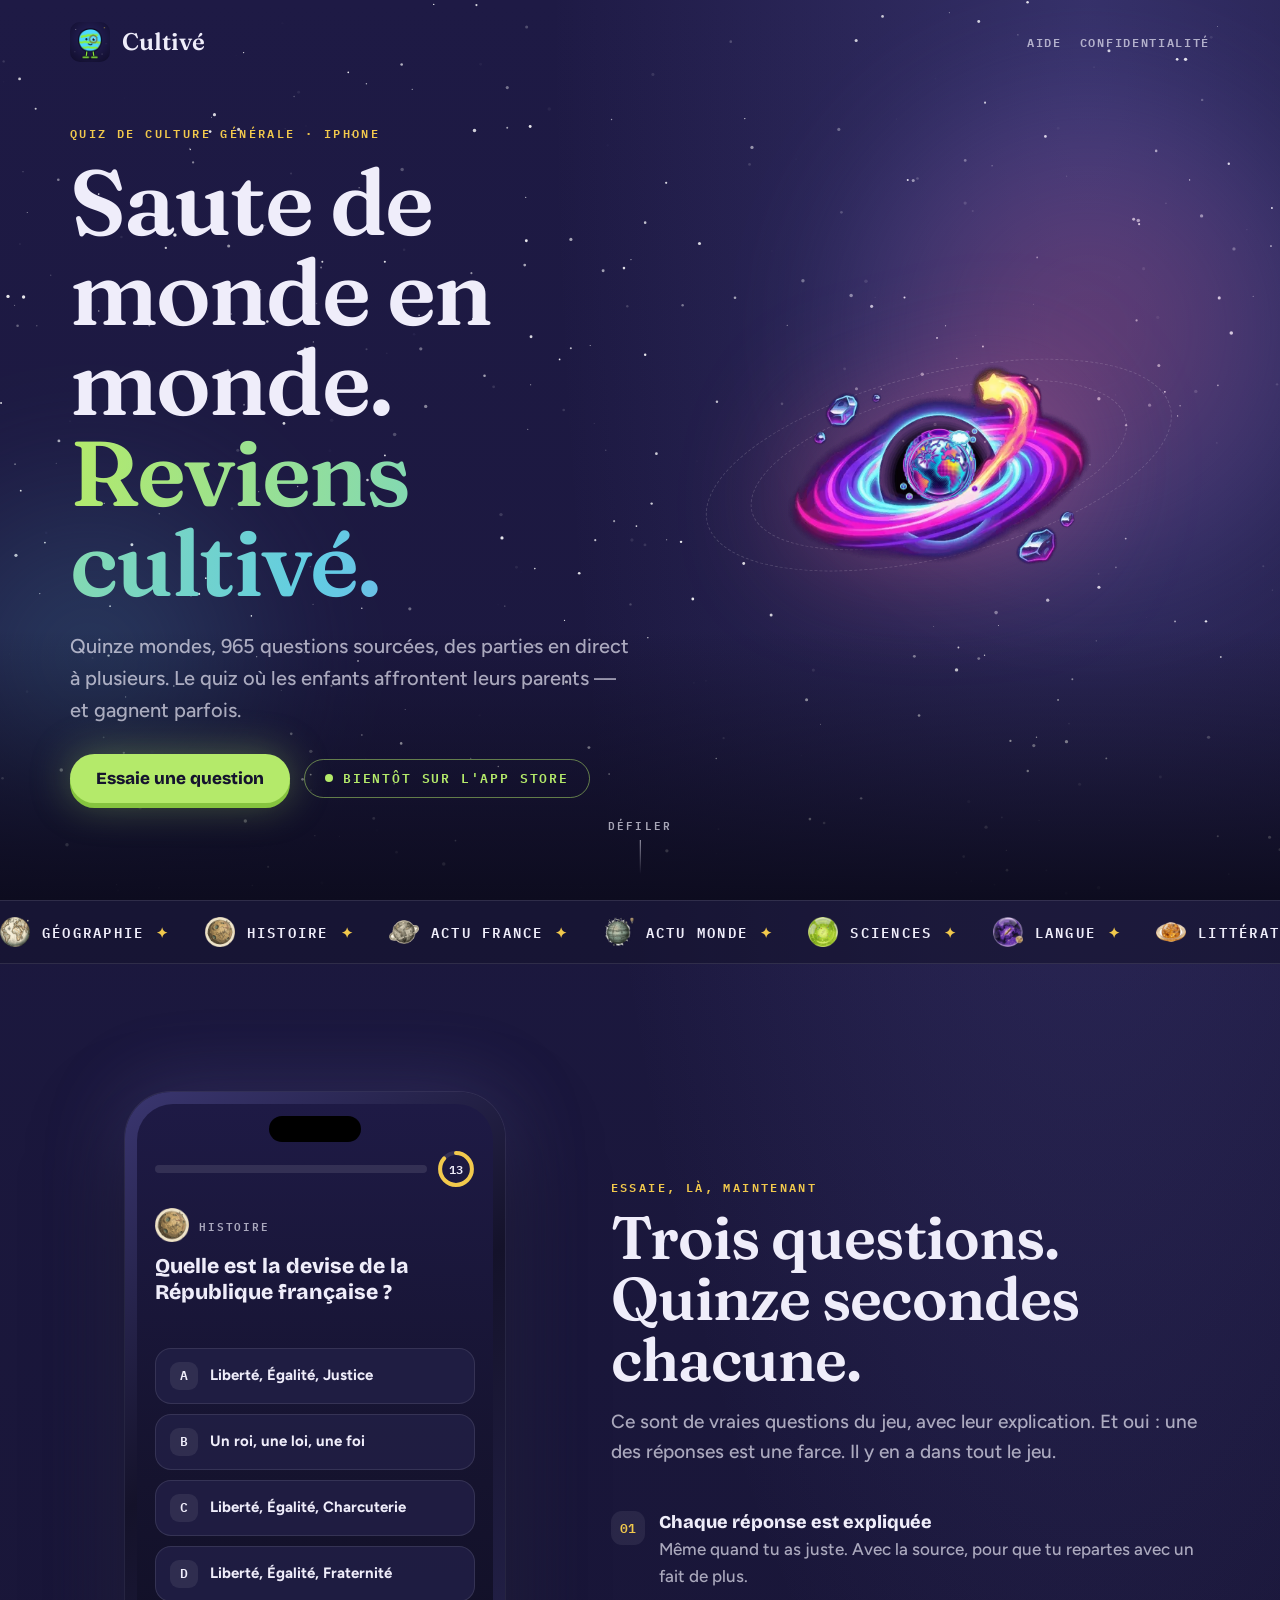
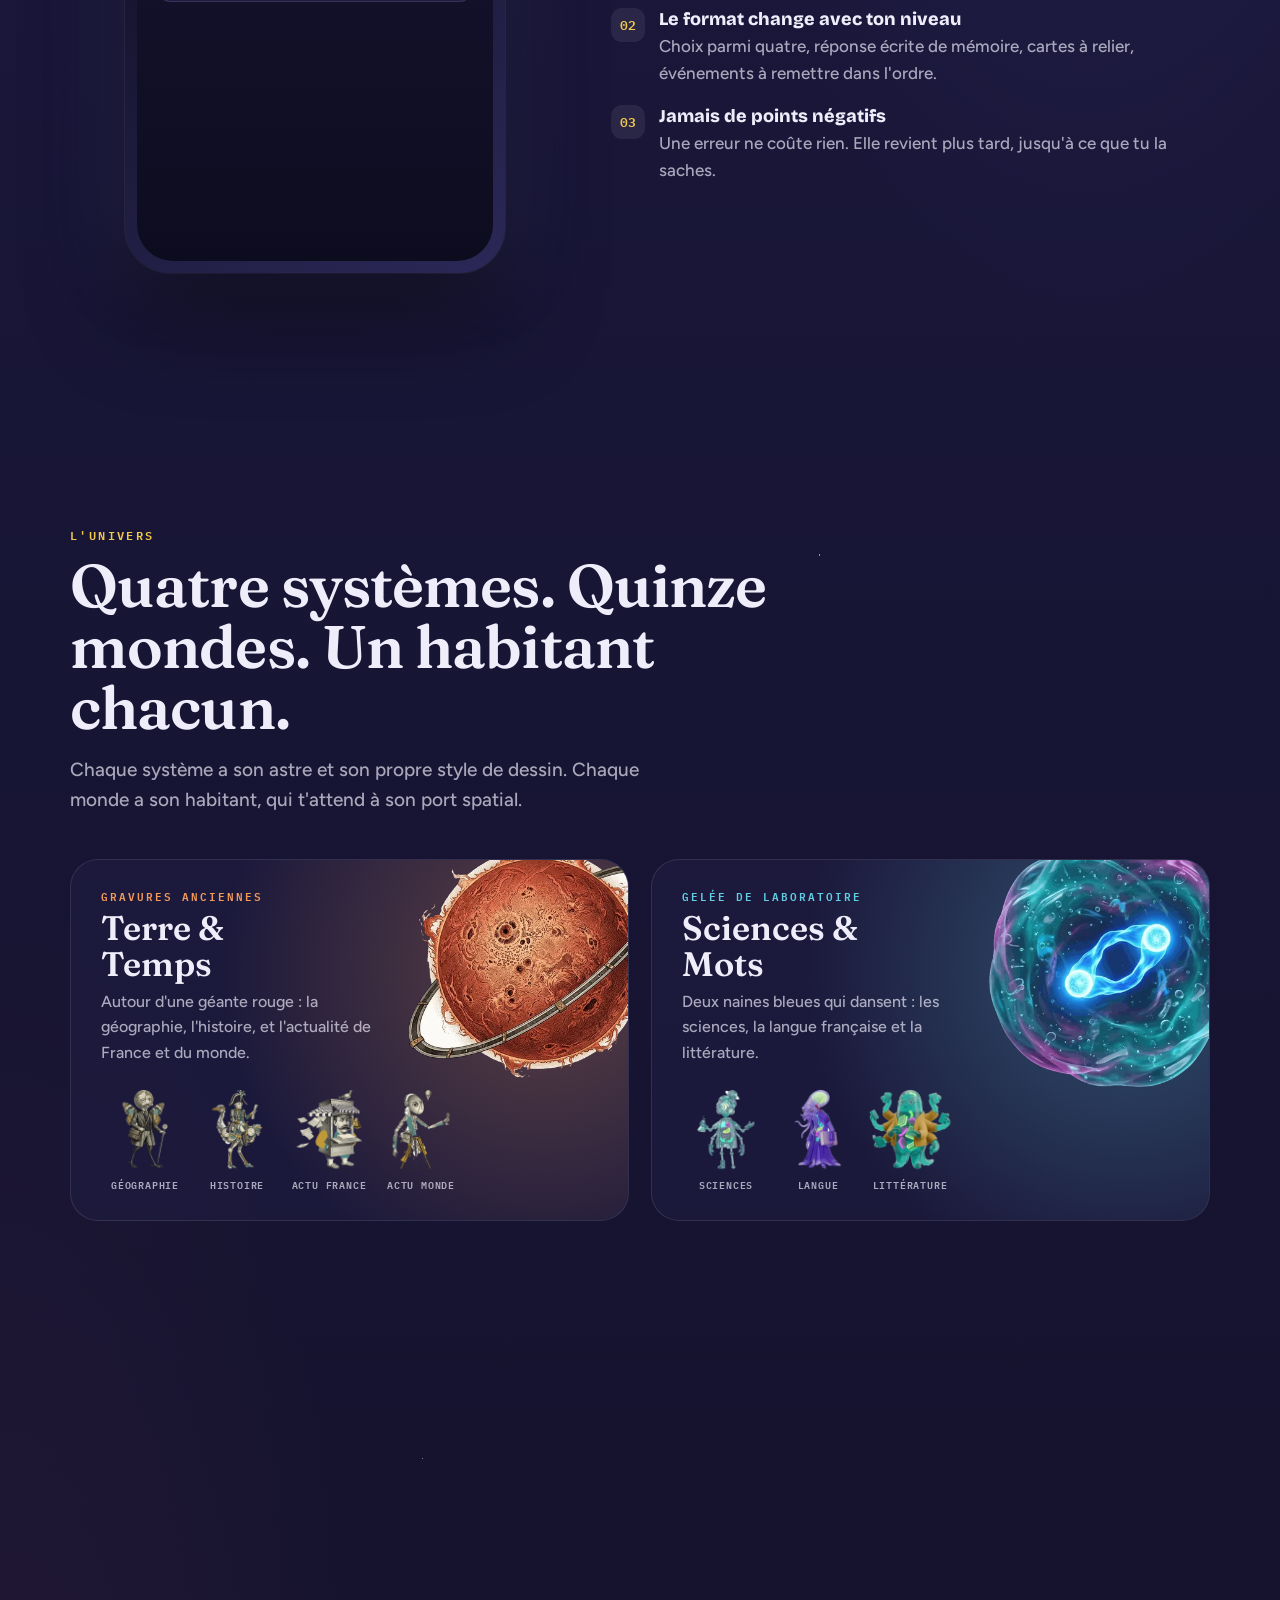
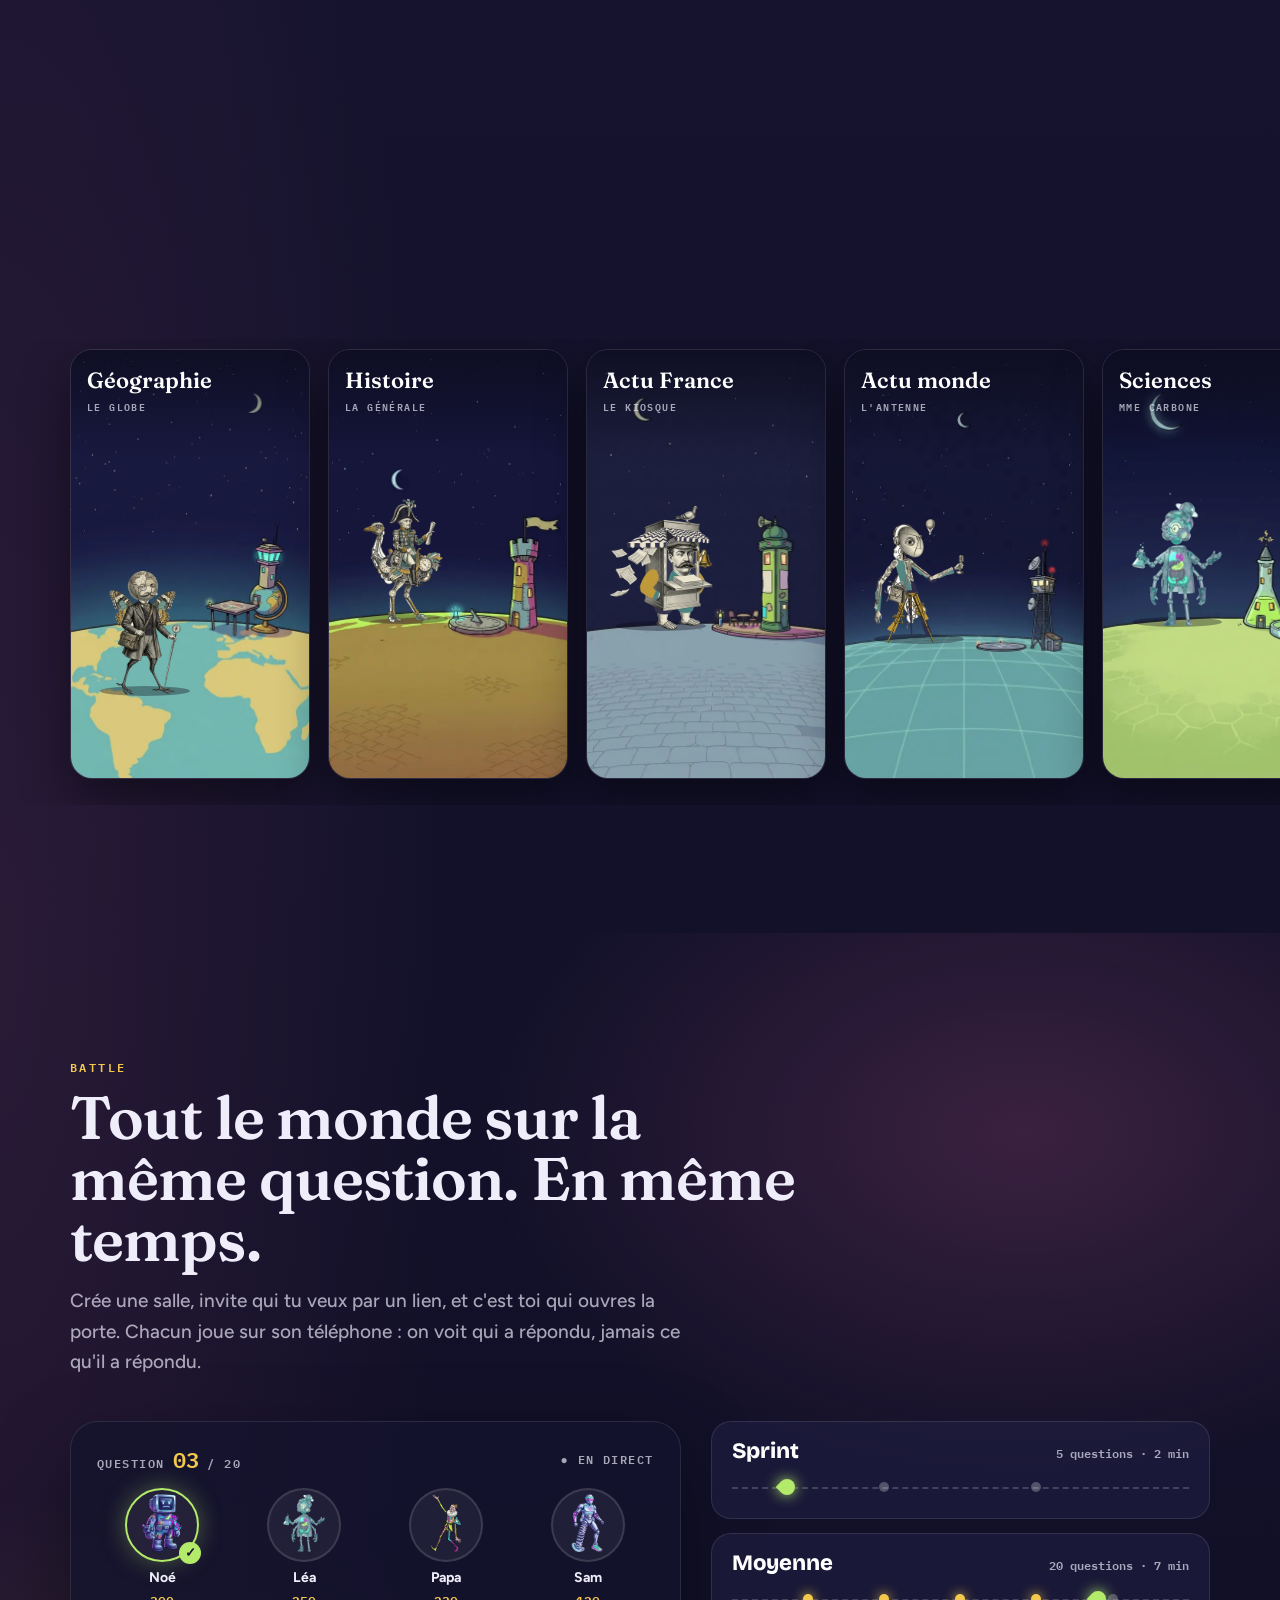
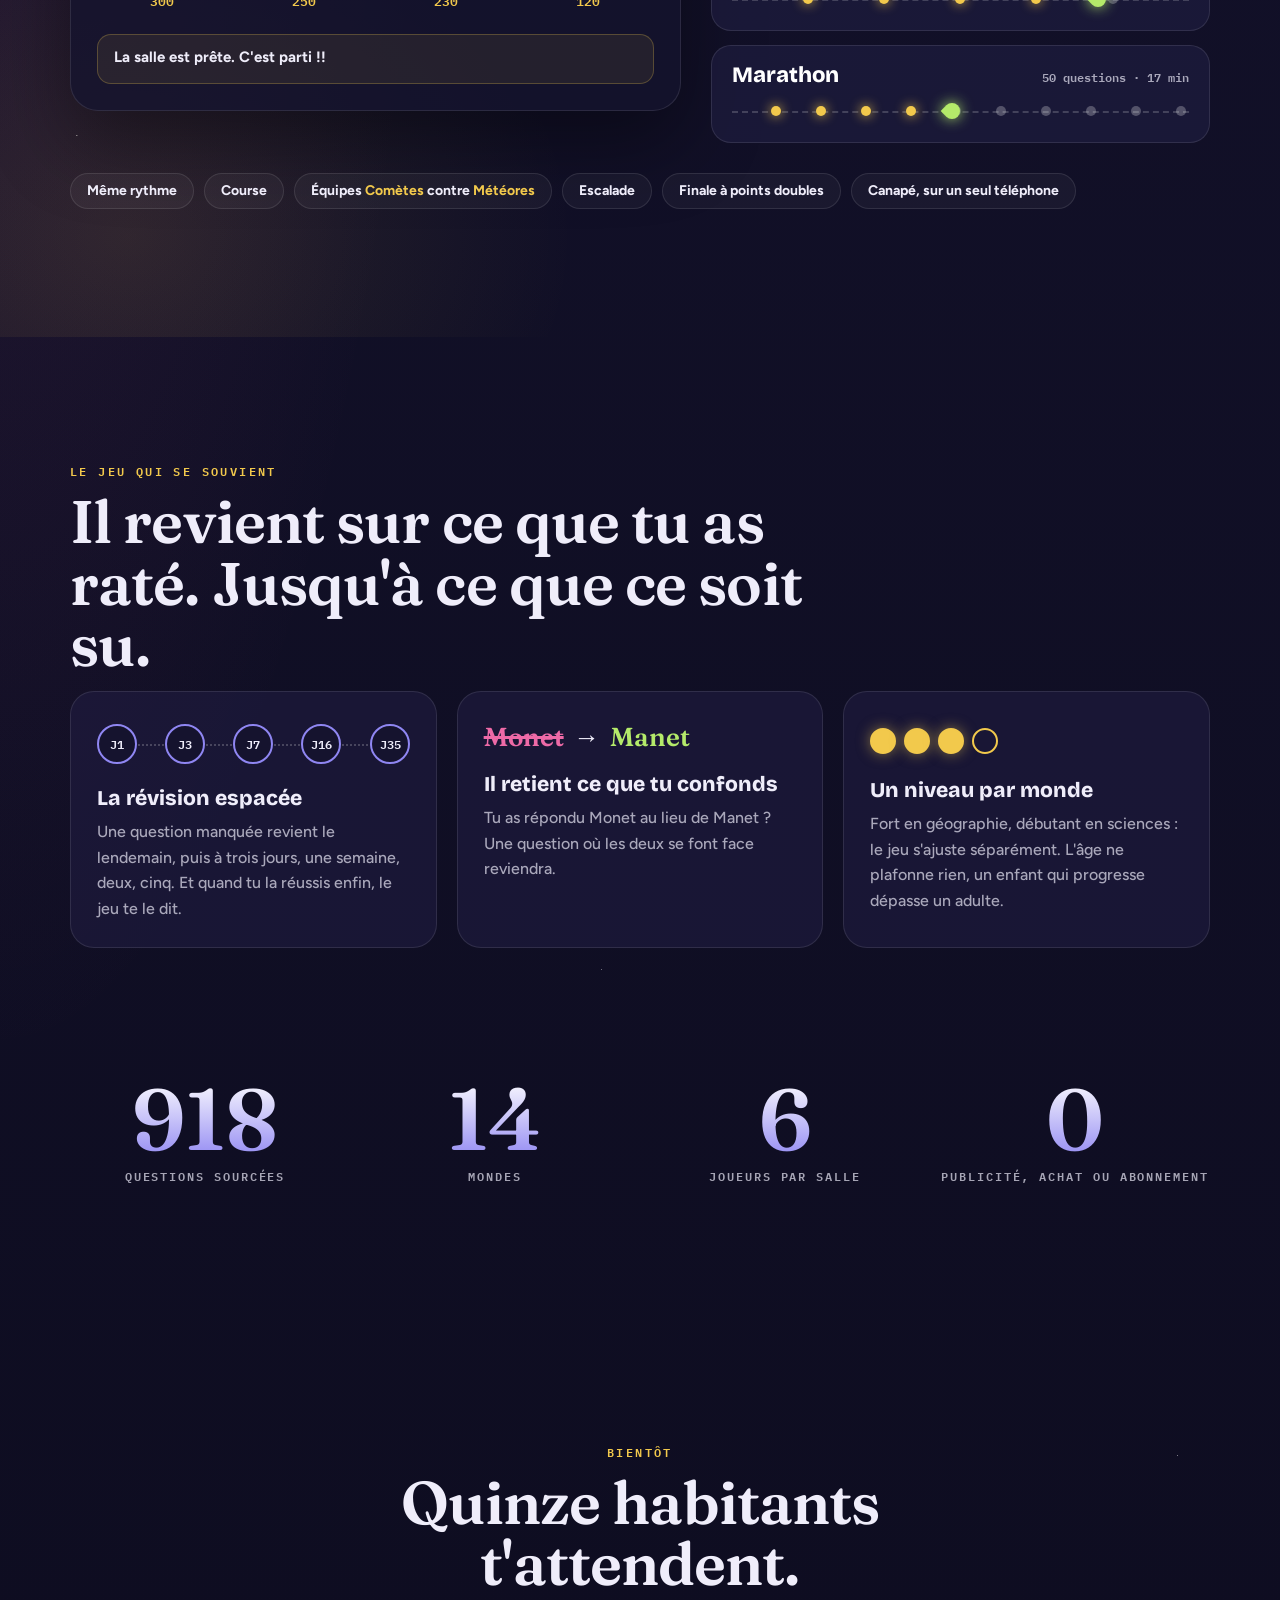
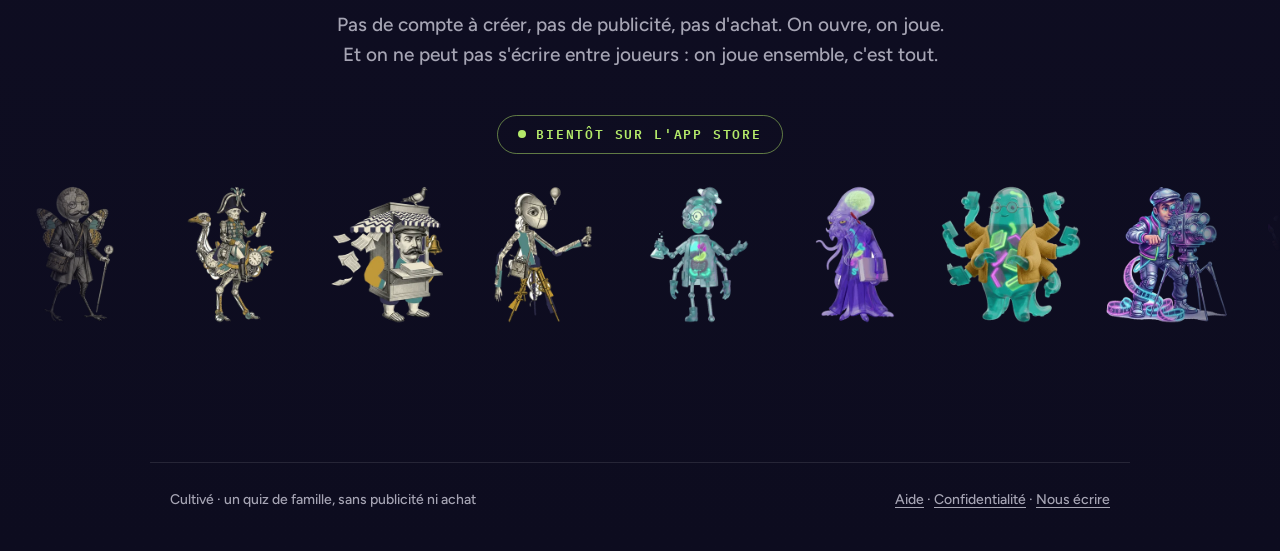
==== index.html @ e309ba04 "La vitrine : un ciel qui bouge, une question jouable, quinze ports" ====
<!doctype html>
<html lang="fr">
<head>
<meta charset="utf-8">
<meta name="viewport" content="width=device-width, initial-scale=1">
<title>Cultivé — le quiz de culture générale en famille</title>
<meta name="description" content="Un quiz de culture générale qui se joue à plusieurs générations. Sans publicité, sans achat.">
<meta name="theme-color" content="#15132E">
<link rel="icon" type="image/png" href="images/icone-64.png">
<link rel="apple-touch-icon" href="images/icone-180.png">
<link rel="stylesheet" href="style.css">
<link rel="stylesheet" href="accueil.css">
<script src="accueil.js" defer></script>
</head>
<body class="accueil">
<header class="cadre entete">
  <a class="marque" href="./"><img src="images/icone-180.png" alt=""><span>Cultivé</span></a>
  <nav class="nav"><a href="aide">Aide</a><a href="confidentialite">Confidentialité</a></nav>
</header>
<main class="cadre">

<section class="ouverture">
  <canvas id="ciel" aria-hidden="true"></canvas>
  <div class="nebuleuse a"></div><div class="nebuleuse b"></div>
  <div class="large">
    <div>
      <div class="surtitre">Quiz de culture générale · iPhone</div>
      <h1 class="titre-une">Saute de monde en monde. <em>Reviens cultivé.</em></h1>
      <p class="chapo">Quinze mondes, 965 questions sourcées, des parties en direct à plusieurs. Le quiz où les enfants affrontent leurs parents — et gagnent parfois.</p>
      <div class="actions">
        <a class="essayer" href="#jouer">Essaie une question</a>
        <span class="bientot">Bientôt sur l'App Store</span>
      </div>
    </div>
    <div class="orrery" aria-hidden="true">
      <div class="anneau" style="width:386.40000000000003px;height:147.20000000000002px"></div>
      <div class="anneau" style="width:478.40000000000003px;height:184px"></div>
      <div class="astre"><img src="images/astre-H.webp" alt=""></div>
      <div class="orbe" style="--rx:193.20000000000002px;--ry:73.60000000000001px;--t:13s;--d:0s;--s:78px"><div><img src="images/planete-culture-populaire.webp" alt=""></div></div><div class="orbe" style="--rx:239.20000000000002px;--ry:92px;--t:10.5s;--d:-6s;--s:64px"><div><img src="images/planete-cinema.webp" alt=""></div></div><div class="orbe" style="--rx:154.56px;--ry:58.88px;--t:8s;--d:-11s;--s:52px"><div><img src="images/planete-sport.webp" alt=""></div></div><div class="orbe" style="--rx:220.8px;--ry:84.64px;--t:17s;--d:-17s;--s:70px"><div><img src="images/planete-bande-dessinee.webp" alt=""></div></div>
    </div>
  </div>
  <div class="defiler">Défiler</div>
</section>

<div class="bandeau" aria-hidden="true"><div class="piste"><span><img src="images/planete-geographie-monde.webp" alt="">Géographie <b style="color:var(--jaune)">✦</b></span><span><img src="images/planete-histoire-france.webp" alt="">Histoire <b style="color:var(--jaune)">✦</b></span><span><img src="images/planete-histoire-immediate-france.webp" alt="">Actu France <b style="color:var(--jaune)">✦</b></span><span><img src="images/planete-histoire-immediate-monde.webp" alt="">Actu monde <b style="color:var(--jaune)">✦</b></span><span><img src="images/planete-sciences-vie-terre.webp" alt="">Sciences <b style="color:var(--jaune)">✦</b></span><span><img src="images/planete-langue-francaise.webp" alt="">Langue <b style="color:var(--jaune)">✦</b></span><span><img src="images/planete-litterature.webp" alt="">Littérature <b style="color:var(--jaune)">✦</b></span><span><img src="images/planete-cinema.webp" alt="">Cinéma <b style="color:var(--jaune)">✦</b></span><span><img src="images/planete-bande-dessinee.webp" alt="">BD <b style="color:var(--jaune)">✦</b></span><span><img src="images/planete-culture-populaire.webp" alt="">Jeux vidéo <b style="color:var(--jaune)">✦</b></span><span><img src="images/planete-sport.webp" alt="">Sport <b style="color:var(--jaune)">✦</b></span><span><img src="images/planete-arts-visuels.webp" alt="">Peinture <b style="color:var(--jaune)">✦</b></span><span><img src="images/planete-sculpture.webp" alt="">Sculpture <b style="color:var(--jaune)">✦</b></span><span><img src="images/planete-theatre.webp" alt="">Théâtre <b style="color:var(--jaune)">✦</b></span><span><img src="images/planete-musique.webp" alt="">Musique <b style="color:var(--jaune)">✦</b></span><span><img src="images/planete-geographie-monde.webp" alt="">Géographie <b style="color:var(--jaune)">✦</b></span><span><img src="images/planete-histoire-france.webp" alt="">Histoire <b style="color:var(--jaune)">✦</b></span><span><img src="images/planete-histoire-immediate-france.webp" alt="">Actu France <b style="color:var(--jaune)">✦</b></span><span><img src="images/planete-histoire-immediate-monde.webp" alt="">Actu monde <b style="color:var(--jaune)">✦</b></span><span><img src="images/planete-sciences-vie-terre.webp" alt="">Sciences <b style="color:var(--jaune)">✦</b></span><span><img src="images/planete-langue-francaise.webp" alt="">Langue <b style="color:var(--jaune)">✦</b></span><span><img src="images/planete-litterature.webp" alt="">Littérature <b style="color:var(--jaune)">✦</b></span><span><img src="images/planete-cinema.webp" alt="">Cinéma <b style="color:var(--jaune)">✦</b></span><span><img src="images/planete-bande-dessinee.webp" alt="">BD <b style="color:var(--jaune)">✦</b></span><span><img src="images/planete-culture-populaire.webp" alt="">Jeux vidéo <b style="color:var(--jaune)">✦</b></span><span><img src="images/planete-sport.webp" alt="">Sport <b style="color:var(--jaune)">✦</b></span><span><img src="images/planete-arts-visuels.webp" alt="">Peinture <b style="color:var(--jaune)">✦</b></span><span><img src="images/planete-sculpture.webp" alt="">Sculpture <b style="color:var(--jaune)">✦</b></span><span><img src="images/planete-theatre.webp" alt="">Théâtre <b style="color:var(--jaune)">✦</b></span><span><img src="images/planete-musique.webp" alt="">Musique <b style="color:var(--jaune)">✦</b></span></div></div>

<section class="bloc" id="jouer">
  <div class="large jouer">
    <div class="telephone apparait" id="demo">
      <div class="ecran">
        <div class="haut-jeu">
          <div class="progres"><i></i></div>
          <div class="chrono"><svg viewBox="0 0 38 38"><circle class="fond" cx="19" cy="19" r="15.9"/><circle class="reste" cx="19" cy="19" r="15.9" pathLength="100"/></svg><b>15</b></div>
        </div>
        <div class="serie" aria-live="polite"></div>
        <div class="monde-q"></div>
        <div class="enonce" aria-live="polite"></div>
        <div class="choix"></div>
        <div class="panneau" aria-live="polite">
          <div class="verdict"></div>
          <p class="reponse-dite"></p>
          <p class="explication"></p>
          <button class="suivante">Suivante</button>
        </div>
        <div class="fin-demo">
          <div class="surtitre">Ton score</div>
          <strong>0</strong>
          <p></p>
          <button class="suivante rejouer" style="padding:13px 26px">Rejouer</button>
        </div>
      </div>
    </div>
    <div class="apparait" style="--retard:.1s">
      <div class="surtitre">Essaie, là, maintenant</div>
      <h2>Trois questions. Quinze secondes chacune.</h2>
      <p class="intro">Ce sont de vraies questions du jeu, avec leur explication. Et oui : une des réponses est une farce. Il y en a dans tout le jeu.</p>
      <div class="argument">
        <div><b>01</b><p><strong>Chaque réponse est expliquée</strong>Même quand tu as juste. Avec la source, pour que tu repartes avec un fait de plus.</p></div>
        <div><b>02</b><p><strong>Le format change avec ton niveau</strong>Choix parmi quatre, réponse écrite de mémoire, cartes à relier, événements à remettre dans l'ordre.</p></div>
        <div><b>03</b><p><strong>Jamais de points négatifs</strong>Une erreur ne coûte rien. Elle revient plus tard, jusqu'à ce que tu la saches.</p></div>
      </div>
    </div>
  </div>
</section>

<section class="bloc">
  <div class="large">
    <div class="apparait">
      <div class="surtitre">L'univers</div>
      <h2>Quatre systèmes. Quinze mondes. Un habitant chacun.</h2>
      <p class="intro">Chaque système a son astre et son propre style de dessin. Chaque monde a son habitant, qui t'attend à son port spatial.</p>
    </div>
    <div class="systemes">
    <article class="sys apparait" style="--lueur:rgba(242,154,90,.55);--lueur-texte:#F29A5A;--tour:120s;--retard:0s">
      <img class="astre-sys" src="images/astre-G.webp" alt="">
      <div class="style-sys">Gravures anciennes</div>
      <h3>Terre & Temps</h3>
      <p>Autour d'une géante rouge : la géographie, l'histoire, et l'actualité de France et du monde.</p>
      <div class="mondes-sys"><div class="m"><img class="h" src="images/habitant-geographie-monde.webp" alt="le Globe" loading="lazy"><span>Géographie</span></div><div class="m"><img class="h" src="images/habitant-histoire-france.webp" alt="la Générale" loading="lazy"><span>Histoire</span></div><div class="m"><img class="h" src="images/habitant-histoire-immediate-france.webp" alt="le Kiosque" loading="lazy"><span>Actu France</span></div><div class="m"><img class="h" src="images/habitant-histoire-immediate-monde.webp" alt="l'Antenne" loading="lazy"><span>Actu monde</span></div></div>
    </article>
    <article class="sys apparait" style="--lueur:rgba(98,205,227,.55);--lueur-texte:#62CDE3;--tour:40s;--retard:0.08s">
      <img class="astre-sys" src="images/astre-I.webp" alt="">
      <div class="style-sys">Gelée de laboratoire</div>
      <h3>Sciences & Mots</h3>
      <p>Deux naines bleues qui dansent : les sciences, la langue française et la littérature.</p>
      <div class="mondes-sys"><div class="m"><img class="h" src="images/habitant-sciences-vie-terre.webp" alt="Mme Carbone" loading="lazy"><span>Sciences</span></div><div class="m"><img class="h" src="images/habitant-langue-francaise.webp" alt="le Grammairien" loading="lazy"><span>Langue</span></div><div class="m"><img class="h" src="images/habitant-litterature.webp" alt="Six-Mains" loading="lazy"><span>Littérature</span></div></div>
    </article>
    <article class="sys apparait" style="--lueur:rgba(238,106,167,.55);--lueur-texte:#EE6AA7;--tour:50s;--retard:0.16s">
      <img class="astre-sys" src="images/astre-H.webp" alt="">
      <div class="style-sys">Néon années 80</div>
      <h3>Pop</h3>
      <p>Un trou noir qui avale une étoile : le cinéma, la BD, les jeux vidéo et le sport.</p>
      <div class="mondes-sys"><div class="m"><img class="h" src="images/habitant-cinema.webp" alt="l'Opérateur" loading="lazy"><span>Cinéma</span></div><div class="m"><img class="h" src="images/habitant-bande-dessinee.webp" alt="Phylactère" loading="lazy"><span>BD</span></div><div class="m"><img class="h" src="images/habitant-culture-populaire.webp" alt="Pixel" loading="lazy"><span>Jeux vidéo</span></div><div class="m"><img class="h" src="images/habitant-sport.webp" alt="Ressort" loading="lazy"><span>Sport</span></div></div>
    </article>
    <article class="sys apparait" style="--lueur:rgba(242,201,76,.5);--lueur-texte:#F2C94C;--tour:90s;--retard:0.24s">
      <img class="astre-sys" src="images/astre-D.webp" alt="">
      <div class="style-sys">Dessin animé acide</div>
      <h3>Beaux-Arts</h3>
      <p>Un soleil qui coule comme de la peinture : la peinture, la sculpture, le théâtre et la musique.</p>
      <div class="mondes-sys"><div class="m"><img class="h" src="images/habitant-arts-visuels.webp" alt="Gribouille" loading="lazy"><span>Peinture</span></div><div class="m"><img class="h" src="images/habitant-sculpture.webp" alt="l'Inachevée" loading="lazy"><span>Sculpture</span></div><div class="m"><img class="h" src="images/habitant-theatre.webp" alt="le Tragédien" loading="lazy"><span>Théâtre</span></div><div class="m"><img class="h" src="images/habitant-musique.webp" alt="le Métronome" loading="lazy"><span>Musique</span></div></div>
    </article>
    </div>
  </div>
</section>

<section class="bloc" style="padding-top:0">
  <div class="large apparait">
    <div class="surtitre">Les ports spatiaux</div>
    <h2>Chaque monde a son port.</h2>
    <p class="intro">On y atterrit en vitesse lumière, on y lit son niveau, et on embarque pour l'expédition.</p>
  </div>
  <div class="ports">
    <figure class="port">
      <img class="fond-port" src="images/port-geographie-monde.webp" alt="" loading="lazy" draggable="false">
      <span class="ombre-h" style="top:79.7%"></span>
      <img class="h" src="images/habitant-geographie-monde.webp" alt="le Globe" loading="lazy" draggable="false" style="top:80.7%;animation-delay:-0.00s">
      <figcaption><strong>Géographie</strong><span>le Globe</span></figcaption>
    </figure>
    <figure class="port">
      <img class="fond-port" src="images/port-histoire-france.webp" alt="" loading="lazy" draggable="false">
      <span class="ombre-h" style="top:62.9%"></span>
      <img class="h" src="images/habitant-histoire-france.webp" alt="la Générale" loading="lazy" draggable="false" style="top:63.9%;animation-delay:-0.37s">
      <figcaption><strong>Histoire</strong><span>la Générale</span></figcaption>
    </figure>
    <figure class="port">
      <img class="fond-port" src="images/port-histoire-immediate-france.webp" alt="" loading="lazy" draggable="false">
      <span class="ombre-h" style="top:64.6%"></span>
      <img class="h" src="images/habitant-histoire-immediate-france.webp" alt="le Kiosque" loading="lazy" draggable="false" style="top:65.6%;animation-delay:-0.74s">
      <figcaption><strong>Actu France</strong><span>le Kiosque</span></figcaption>
    </figure>
    <figure class="port">
      <img class="fond-port" src="images/port-histoire-immediate-monde.webp" alt="" loading="lazy" draggable="false">
      <span class="ombre-h" style="top:67.6%"></span>
      <img class="h" src="images/habitant-histoire-immediate-monde.webp" alt="l'Antenne" loading="lazy" draggable="false" style="top:68.6%;animation-delay:-1.11s">
      <figcaption><strong>Actu monde</strong><span>l'Antenne</span></figcaption>
    </figure>
    <figure class="port">
      <img class="fond-port" src="images/port-sciences-vie-terre.webp" alt="" loading="lazy" draggable="false">
      <span class="ombre-h" style="top:63.6%"></span>
      <img class="h" src="images/habitant-sciences-vie-terre.webp" alt="Mme Carbone" loading="lazy" draggable="false" style="top:64.6%;animation-delay:-1.48s">
      <figcaption><strong>Sciences</strong><span>Mme Carbone</span></figcaption>
    </figure>
    <figure class="port">
      <img class="fond-port" src="images/port-langue-francaise.webp" alt="" loading="lazy" draggable="false">
      <span class="ombre-h" style="top:66.6%"></span>
      <img class="h" src="images/habitant-langue-francaise.webp" alt="le Grammairien" loading="lazy" draggable="false" style="top:67.6%;animation-delay:-1.85s">
      <figcaption><strong>Langue</strong><span>le Grammairien</span></figcaption>
    </figure>
    <figure class="port">
      <img class="fond-port" src="images/port-litterature.webp" alt="" loading="lazy" draggable="false">
      <span class="ombre-h" style="top:63.6%"></span>
      <img class="h" src="images/habitant-litterature.webp" alt="Six-Mains" loading="lazy" draggable="false" style="top:64.6%;animation-delay:-2.22s">
      <figcaption><strong>Littérature</strong><span>Six-Mains</span></figcaption>
    </figure>
    <figure class="port">
      <img class="fond-port" src="images/port-cinema.webp" alt="" loading="lazy" draggable="false">
      <span class="ombre-h" style="top:50.0%"></span>
      <img class="h" src="images/habitant-cinema.webp" alt="l'Opérateur" loading="lazy" draggable="false" style="top:51.0%;animation-delay:-2.59s">
      <figcaption><strong>Cinéma</strong><span>l'Opérateur</span></figcaption>
    </figure>
    <figure class="port">
      <img class="fond-port" src="images/port-bande-dessinee.webp" alt="" loading="lazy" draggable="false">
      <span class="ombre-h" style="top:67.8%"></span>
      <img class="h" src="images/habitant-bande-dessinee.webp" alt="Phylactère" loading="lazy" draggable="false" style="top:68.8%;animation-delay:-2.96s">
      <figcaption><strong>BD</strong><span>Phylactère</span></figcaption>
    </figure>
    <figure class="port">
      <img class="fond-port" src="images/port-culture-populaire.webp" alt="" loading="lazy" draggable="false">
      <span class="ombre-h" style="top:68.7%"></span>
      <img class="h" src="images/habitant-culture-populaire.webp" alt="Pixel" loading="lazy" draggable="false" style="top:69.7%;animation-delay:-3.33s">
      <figcaption><strong>Jeux vidéo</strong><span>Pixel</span></figcaption>
    </figure>
    <figure class="port">
      <img class="fond-port" src="images/port-sport.webp" alt="" loading="lazy" draggable="false">
      <span class="ombre-h" style="top:74.3%"></span>
      <img class="h" src="images/habitant-sport.webp" alt="Ressort" loading="lazy" draggable="false" style="top:75.3%;animation-delay:-0.10s">
      <figcaption><strong>Sport</strong><span>Ressort</span></figcaption>
    </figure>
    <figure class="port">
      <img class="fond-port" src="images/port-arts-visuels.webp" alt="" loading="lazy" draggable="false">
      <span class="ombre-h" style="top:81.0%"></span>
      <img class="h" src="images/habitant-arts-visuels.webp" alt="Gribouille" loading="lazy" draggable="false" style="top:82.0%;animation-delay:-0.47s">
      <figcaption><strong>Peinture</strong><span>Gribouille</span></figcaption>
    </figure>
    <figure class="port">
      <img class="fond-port" src="images/port-sculpture.webp" alt="" loading="lazy" draggable="false">
      <span class="ombre-h" style="top:67.4%"></span>
      <img class="h" src="images/habitant-sculpture.webp" alt="l'Inachevée" loading="lazy" draggable="false" style="top:68.4%;animation-delay:-0.84s">
      <figcaption><strong>Sculpture</strong><span>l'Inachevée</span></figcaption>
    </figure>
    <figure class="port">
      <img class="fond-port" src="images/port-theatre.webp" alt="" loading="lazy" draggable="false">
      <span class="ombre-h" style="top:83.3%"></span>
      <img class="h" src="images/habitant-theatre.webp" alt="le Tragédien" loading="lazy" draggable="false" style="top:84.3%;animation-delay:-1.21s">
      <figcaption><strong>Théâtre</strong><span>le Tragédien</span></figcaption>
    </figure>
    <figure class="port">
      <img class="fond-port" src="images/port-musique.webp" alt="" loading="lazy" draggable="false">
      <span class="ombre-h" style="top:70.0%"></span>
      <img class="h" src="images/habitant-musique.webp" alt="le Métronome" loading="lazy" draggable="false" style="top:71.0%;animation-delay:-1.58s">
      <figcaption><strong>Musique</strong><span>le Métronome</span></figcaption>
    </figure>
  </div>
</section>

<section class="bloc battle">
  <div class="large">
    <div class="apparait">
      <div class="surtitre">Battle</div>
      <h2>Tout le monde sur la même question. En même temps.</h2>
      <p class="intro">Crée une salle, invite qui tu veux par un lien, et c'est toi qui ouvres la porte. Chacun joue sur son téléphone : on voit qui a répondu, jamais ce qu'il a répondu.</p>
    </div>
    <div class="salle-demo">
      <div class="table-joueurs apparait" id="salle">
        <div class="q-en-cours"><span>Question <b>03</b> / 20</span><span>● En direct</span></div>
        <div class="joueurs">
          <div class="joueur"><div class="av"><img src="images/habitant-culture-populaire.webp" alt=""></div><span>Noé</span><small>300</small></div>
          <div class="joueur"><div class="av"><img src="images/habitant-sciences-vie-terre.webp" alt=""></div><span>Léa</span><small>250</small></div>
          <div class="joueur"><div class="av"><img src="images/habitant-theatre.webp" alt=""></div><span>Papa</span><small>230</small></div>
          <div class="joueur"><div class="av"><img src="images/habitant-sport.webp" alt=""></div><span>Sam</span><small>120</small></div>
        </div>
        <div class="annonce">La salle est prête. C'est parti !!</div>
      </div>
      <div class="formats apparait" style="--retard:.1s">
        <div class="format"><div class="tete"><strong>Sprint</strong><small>5 questions · 2 min</small></div><div class="route" data-escales="2" data-duree="2200"></div></div>
        <div class="format"><div class="tete"><strong>Moyenne</strong><small>20 questions · 7 min</small></div><div class="route" data-escales="5" data-duree="4200"></div></div>
        <div class="format"><div class="tete"><strong>Marathon</strong><small>50 questions · 17 min</small></div><div class="route" data-escales="11" data-duree="7000" data-fin="non"></div></div>
      </div>
    </div>
    <div class="modes apparait">
      <span>Même rythme</span><span>Course</span><span>Équipes <b>Comètes</b> contre <b>Météores</b></span><span>Escalade</span><span>Finale à points doubles</span><span>Canapé, sur un seul téléphone</span>
    </div>
  </div>
</section>

<section class="bloc">
  <div class="large">
    <div class="apparait">
      <div class="surtitre">Le jeu qui se souvient</div>
      <h2>Il revient sur ce que tu as raté. Jusqu'à ce que ce soit su.</h2>
    </div>
    <div class="memoire">
      <div class="carte-m">
        <div class="frise-rev"><span style="--i:0">J1</span><span style="--i:1">J3</span><span style="--i:2">J7</span><span style="--i:3">J16</span><span style="--i:4">J35</span></div>
        <h3>La révision espacée</h3><p>Une question manquée revient le lendemain, puis à trois jours, une semaine, deux, cinq. Et quand tu la réussis enfin, le jeu te le dit.</p>
      </div>
      <div class="carte-m">
        <div class="confusion"><s>Monet</s> → <em>Manet</em></div>
        <h3>Il retient ce que tu confonds</h3><p>Tu as répondu Monet au lieu de Manet ? Une question où les deux se font face reviendra.</p>
      </div>
      <div class="carte-m">
        <div class="pastilles"><i class="on"></i><i class="on"></i><i class="on"></i><i></i></div>
        <h3>Un niveau par monde</h3><p>Fort en géographie, débutant en sciences : le jeu s'ajuste séparément. L'âge ne plafonne rien, un enfant qui progresse dépasse un adulte.</p>
      </div>
    </div>
  </div>
</section>

<section class="bloc" style="padding-top:0">
  <div class="large chiffres apparait">
    <div><strong data-valeur="965">965</strong><span>questions sourcées</span></div>
    <div><strong data-valeur="15">15</strong><span>mondes</span></div>
    <div><strong data-valeur="6">6</strong><span>joueurs par salle</span></div>
    <div><strong data-valeur="0">0</strong><span>publicité, achat ou abonnement</span></div>
  </div>
</section>

<section class="bloc final">
  <div class="large apparait">
    <div class="surtitre">Bientôt</div>
    <h2>Quinze habitants t'attendent.</h2>
    <p class="intro">Pas de compte à créer, pas de publicité, pas d'achat. On ouvre, on joue. Et on ne peut pas s'écrire entre joueurs : on joue ensemble, c'est tout.</p>
    <span class="bientot">Bientôt sur l'App Store</span>
  </div>
  <div class="parade" aria-hidden="true"><div class="piste"><img src="images/habitant-geographie-monde.webp" alt="" loading="lazy" style="--i:0"><img src="images/habitant-histoire-france.webp" alt="" loading="lazy" style="--i:1"><img src="images/habitant-histoire-immediate-france.webp" alt="" loading="lazy" style="--i:2"><img src="images/habitant-histoire-immediate-monde.webp" alt="" loading="lazy" style="--i:3"><img src="images/habitant-sciences-vie-terre.webp" alt="" loading="lazy" style="--i:4"><img src="images/habitant-langue-francaise.webp" alt="" loading="lazy" style="--i:5"><img src="images/habitant-litterature.webp" alt="" loading="lazy" style="--i:6"><img src="images/habitant-cinema.webp" alt="" loading="lazy" style="--i:7"><img src="images/habitant-bande-dessinee.webp" alt="" loading="lazy" style="--i:8"><img src="images/habitant-culture-populaire.webp" alt="" loading="lazy" style="--i:9"><img src="images/habitant-sport.webp" alt="" loading="lazy" style="--i:10"><img src="images/habitant-arts-visuels.webp" alt="" loading="lazy" style="--i:11"><img src="images/habitant-sculpture.webp" alt="" loading="lazy" style="--i:12"><img src="images/habitant-theatre.webp" alt="" loading="lazy" style="--i:13"><img src="images/habitant-musique.webp" alt="" loading="lazy" style="--i:14"><img src="images/habitant-geographie-monde.webp" alt="" loading="lazy" style="--i:15"><img src="images/habitant-histoire-france.webp" alt="" loading="lazy" style="--i:16"><img src="images/habitant-histoire-immediate-france.webp" alt="" loading="lazy" style="--i:17"><img src="images/habitant-histoire-immediate-monde.webp" alt="" loading="lazy" style="--i:18"><img src="images/habitant-sciences-vie-terre.webp" alt="" loading="lazy" style="--i:19"><img src="images/habitant-langue-francaise.webp" alt="" loading="lazy" style="--i:20"><img src="images/habitant-litterature.webp" alt="" loading="lazy" style="--i:21"><img src="images/habitant-cinema.webp" alt="" loading="lazy" style="--i:22"><img src="images/habitant-bande-dessinee.webp" alt="" loading="lazy" style="--i:23"><img src="images/habitant-culture-populaire.webp" alt="" loading="lazy" style="--i:24"><img src="images/habitant-sport.webp" alt="" loading="lazy" style="--i:25"><img src="images/habitant-arts-visuels.webp" alt="" loading="lazy" style="--i:26"><img src="images/habitant-sculpture.webp" alt="" loading="lazy" style="--i:27"><img src="images/habitant-theatre.webp" alt="" loading="lazy" style="--i:28"><img src="images/habitant-musique.webp" alt="" loading="lazy" style="--i:29"></div></div>
</section>

</main>
<footer class="pied">
  <span>Cultivé · un quiz de famille, sans publicité ni achat</span>
  <span><a href="aide">Aide</a> · <a href="confidentialite">Confidentialité</a> · <a href="mailto:enjolras.amisabc@gmail.com">Nous écrire</a></span>
</footer>
</body>
</html>
---- style.css ----
/* Le site de Cultivé — dans le style « Planétarium » de l'application.
   Une seule ambiance, la nuit : comme les scènes du jeu, le site est un ciel. */

@font-face { font-family: "Bricolage"; src: url("polices/BricolageGrotesque_800ExtraBold.ttf") format("truetype"); font-weight: 800; font-display: swap; }
@font-face { font-family: "Figtree"; src: url("polices/Figtree_500Medium.ttf") format("truetype"); font-weight: 500; font-display: swap; }
@font-face { font-family: "Figtree"; src: url("polices/Figtree_700Bold.ttf") format("truetype"); font-weight: 700; font-display: swap; }
@font-face { font-family: "Fraunces"; src: url("polices/Fraunces_600SemiBold.ttf") format("truetype"); font-weight: 600; font-display: swap; }
@font-face { font-family: "Plex Mono"; src: url("polices/IBMPlexMono_600SemiBold.ttf") format("truetype"); font-weight: 600; font-display: swap; }

:root {
  --fond-haut: #1E1A45;
  --fond: #15132E;
  --fond-bas: #0D0C1F;
  --carte: #211E44;
  --texte: #EFEDFA;
  --texte-doux: rgba(239, 237, 250, 0.68);
  --ligne: rgba(255, 255, 255, 0.10);
  --jaune: #F2C94C;
  --portail: #B4EA6A;
  --rose: #EE6AA7;
  --cyan: #62CDE3;
  --violet: #8F86F2;
  --encre: #15132E;
  color-scheme: dark;
}

* { box-sizing: border-box; }
html { -webkit-text-size-adjust: 100%; }

body {
  margin: 0;
  min-height: 100vh;
  color: var(--texte);
  font: 500 17px/1.6 "Figtree", system-ui, sans-serif;
  background-color: var(--fond-bas);
  background-image:
    radial-gradient(1px 1px at 12% 18%, rgba(255,255,255,.7) 50%, transparent 51%),
    radial-gradient(1px 1px at 78% 9%, rgba(255,255,255,.55) 50%, transparent 51%),
    radial-gradient(1.5px 1.5px at 64% 31%, rgba(255,255,255,.6) 50%, transparent 51%),
    radial-gradient(1px 1px at 33% 44%, rgba(255,255,255,.45) 50%, transparent 51%),
    radial-gradient(1px 1px at 88% 52%, rgba(255,255,255,.5) 50%, transparent 51%),
    radial-gradient(1.5px 1.5px at 6% 71%, rgba(255,255,255,.5) 50%, transparent 51%),
    radial-gradient(1px 1px at 47% 83%, rgba(255,255,255,.4) 50%, transparent 51%),
    radial-gradient(1px 1px at 92% 90%, rgba(255,255,255,.45) 50%, transparent 51%),
    radial-gradient(60% 40% at 85% 0%, rgba(143,134,242,.20), transparent 70%),
    radial-gradient(50% 35% at 0% 60%, rgba(238,106,167,.10), transparent 70%),
    linear-gradient(180deg, var(--fond-haut) 0%, var(--fond) 45%, var(--fond-bas) 100%);
  background-attachment: fixed;
}

a { color: var(--portail); text-underline-offset: 3px; }
a:hover { color: #E4F7C7; }
strong { color: #fff; font-weight: 700; }
em { font-style: italic; }

.cadre { width: 100%; max-width: 980px; margin: 0 auto; padding: 0 20px; }

/* L'en-tête : l'icône, le nom, deux liens. */
.entete { display: flex; align-items: center; justify-content: space-between; gap: 16px; padding-top: 22px; padding-bottom: 22px; }
.marque { display: flex; align-items: center; gap: 12px; text-decoration: none; color: var(--texte); }
.marque img { width: 40px; height: 40px; border-radius: 10px; }
.marque span { font: 600 24px/1 "Fraunces", Georgia, serif; }
.nav { display: flex; gap: 18px; flex-wrap: wrap; justify-content: flex-end; }
.nav a { font: 600 12px/1 "Plex Mono", ui-monospace, monospace; letter-spacing: .14em; text-transform: uppercase; color: var(--texte-doux); text-decoration: none; }
.nav a:hover, .nav a[aria-current="page"] { color: var(--texte); }

/* L'accueil. */
.une { display: grid; grid-template-columns: 1.1fr .9fr; gap: 40px; align-items: center; padding: 40px 0 56px; }
.etiquette { font: 600 12px/1 "Plex Mono", ui-monospace, monospace; letter-spacing: .16em; text-transform: uppercase; color: var(--jaune); }
h1 { font: 600 clamp(36px, 6vw, 58px)/1.06 "Fraunces", Georgia, serif; margin: 16px 0 18px; letter-spacing: -.01em; }
.chapo { font-size: 19px; color: var(--texte-doux); max-width: 34ch; margin: 0 0 28px; }
/* Une annonce, pas un bouton : rien à toucher tant que la fiche n'existe pas. */
.bientot { display: inline-flex; align-items: center; gap: 10px; padding: 12px 20px; border-radius: 999px; border: 1px solid rgba(180,234,106,.5); color: var(--portail); font: 600 13px/1 "Plex Mono", ui-monospace, monospace; letter-spacing: .14em; text-transform: uppercase; }
.bientot::before { content: ""; width: 8px; height: 8px; border-radius: 50%; background: var(--portail); animation: clignote 1.6s ease-in-out infinite; }
@keyframes clignote { 50% { opacity: .25; } }

/* Le petit système : une planète, son habitant devant. */
.systeme { position: relative; aspect-ratio: 1; max-width: 420px; justify-self: center; width: 100%; }
.systeme .orbite { position: absolute; inset: 6%; border: 1px dashed rgba(255,255,255,.14); border-radius: 50%; transform: rotate(-18deg) scaleY(.56); }
.systeme .planete { position: absolute; width: 58%; left: 21%; top: 12%; animation: flotte 9s ease-in-out infinite; filter: drop-shadow(0 0 40px rgba(98,205,227,.25)); }
.systeme .habitant { position: absolute; width: 50%; right: -4%; bottom: -2%; animation: respire 3.4s ease-in-out infinite; transform-origin: 50% 92%; }
@keyframes flotte { 50% { transform: translateY(-10px) rotate(3deg); } }
@keyframes respire { 50% { transform: scaleY(1.02) rotate(-1deg); } }

.section { padding: 28px 0 48px; border-top: 1px solid var(--ligne); }
h2 { font: 800 clamp(24px, 3.4vw, 30px)/1.15 "Bricolage", system-ui, sans-serif; margin: 0 0 22px; }
.trois { display: grid; grid-template-columns: repeat(3, 1fr); gap: 18px; }
.carte { background: rgba(33,30,68,.72); border: 1px solid var(--ligne); border-radius: 18px; padding: 22px; }
.carte h3 { font: 800 19px/1.2 "Bricolage", system-ui, sans-serif; margin: 10px 0 8px; }
.carte p { margin: 0; color: var(--texte-doux); font-size: 16px; }
.pastille { display: inline-block; width: 12px; height: 12px; border-radius: 50%; }

.mondes { display: grid; grid-template-columns: repeat(4, 1fr); gap: 14px; }
.monde { text-align: center; }
.monde img { width: 100%; max-width: 150px; aspect-ratio: 1; object-fit: contain; }
.monde span { display: block; font: 600 11px/1.3 "Plex Mono", ui-monospace, monospace; letter-spacing: .12em; text-transform: uppercase; color: var(--texte-doux); margin-top: 6px; }

.promesses { list-style: none; padding: 0; margin: 0; display: grid; grid-template-columns: repeat(2, 1fr); gap: 12px 28px; }
.promesses li { display: flex; gap: 12px; align-items: baseline; }
.promesses li::before { content: ""; flex: none; width: 10px; height: 10px; border-radius: 50%; background: var(--portail); transform: translateY(1px); }

/* Les pages de texte : confidentialité, aide. */
.texte { max-width: 720px; padding: 24px 0 56px; }
.texte h1 { font-size: clamp(32px, 5vw, 44px); margin-top: 8px; }
.texte h2 { margin-top: 44px; font-size: 24px; }
.texte h3 { font: 800 19px/1.3 "Bricolage", system-ui, sans-serif; margin: 30px 0 8px; }
.texte p, .texte li { color: rgba(239,237,250,.86); }
.texte ul { padding-left: 22px; }
.texte li { margin: 6px 0; }
.texte hr { display: none; }
.texte blockquote { margin: 22px 0; padding: 14px 18px; border-left: 3px solid var(--jaune); background: rgba(242,201,76,.07); border-radius: 0 12px 12px 0; }
.texte code { font: 600 .9em "Plex Mono", ui-monospace, monospace; }

.pied { border-top: 1px solid var(--ligne); padding: 26px 20px 40px; color: var(--texte-doux); font-size: 14px; display: flex; flex-wrap: wrap; gap: 10px 22px; justify-content: space-between; max-width: 980px; margin: 0 auto; }
.pied a { color: var(--texte-doux); }

@media (max-width: 760px) {
  body { font-size: 16px; }
  .une { grid-template-columns: 1fr; gap: 18px; padding-top: 12px; }
  .systeme { max-width: 300px; order: -1; }
  .trois { grid-template-columns: 1fr; }
  .mondes { grid-template-columns: repeat(2, 1fr); }
  .promesses { grid-template-columns: 1fr; }
  .nav { gap: 14px; }
  .marque span { font-size: 21px; }
}

@media (prefers-reduced-motion: reduce) {
  *, *::before { animation: none !important; }
}
---- accueil.css ----
/* L'ACCUEIL DU SITE — la vitrine du jeu.
   Julien, le 13/10/2026 : « il est tout vide et tout plat, fais quelque chose
   qui pète à mort et qui fait de mon jeu un truc qui pèse dans le game ».
   Tout ce qui bouge passe par transform et opacity : fluide sur un téléphone.
   Tout s'arrête pour qui a demandé moins d'animations à son appareil. */

body.accueil { background-attachment: scroll; overflow-x: hidden; }
.accueil main.cadre { max-width: none; padding: 0; }
.accueil .entete { position: absolute; top: 0; left: 0; right: 0; z-index: 20; max-width: 1180px; }
.large { max-width: 1180px; margin: 0 auto; padding: 0 20px; }

/* ——— 1. L'ouverture ——— */
.ouverture { position: relative; min-height: 100vh; min-height: 100svh; display: flex; align-items: center; overflow: hidden; isolation: isolate; }
#ciel { position: absolute; inset: 0; width: 100%; height: 100%; z-index: -2; }
.ouverture::after { content: ""; position: absolute; inset: auto 0 0 0; height: 30%; background: linear-gradient(transparent, var(--fond-bas)); z-index: -1; pointer-events: none; }
.nebuleuse { position: absolute; border-radius: 50%; filter: blur(60px); opacity: .55; z-index: -1; pointer-events: none; }
.nebuleuse.a { width: 46vw; height: 46vw; right: -8vw; top: 4vh; background: radial-gradient(circle, rgba(238,106,167,.55), rgba(143,134,242,.25) 55%, transparent 70%); animation: derive 22s ease-in-out infinite alternate; }
.nebuleuse.b { width: 38vw; height: 38vw; left: -12vw; bottom: 0; background: radial-gradient(circle, rgba(98,205,227,.40), transparent 70%); animation: derive 28s ease-in-out infinite alternate-reverse; }
@keyframes derive { to { transform: translate(4vw, -3vh) scale(1.08); } }

.ouverture .large { width: 100%; display: grid; grid-template-columns: 1.05fr 1fr; gap: 30px; align-items: center; padding-top: 110px; padding-bottom: 80px; }
.titre-une { font: 600 clamp(44px, 7.4vw, 92px)/.98 "Fraunces", Georgia, serif; letter-spacing: -.02em; margin: 18px 0 22px; }
.titre-une em { font-style: normal; background: linear-gradient(100deg, var(--portail), var(--cyan) 45%, var(--violet) 75%, var(--rose)); -webkit-background-clip: text; background-clip: text; color: transparent; background-size: 200% 100%; animation: irise 8s ease-in-out infinite alternate; }
@keyframes irise { to { background-position: 100% 0; } }
.ouverture .chapo { font-size: clamp(17px, 1.6vw, 20px); max-width: 44ch; }
.actions { display: flex; flex-wrap: wrap; gap: 14px; align-items: center; }
.essayer { display: inline-flex; align-items: center; gap: 10px; padding: 16px 26px; border-radius: 999px; background: var(--portail); color: var(--encre); font: 800 17px/1 "Bricolage", system-ui, sans-serif; text-decoration: none; box-shadow: 0 5px 0 #86C43F, 0 0 40px rgba(180,234,106,.35); transition: transform .15s; }
.essayer:hover { color: var(--encre); transform: translateY(-2px); }
.essayer:active { transform: translateY(3px); box-shadow: 0 2px 0 #86C43F; }
.defiler { position: absolute; bottom: 26px; left: 50%; transform: translateX(-50%); font: 600 11px/1 "Plex Mono", monospace; letter-spacing: .2em; color: var(--texte-doux); text-transform: uppercase; display: flex; flex-direction: column; align-items: center; gap: 10px; }
.defiler::after { content: ""; width: 1px; height: 34px; background: linear-gradient(var(--texte-doux), transparent); animation: goutte 1.8s ease-in-out infinite; transform-origin: top; }
@keyframes goutte { 0% { transform: scaleY(0); } 60% { transform: scaleY(1); } 100% { transform: scaleY(1); opacity: 0; } }

/* Le système de l'ouverture : un astre, des planètes en orbite elliptique.
   L'ellipse vient de deux balancements décalés d'un quart de tour. */
.orrery { position: relative; aspect-ratio: 1; width: min(560px, 100%); justify-self: center; transition: transform .4s cubic-bezier(.2,.7,.2,1); }
.orrery .astre { position: absolute; inset: 22%; animation: tourne 60s linear infinite; filter: drop-shadow(0 0 60px rgba(238,106,167,.45)); }
.orrery .astre img { width: 100%; height: 100%; }
@keyframes tourne { to { transform: rotate(360deg); } }
.orrery .anneau { position: absolute; left: 50%; top: 50%; border: 1px dashed rgba(255,255,255,.16); border-radius: 50%; transform: translate(-50%, -50%) rotate(-14deg); }
.orbe { position: absolute; left: 50%; top: 50%; width: 0; height: 0; animation: va-x var(--t) ease-in-out infinite alternate; animation-delay: var(--d); }
.orbe > div { animation: va-y var(--t) ease-in-out infinite alternate, profondeur calc(var(--t) * 2) linear infinite; animation-delay: calc(var(--d) - var(--t) / 2), calc(var(--d) * 2 - var(--t) / 2); }
.orbe img { display: block; width: var(--s); height: var(--s); margin: calc(var(--s) / -2) 0 0 calc(var(--s) / -2); animation: tourne 30s linear infinite; }
@keyframes va-x { from { transform: translateX(calc(var(--rx) * -1)); } to { transform: translateX(var(--rx)); } }
@keyframes va-y { from { transform: translateY(calc(var(--ry) * -1)) rotate(-14deg); } to { transform: translateY(var(--ry)) rotate(-14deg); } }
@keyframes profondeur { 0%, 100% { scale: .78; z-index: 0; filter: brightness(.7); } 50% { scale: 1.1; z-index: 3; filter: brightness(1.05); } }
.orrery .astre { z-index: 1; }
.orbe { z-index: 2; }

/* ——— 2. Le bandeau ——— */
.bandeau { border-block: 1px solid var(--ligne); background: rgba(21,19,46,.6); overflow: hidden; padding: 16px 0; }
.bandeau .piste { display: flex; gap: 34px; width: max-content; animation: defile 48s linear infinite; }
.bandeau:hover .piste { animation-play-state: paused; }
.bandeau span { display: inline-flex; align-items: center; gap: 12px; font: 600 14px/1 "Plex Mono", monospace; letter-spacing: .16em; text-transform: uppercase; color: var(--texte); white-space: nowrap; }
.bandeau img { width: 30px; height: 30px; }
@keyframes defile { to { transform: translateX(-50%); } }

/* ——— Les sections ——— */
.bloc { padding: clamp(70px, 10vw, 130px) 0; position: relative; }
.surtitre { font: 600 12px/1 "Plex Mono", monospace; letter-spacing: .2em; text-transform: uppercase; color: var(--jaune); }
.bloc h2 { font: 600 clamp(34px, 5vw, 60px)/1.02 "Fraunces", Georgia, serif; letter-spacing: -.015em; margin: 14px 0 16px; max-width: 18ch; }
.bloc .intro { color: var(--texte-doux); font-size: 19px; max-width: 52ch; margin: 0 0 44px; }
.apparait { opacity: 0; transform: translateY(34px); transition: opacity .8s ease, transform .8s cubic-bezier(.2,.7,.2,1); transition-delay: var(--retard, 0s); }
.apparait.vu { opacity: 1; transform: none; }

/* ——— 3. La question jouable ——— */
.jouer { display: grid; grid-template-columns: .9fr 1.1fr; gap: 50px; align-items: center; }
.telephone { position: relative; width: min(380px, 100%); aspect-ratio: 9 / 18.5; justify-self: center; border-radius: 46px; padding: 12px; background: linear-gradient(145deg, #3a3670, #14122a 40%, #2b2858); box-shadow: 0 40px 90px rgba(0,0,0,.6), 0 0 0 1px rgba(255,255,255,.08), 0 0 80px rgba(143,134,242,.25); }
.ecran { position: relative; height: 100%; border-radius: 36px; overflow: hidden; background: linear-gradient(180deg, var(--fond-haut), var(--fond) 50%, var(--fond-bas)); display: flex; flex-direction: column; padding: 46px 18px 18px; }
.ecran::before { content: ""; position: absolute; top: 12px; left: 50%; width: 92px; height: 26px; transform: translateX(-50%); background: #000; border-radius: 20px; }
.haut-jeu { display: flex; align-items: center; gap: 10px; }
.progres { flex: 1; height: 8px; border-radius: 8px; background: rgba(255,255,255,.1); overflow: hidden; }
.progres i { display: block; height: 100%; width: 0; background: var(--portail); border-radius: 8px; transition: width .5s cubic-bezier(.2,.7,.2,1); }
.chrono { position: relative; width: 38px; height: 38px; }
.chrono svg { width: 100%; height: 100%; transform: rotate(-90deg); }
.chrono circle { fill: none; stroke-width: 4; }
.chrono .fond { stroke: rgba(255,255,255,.1); }
.chrono .reste { stroke: var(--jaune); stroke-linecap: round; stroke-dasharray: 100; transition: stroke-dashoffset 1s linear, stroke .3s; }
.chrono b { position: absolute; inset: 0; display: grid; place-items: center; font: 600 12px/1 "Plex Mono", monospace; }
.serie { font: 600 11px/1 "Plex Mono", monospace; color: var(--jaune); min-width: 52px; text-align: right; }
.monde-q { display: flex; align-items: center; gap: 10px; margin: 20px 0 6px; font: 600 11px/1 "Plex Mono", monospace; letter-spacing: .16em; text-transform: uppercase; color: var(--texte-doux); }
.monde-q img { width: 34px; height: 34px; }
.enonce { font: 800 21px/1.22 "Bricolage", system-ui, sans-serif; margin: 6px 0 18px; min-height: 3.6em; }
.choix { display: grid; gap: 10px; }
.choix button { all: unset; box-sizing: border-box; cursor: pointer; display: flex; align-items: center; gap: 12px; padding: 13px 14px; border-radius: 16px; background: rgba(33,30,68,.9); border: 1px solid var(--ligne); font: 600 15px/1.25 "Figtree", sans-serif; color: var(--texte); transition: transform .12s, background .2s, border-color .2s; }
.choix button:hover { border-color: rgba(255,255,255,.3); }
.choix button:active { transform: scale(.98); }
.choix button:focus-visible { outline: 2px solid var(--portail); outline-offset: 2px; }
.choix button b { flex: none; width: 28px; height: 28px; border-radius: 9px; display: grid; place-items: center; background: rgba(255,255,255,.08); font: 600 13px/1 "Plex Mono", monospace; }
.choix button.juste { background: rgba(23,48,42,.95); border-color: var(--portail); }
.choix button.juste b { background: var(--portail); color: var(--encre); }
.choix button.choisi { background: rgba(51,24,47,.95); border-color: var(--rose); }
.choix button.choisi b { background: var(--rose); color: var(--encre); }
.choix.fige button { cursor: default; }
.panneau { position: absolute; left: 0; right: 0; bottom: 0; padding: 18px 18px 18px; border-radius: 26px 26px 0 0; background: #17302A; border-top: 1px solid rgba(180,234,106,.4); transform: translateY(105%); transition: transform .55s cubic-bezier(.2,.9,.25,1.12); }
.panneau.rate { background: #33182F; border-top-color: rgba(238,106,167,.45); }
.panneau.ouvert { transform: none; }
.verdict { display: flex; align-items: center; gap: 10px; font: 600 26px/1.05 "Fraunces", Georgia, serif; }
.verdict .pts { margin-left: auto; font: 600 13px/1 "Plex Mono", monospace; color: var(--jaune); }
.reponse-dite { font-size: 14px; color: var(--texte-doux); margin: 6px 0 0; }
.explication { font-size: 14px; line-height: 1.5; color: rgba(239,237,250,.86); margin: 10px 0 14px; }
.suivante { all: unset; box-sizing: border-box; width: 100%; cursor: pointer; display: block; text-align: center; padding: 13px; border-radius: 14px; background: var(--portail); color: var(--encre); font: 800 15px/1 "Bricolage", sans-serif; box-shadow: 0 4px 0 #86C43F; }
.panneau.rate .suivante { background: var(--rose); box-shadow: 0 4px 0 #D2508E; }
.frimousse { width: 34px; height: 34px; flex: none; }
.fin-demo { position: absolute; inset: 0; display: none; flex-direction: column; align-items: center; justify-content: center; text-align: center; padding: 26px; background: radial-gradient(circle at 50% 35%, rgba(180,234,106,.18), transparent 60%), var(--fond); }
.fin-demo.vue { display: flex; animation: entre .6s cubic-bezier(.2,.9,.25,1.1); }
@keyframes entre { from { opacity: 0; transform: scale(.94); } }
.fin-demo strong { font: 600 46px/1 "Fraunces", serif; color: var(--jaune); }
.fin-demo p { color: var(--texte-doux); margin: 10px 0 22px; }
.points-volants { position: absolute; font: 800 22px/1 "Bricolage", sans-serif; color: var(--jaune); pointer-events: none; animation: envole 1.1s ease-out forwards; }
@keyframes envole { to { transform: translateY(-70px) scale(1.3); opacity: 0; } }
.argument { display: grid; gap: 18px; }
.argument div { display: flex; gap: 14px; align-items: flex-start; }
.argument b { flex: none; width: 34px; height: 34px; border-radius: 11px; display: grid; place-items: center; font: 600 13px/1 "Plex Mono", monospace; background: rgba(255,255,255,.07); color: var(--jaune); }
.argument p { margin: 0; color: var(--texte-doux); }
.argument strong { display: block; color: var(--texte); font: 800 18px/1.25 "Bricolage", sans-serif; margin-bottom: 2px; }

/* ——— 4. Les systèmes ——— */
.systemes { display: grid; grid-template-columns: repeat(2, 1fr); gap: 22px; }
.sys { position: relative; overflow: hidden; border-radius: 28px; padding: 30px; min-height: 360px; background: rgba(33,30,68,.55); border: 1px solid var(--ligne); isolation: isolate; transition: transform .4s cubic-bezier(.2,.7,.2,1), border-color .3s; }
.sys:hover { transform: translateY(-6px); border-color: rgba(255,255,255,.22); }
.sys::before { content: ""; position: absolute; inset: 0; z-index: -1; background: radial-gradient(circle at 85% 30%, var(--lueur), transparent 60%); opacity: .55; }
.sys .astre-sys { position: absolute; right: -40px; top: -30px; width: 260px; height: 260px; z-index: -1; animation: tourne var(--tour, 80s) linear infinite; }
.sys .style-sys { font: 600 11px/1 "Plex Mono", monospace; letter-spacing: .18em; text-transform: uppercase; color: var(--lueur-texte); }
.sys h3 { font: 600 34px/1.05 "Fraunces", serif; margin: 10px 0 6px; max-width: 10ch; }
.sys p { color: var(--texte-doux); margin: 0 0 22px; max-width: 30ch; font-size: 16px; }
.sys .mondes-sys { display: flex; flex-wrap: wrap; gap: 6px 4px; align-items: flex-end; }
.sys .m { position: relative; width: 88px; text-align: center; }
.sys .m img.h { width: 88px; height: 88px; display: block; transition: transform .3s cubic-bezier(.2,.9,.25,1.3); transform-origin: 50% 92%; }
.sys .m:hover img.h { transform: scale(1.18) rotate(-3deg); }
.sys .m span { display: block; font: 600 10px/1.2 "Plex Mono", monospace; letter-spacing: .08em; text-transform: uppercase; color: var(--texte-doux); margin-top: 2px; }

/* ——— 5. Les ports ——— */
.ports { display: flex; gap: 18px; overflow-x: auto; scroll-snap-type: x mandatory; padding: 10px max(20px, calc((100vw - 1140px) / 2)) 26px; scroll-padding-inline: max(20px, calc((100vw - 1140px) / 2)); margin: 0; scrollbar-width: thin; scrollbar-color: rgba(255,255,255,.2) transparent; cursor: grab; }
.ports.saisi { cursor: grabbing; scroll-snap-type: none; }
.port { margin: 0; position: relative; flex: none; width: 240px; aspect-ratio: 480 / 860; border-radius: 22px; overflow: hidden; scroll-snap-align: start; box-shadow: 0 20px 50px rgba(0,0,0,.45); border: 1px solid var(--ligne); transition: transform .35s cubic-bezier(.2,.7,.2,1); }
.port:hover { transform: translateY(-8px) rotate(-.6deg); }
.port > img.fond-port { width: 100%; height: 100%; object-fit: cover; display: block; user-select: none; -webkit-user-drag: none; }
.port .h { position: absolute; left: 2%; width: 58%; transform: translateY(-92%); transform-origin: 50% 92%; animation: souffle 3.6s ease-in-out infinite; user-select: none; -webkit-user-drag: none; }
.port .ombre-h { position: absolute; left: 12%; width: 38%; height: 10px; border-radius: 50%; background: rgba(10,8,24,.35); transform: translateY(-50%); }
@keyframes souffle { 50% { scale: 1 1.02; rotate: -1deg; } }
.port figcaption { position: absolute; left: 0; right: 0; top: 0; padding: 18px 16px 40px; background: linear-gradient(rgba(13,12,31,.85), transparent); }
.port figcaption strong { display: block; font: 600 22px/1.1 "Fraunces", serif; }
.port figcaption span { font: 600 10px/1 "Plex Mono", monospace; letter-spacing: .14em; text-transform: uppercase; color: var(--texte-doux); }

/* ——— 6. La Battle ——— */
.battle { background: radial-gradient(60% 50% at 80% 20%, rgba(238,106,167,.18), transparent 70%), radial-gradient(50% 50% at 10% 90%, rgba(242,201,76,.10), transparent 70%); }
.salle-demo { display: grid; grid-template-columns: 1.1fr .9fr; gap: 30px; align-items: start; }
.table-joueurs { border-radius: 28px; padding: 26px; background: rgba(21,19,46,.8); border: 1px solid var(--ligne); box-shadow: 0 30px 80px rgba(0,0,0,.4); }
.table-joueurs .q-en-cours { display: flex; justify-content: space-between; align-items: center; font: 600 12px/1 "Plex Mono", monospace; letter-spacing: .12em; color: var(--texte-doux); text-transform: uppercase; margin-bottom: 18px; }
.table-joueurs .q-en-cours b { color: var(--jaune); font-size: 22px; letter-spacing: 0; }
.joueurs { display: grid; grid-template-columns: repeat(4, 1fr); gap: 12px; }
.joueur { text-align: center; }
.joueur .av { position: relative; width: 74px; height: 74px; margin: 0 auto; border-radius: 50%; background: rgba(255,255,255,.06); border: 2px solid rgba(255,255,255,.12); display: grid; place-items: center; transition: border-color .3s, box-shadow .3s; }
.joueur .av img { width: 64px; height: 64px; }
.joueur.a-repondu .av { border-color: var(--portail); box-shadow: 0 0 24px rgba(180,234,106,.35); }
.joueur.a-repondu .av::after { content: "✓"; position: absolute; right: -4px; bottom: -4px; width: 22px; height: 22px; border-radius: 50%; background: var(--portail); color: var(--encre); font: 800 13px/22px "Bricolage", sans-serif; animation: entre .4s cubic-bezier(.2,.9,.25,1.4); }
.joueur span { display: block; font: 700 14px/1.2 "Figtree", sans-serif; margin-top: 8px; }
.joueur small { font: 600 13px/1 "Plex Mono", monospace; color: var(--jaune); }
.annonce { margin-top: 20px; padding: 12px 16px; border-radius: 14px; background: rgba(242,201,76,.08); border: 1px solid rgba(242,201,76,.25); font: 700 15px/1.35 "Figtree", sans-serif; min-height: 50px; transition: opacity .3s; }
.formats { display: grid; gap: 14px; }
.format { overflow: hidden; border-radius: 20px; padding: 18px 20px; background: rgba(33,30,68,.6); border: 1px solid var(--ligne); }
.format .tete { display: flex; justify-content: space-between; align-items: baseline; }
.format strong { font: 800 22px/1 "Bricolage", sans-serif; }
.format small { font: 600 12px/1 "Plex Mono", monospace; color: var(--texte-doux); }
.route { position: relative; height: 26px; margin-top: 12px; }
.route::before { content: ""; position: absolute; left: 0; right: 0; top: 50%; border-top: 2px dashed rgba(255,255,255,.18); }
.route i { position: absolute; top: 50%; width: 10px; height: 10px; margin: -5px 0 0 -5px; border-radius: 50%; background: rgba(255,255,255,.25); transition: background .2s, box-shadow .2s; }
.route i.allumee { background: var(--jaune); box-shadow: 0 0 12px var(--jaune); }
.route .vaisseau { position: absolute; top: 50%; left: 0; width: 16px; height: 16px; margin: -8px 0 0 -8px; border-radius: 50% 50% 50% 0; rotate: 45deg; background: var(--portail); box-shadow: 0 0 14px var(--portail); }
.modes { display: flex; flex-wrap: wrap; gap: 10px; margin-top: 30px; }
.modes span { padding: 10px 16px; border-radius: 999px; border: 1px solid var(--ligne); background: rgba(255,255,255,.04); font: 700 14px/1 "Figtree", sans-serif; }
.modes span b { color: var(--jaune); font-weight: 700; }

/* ——— 7. Le jeu qui se souvient ——— */
.memoire { display: grid; grid-template-columns: repeat(3, 1fr); gap: 20px; }
.carte-m { border-radius: 24px; padding: 26px; background: rgba(33,30,68,.55); border: 1px solid var(--ligne); }
.carte-m h3 { font: 800 21px/1.2 "Bricolage", sans-serif; margin: 0 0 8px; }
.carte-m p { margin: 0; color: var(--texte-doux); font-size: 16px; }
.frise-rev { display: flex; align-items: center; justify-content: space-between; margin: 6px 0 22px; position: relative; }
.frise-rev::before { content: ""; position: absolute; left: 6px; right: 6px; top: 50%; border-top: 2px dotted rgba(255,255,255,.2); }
.frise-rev span { position: relative; width: 40px; height: 40px; border-radius: 50%; display: grid; place-items: center; background: var(--fond); border: 2px solid var(--violet); font: 600 12px/1 "Plex Mono", monospace; }
.carte-m.vu .frise-rev span { animation: pop .5s cubic-bezier(.2,.9,.25,1.5) both; animation-delay: calc(var(--i) * .18s); }
@keyframes pop { from { transform: scale(0); } }
.confusion { display: flex; align-items: center; gap: 10px; margin: 6px 0 22px; font: 600 26px/1 "Fraunces", serif; }
.confusion s { color: var(--rose); text-decoration-thickness: 3px; }
.confusion em { font-style: normal; color: var(--portail); }
.pastilles { display: flex; gap: 8px; margin: 10px 0 24px; }
.pastilles i { width: 26px; height: 26px; border-radius: 50%; border: 2px solid var(--jaune); }
.pastilles i.on { background: var(--jaune); box-shadow: 0 0 14px rgba(242,201,76,.5); }

/* ——— 8. Les chiffres ——— */
.chiffres { display: grid; grid-template-columns: repeat(4, 1fr); gap: 20px; text-align: center; }
.chiffres strong { display: block; font: 600 clamp(48px, 7vw, 86px)/1 "Fraunces", serif; background: linear-gradient(180deg, #fff, var(--violet)); -webkit-background-clip: text; background-clip: text; color: transparent; }
.chiffres span { font: 600 12px/1.4 "Plex Mono", monospace; letter-spacing: .16em; text-transform: uppercase; color: var(--texte-doux); }

/* ——— 9. La parade ——— */
.parade { overflow: hidden; padding: 30px 0 0; mask-image: linear-gradient(90deg, transparent, #000 10%, #000 90%, transparent); -webkit-mask-image: linear-gradient(90deg, transparent, #000 10%, #000 90%, transparent); }
.parade .piste { display: flex; gap: 6px; width: max-content; animation: defile 60s linear infinite; }
.parade img { width: 150px; height: 150px; animation: sautille 2.4s ease-in-out infinite; animation-delay: calc(var(--i) * -.31s); transform-origin: 50% 92%; }
@keyframes sautille { 0%, 100% { transform: translateY(0) rotate(-1.5deg); } 50% { transform: translateY(-10px) rotate(1.5deg); } }
.final { text-align: center; }
.final h2 { margin-inline: auto; max-width: 16ch; }
.final .intro { margin-inline: auto; }

@media (max-width: 900px) {
  .ouverture .large { grid-template-columns: 1fr; padding-top: 90px; gap: 10px; }
  .orrery { width: min(380px, 92vw); order: -1; margin-bottom: -20px; }
  .jouer, .salle-demo { grid-template-columns: 1fr; }
  .systemes, .memoire { grid-template-columns: 1fr; }
  .chiffres { grid-template-columns: repeat(2, 1fr); gap: 34px 10px; }
  .sys .m { width: 72px; } .sys .m img.h { width: 72px; height: 72px; }
  .joueurs { grid-template-columns: repeat(4, 1fr); gap: 6px; }
  .joueur .av { width: 58px; height: 58px; } .joueur .av img { width: 50px; height: 50px; }
  .port { width: 200px; }
  .defiler { display: none; }
}

@media (prefers-reduced-motion: reduce) {
  .apparait { opacity: 1; transform: none; }
  .bandeau .piste, .parade .piste { animation: none; }
}
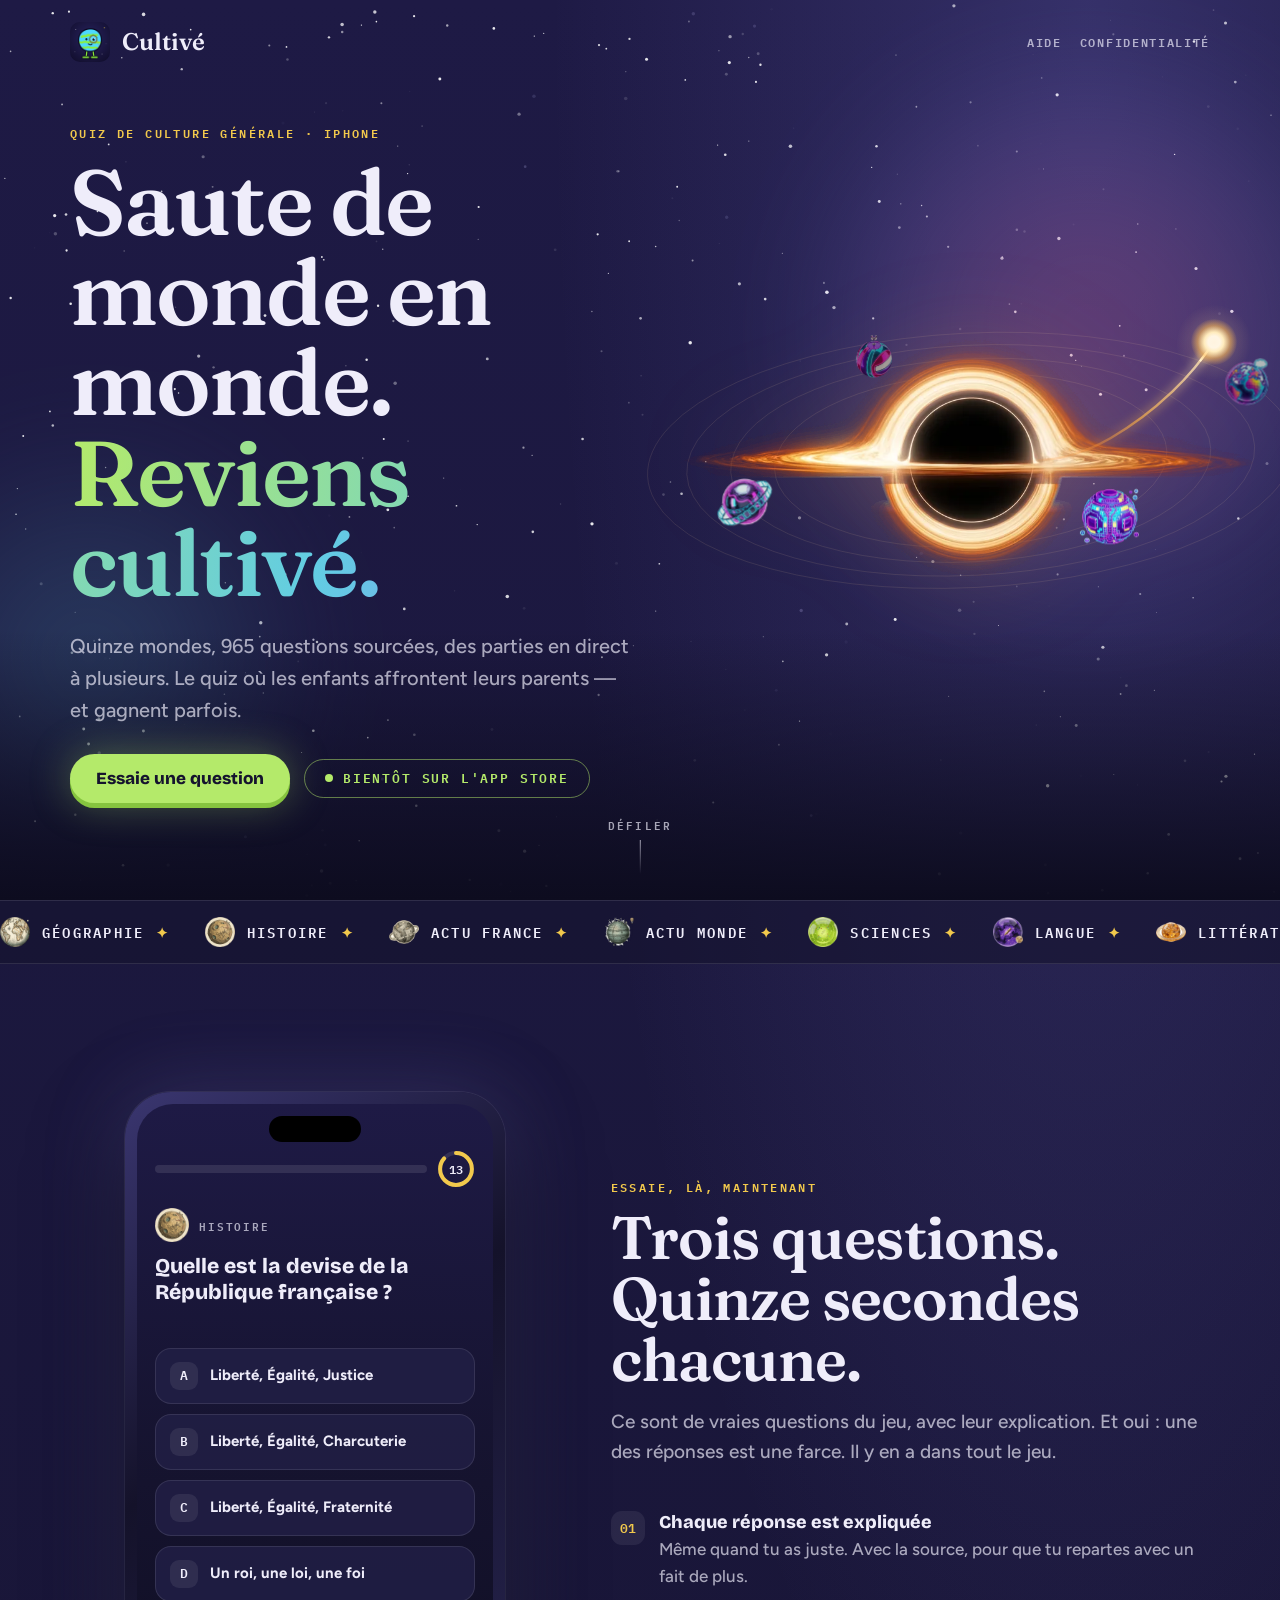
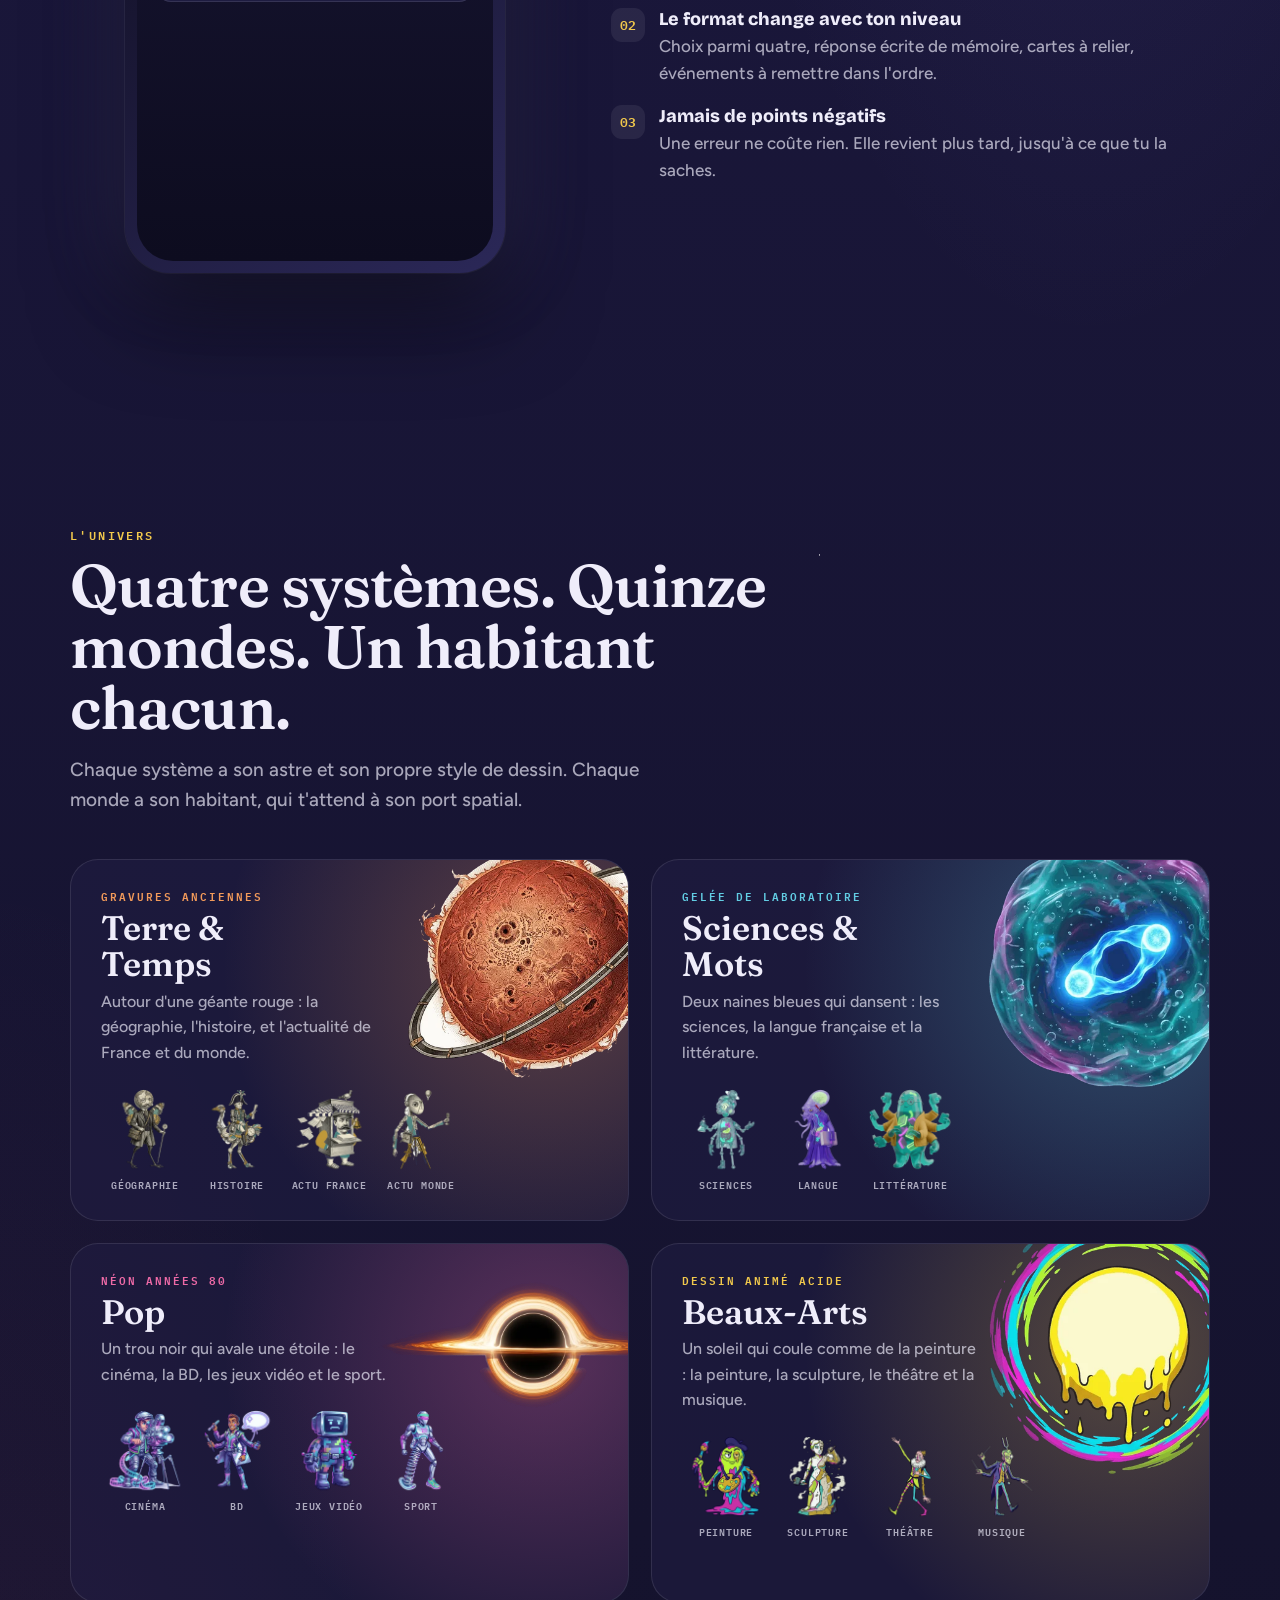
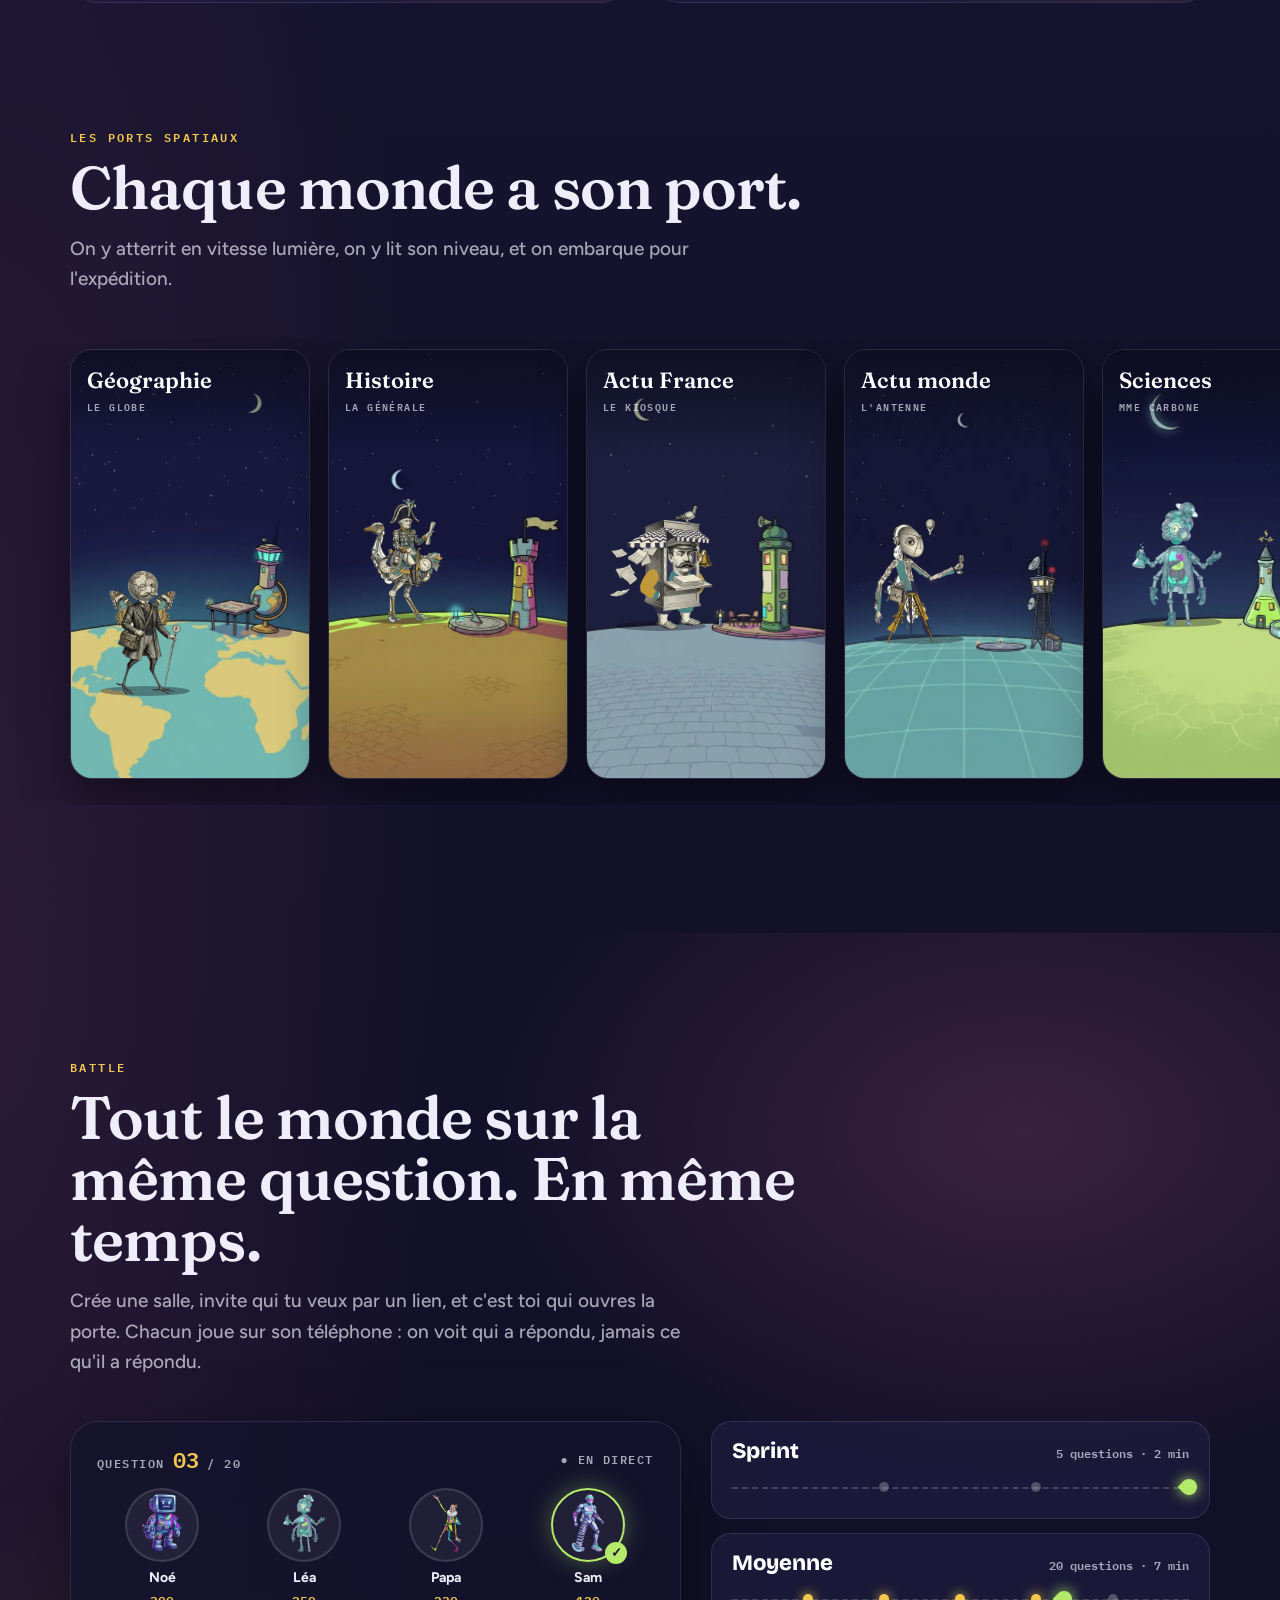
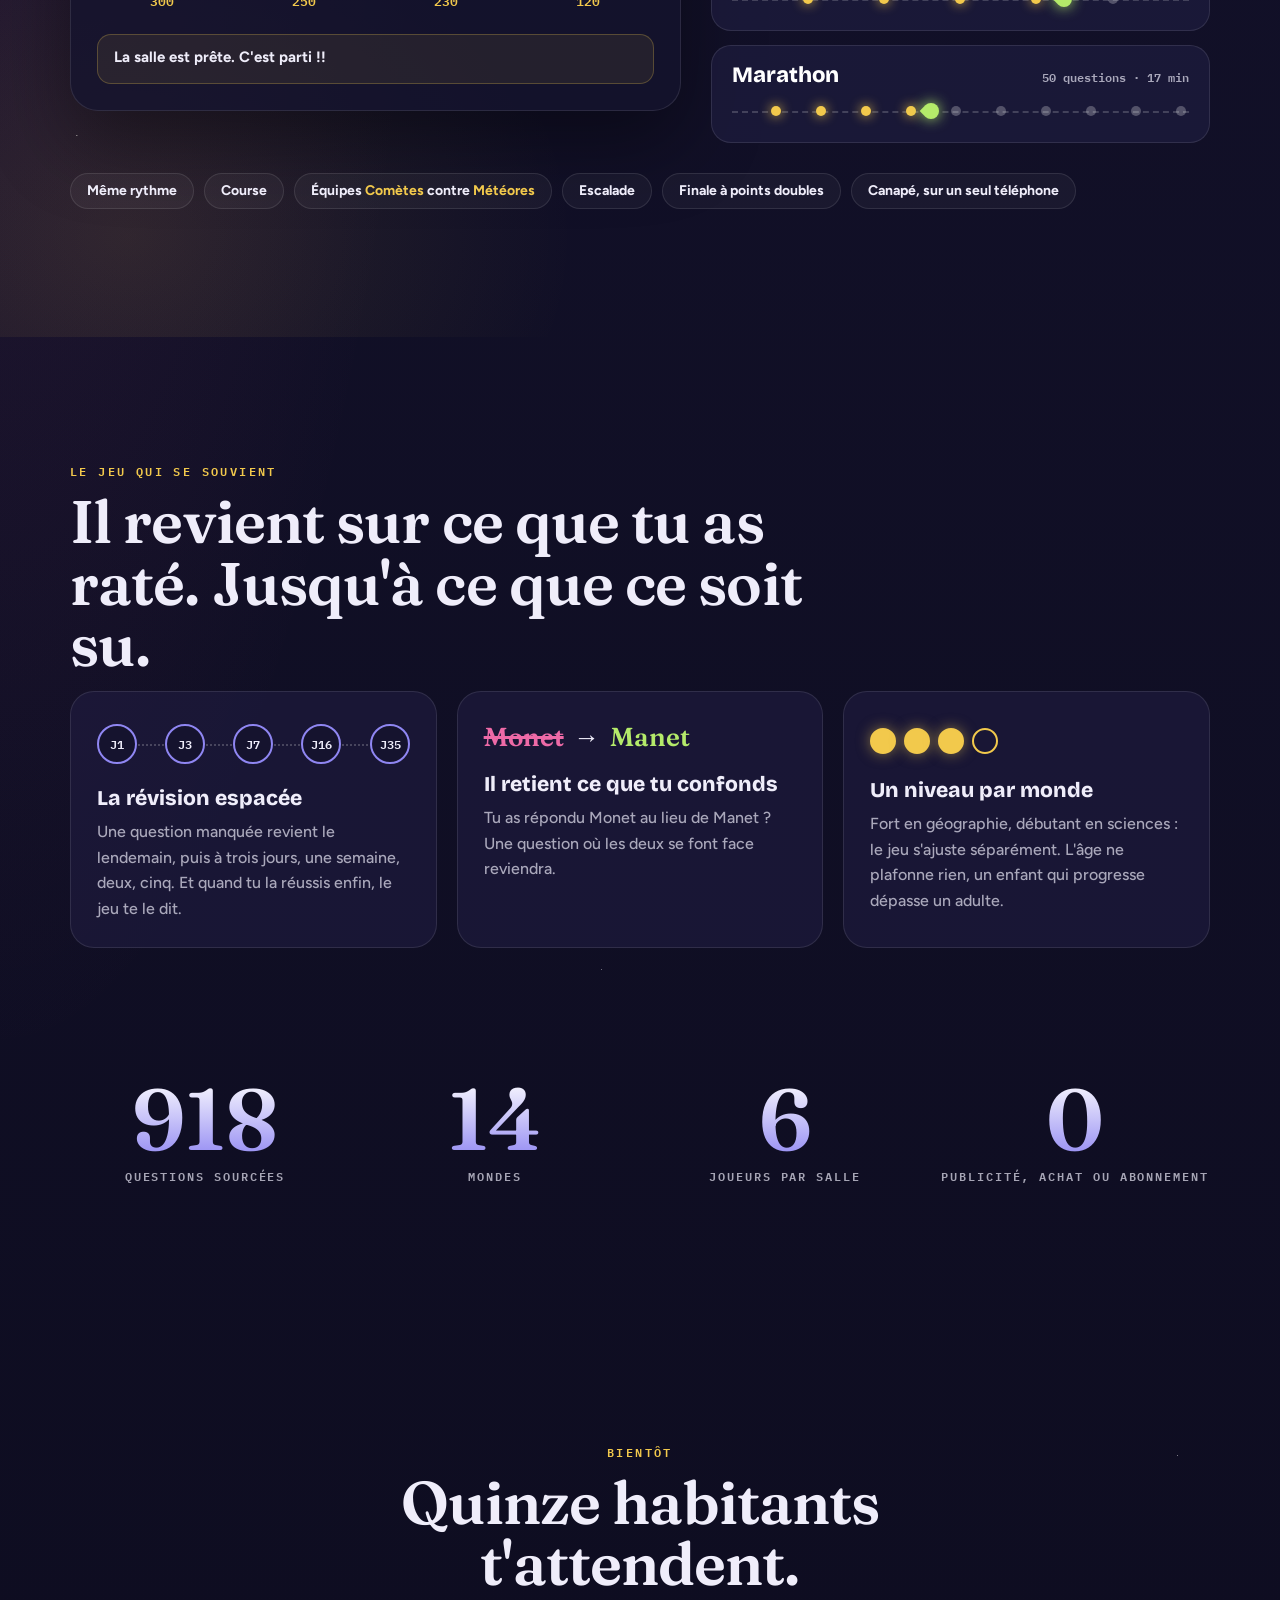
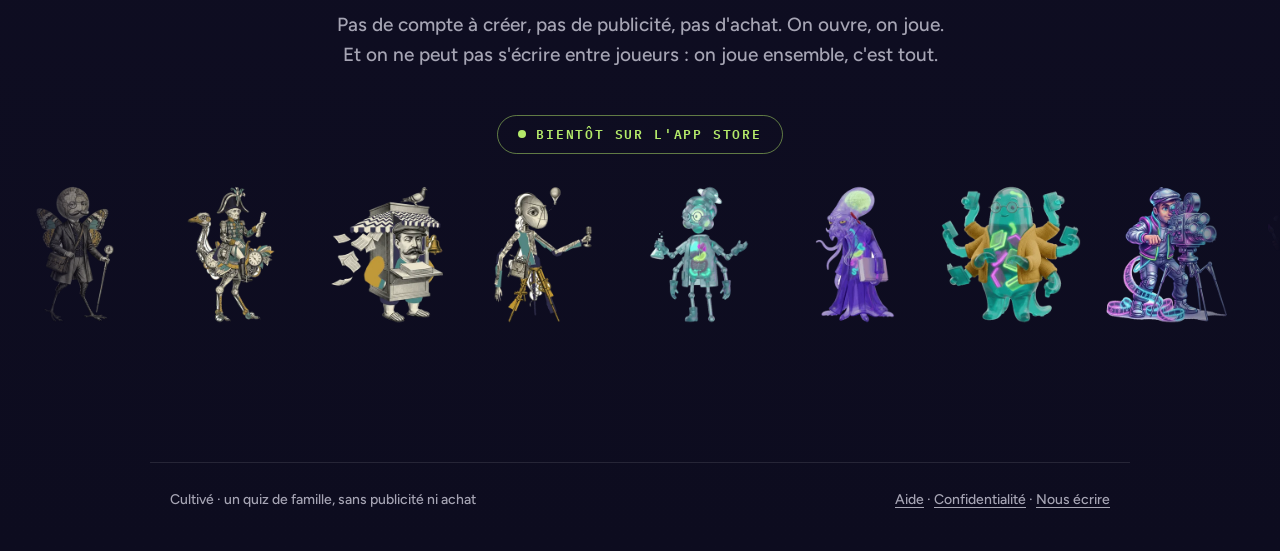
==== commit 9ea4f11b: "Un trou noir réaliste et fixe, des orbites vraies" ====
--- a/index.html
+++ b/index.html
@@ -33,10 +33,24 @@
       </div>
     </div>
     <div class="orrery" aria-hidden="true">
-      <div class="anneau" style="width:386.40000000000003px;height:147.20000000000002px"></div>
-      <div class="anneau" style="width:478.40000000000003px;height:184px"></div>
-      <div class="astre"><img src="images/astre-H.webp" alt=""></div>
-      <div class="orbe" style="--rx:193.20000000000002px;--ry:73.60000000000001px;--t:13s;--d:0s;--s:78px"><div><img src="images/planete-culture-populaire.webp" alt=""></div></div><div class="orbe" style="--rx:239.20000000000002px;--ry:92px;--t:10.5s;--d:-6s;--s:64px"><div><img src="images/planete-cinema.webp" alt=""></div></div><div class="orbe" style="--rx:154.56px;--ry:58.88px;--t:8s;--d:-11s;--s:52px"><div><img src="images/planete-sport.webp" alt=""></div></div><div class="orbe" style="--rx:220.8px;--ry:84.64px;--t:17s;--d:-17s;--s:70px"><div><img src="images/planete-bande-dessinee.webp" alt=""></div></div>
+      <svg class="flux" viewBox="0 0 1000 600" preserveAspectRatio="xMidYMid meet">
+        <defs>
+          <linearGradient id="flux-degrade" x1="1" y1="0" x2="0" y2="1">
+            <stop offset="0" stop-color="#FFF6DC" stop-opacity="0.95"/>
+            <stop offset="0.5" stop-color="#FFB547" stop-opacity="0.7"/>
+            <stop offset="1" stop-color="#F2762E" stop-opacity="0"/>
+          </linearGradient>
+          <radialGradient id="etoile-lueur"><stop offset="0" stop-color="#FFFFFF"/><stop offset="0.25" stop-color="#FFF1C9"/><stop offset="1" stop-color="#FFB547" stop-opacity="0"/></radialGradient>
+        </defs>
+        <path class="filet halo" d="M 858 118 C 826 168, 772 222, 706 260 S 600 292, 552 296" />
+        <path class="filet coeur" d="M 858 118 C 826 168, 772 222, 706 260 S 600 292, 552 296" />
+        <path class="filet eclat" d="M 858 118 C 826 168, 772 222, 706 260 S 600 292, 552 296" />
+        <path class="filet eclat b" d="M 858 118 C 826 168, 772 222, 706 260 S 600 292, 552 296" />
+      </svg>
+      <svg class="orbites" viewBox="0 0 1000 600" preserveAspectRatio="xMidYMid meet"><ellipse cx="499" cy="293" rx="290" ry="128" transform="rotate(-2.86 499 293)"/><ellipse cx="499" cy="293" rx="355" ry="150" transform="rotate(-2.86 499 293)"/><ellipse cx="499" cy="293" rx="420" ry="170" transform="rotate(-2.86 499 293)"/><ellipse cx="499" cy="293" rx="478" ry="188" transform="rotate(-2.86 499 293)"/></svg>
+      <img class="trou-noir" src="images/trou-noir.webp" alt="">
+      <div class="etoile-avalee"></div>
+      <img class="orbe" data-monde="culture-populaire" src="images/planete-culture-populaire.webp" alt=""><img class="orbe" data-monde="cinema" src="images/planete-cinema.webp" alt=""><img class="orbe" data-monde="sport" src="images/planete-sport.webp" alt=""><img class="orbe" data-monde="bande-dessinee" src="images/planete-bande-dessinee.webp" alt="">
     </div>
   </div>
   <div class="defiler">Défiler</div>
@@ -106,7 +120,7 @@
       <div class="mondes-sys"><div class="m"><img class="h" src="images/habitant-sciences-vie-terre.webp" alt="Mme Carbone" loading="lazy"><span>Sciences</span></div><div class="m"><img class="h" src="images/habitant-langue-francaise.webp" alt="le Grammairien" loading="lazy"><span>Langue</span></div><div class="m"><img class="h" src="images/habitant-litterature.webp" alt="Six-Mains" loading="lazy"><span>Littérature</span></div></div>
     </article>
     <article class="sys apparait" style="--lueur:rgba(238,106,167,.55);--lueur-texte:#EE6AA7;--tour:50s;--retard:0.16s">
-      <img class="astre-sys" src="images/astre-H.webp" alt="">
+      <img class="astre-sys fixe" src="images/trou-noir.webp" alt="">
       <div class="style-sys">Néon années 80</div>
       <h3>Pop</h3>
       <p>Un trou noir qui avale une étoile : le cinéma, la BD, les jeux vidéo et le sport.</p>
--- a/accueil.css
+++ b/accueil.css
@@ -31,21 +31,31 @@
 .defiler::after { content: ""; width: 1px; height: 34px; background: linear-gradient(var(--texte-doux), transparent); animation: goutte 1.8s ease-in-out infinite; transform-origin: top; }
 @keyframes goutte { 0% { transform: scaleY(0); } 60% { transform: scaleY(1); } 100% { transform: scaleY(1); opacity: 0; } }
 
-/* Le système de l'ouverture : un astre, des planètes en orbite elliptique.
-   L'ellipse vient de deux balancements décalés d'un quart de tour. */
-.orrery { position: relative; aspect-ratio: 1; width: min(560px, 100%); justify-self: center; transition: transform .4s cubic-bezier(.2,.7,.2,1); }
-.orrery .astre { position: absolute; inset: 22%; animation: tourne 60s linear infinite; filter: drop-shadow(0 0 60px rgba(238,106,167,.45)); }
-.orrery .astre img { width: 100%; height: 100%; }
+/* Le système de l'ouverture : un trou noir FIXE, et ce qui tourne autour.
+   Les planètes sont posées par accueil.js sur de vraies ellipses, dans le plan
+   du disque — aplaties comme lui. Derrière le trou noir, elles passent sous
+   l'image, plus petites et plus sombres ; devant, elles passent dessus. */
+.orrery { position: relative; width: min(860px, 125%); aspect-ratio: 1000 / 600; justify-self: center; margin-right: -12%; }
+.orrery .trou-noir { position: absolute; left: 4%; top: 6%; width: 92%; z-index: 2; pointer-events: none; filter: drop-shadow(0 0 50px rgba(255,170,70,.25)); }
+.orrery .orbe { position: absolute; left: 0; top: 0; width: 56px; height: 56px; margin: -28px 0 0 -28px; will-change: transform; }
+.orrery .orbites { position: absolute; inset: 0; width: 100%; height: 100%; z-index: 0; overflow: visible; }
+.orrery .orbites ellipse { fill: none; stroke: rgba(255,214,160,.13); stroke-width: 1.2; }
+.orrery .flux { position: absolute; inset: 0; width: 100%; height: 100%; z-index: 3; overflow: visible; }
+.orrery .filet { fill: none; stroke: url(#flux-degrade); stroke-linecap: round; }
+.orrery .filet.halo { stroke-width: 14; opacity: .35; filter: blur(6px); }
+.orrery .filet.coeur { stroke-width: 3.5; opacity: .9; }
+/* Des éclats glissent le long du flux vers le disque : une longue ombre, un trait bref. */
+.orrery .filet.eclat { stroke: #FFF6DC; stroke-width: 3; stroke-dasharray: 34 380; animation: s-ecoule 3.4s cubic-bezier(.5,0,.8,1) infinite; filter: blur(.4px) drop-shadow(0 0 6px #FFD27A); }
+.orrery .filet.eclat.b { animation-delay: -1.7s; stroke-width: 2; }
+@keyframes s-ecoule { from { stroke-dashoffset: 0; } to { stroke-dashoffset: -414; } }
+.orrery .etoile-avalee { position: absolute; left: 85.8%; top: 19.7%; width: 46px; height: 46px; margin: -23px 0 0 -23px; border-radius: 50%; z-index: 3;
+  background: radial-gradient(circle, #fff 0 18%, #FFF1C9 30%, rgba(255,181,71,.55) 50%, transparent 72%);
+  animation: palpite 3.2s ease-in-out infinite; }
+.orrery .etoile-avalee::after { content: ""; position: absolute; inset: -40%; border-radius: 50%; background: radial-gradient(circle, rgba(255,214,140,.28), transparent 65%); }
+@keyframes palpite { 50% { transform: scale(.9) translate(-2px, 3px); filter: brightness(1.15); } }
+
 @keyframes tourne { to { transform: rotate(360deg); } }
-.orrery .anneau { position: absolute; left: 50%; top: 50%; border: 1px dashed rgba(255,255,255,.16); border-radius: 50%; transform: translate(-50%, -50%) rotate(-14deg); }
-.orbe { position: absolute; left: 50%; top: 50%; width: 0; height: 0; animation: va-x var(--t) ease-in-out infinite alternate; animation-delay: var(--d); }
-.orbe > div { animation: va-y var(--t) ease-in-out infinite alternate, profondeur calc(var(--t) * 2) linear infinite; animation-delay: calc(var(--d) - var(--t) / 2), calc(var(--d) * 2 - var(--t) / 2); }
-.orbe img { display: block; width: var(--s); height: var(--s); margin: calc(var(--s) / -2) 0 0 calc(var(--s) / -2); animation: tourne 30s linear infinite; }
-@keyframes va-x { from { transform: translateX(calc(var(--rx) * -1)); } to { transform: translateX(var(--rx)); } }
-@keyframes va-y { from { transform: translateY(calc(var(--ry) * -1)) rotate(-14deg); } to { transform: translateY(var(--ry)) rotate(-14deg); } }
-@keyframes profondeur { 0%, 100% { scale: .78; z-index: 0; filter: brightness(.7); } 50% { scale: 1.1; z-index: 3; filter: brightness(1.05); } }
-.orrery .astre { z-index: 1; }
-.orbe { z-index: 2; }
+.sys .astre-sys.fixe { animation: none; width: 330px; height: auto; right: -70px; top: 10px; }
 
 /* ——— 2. Le bandeau ——— */
 .bandeau { border-block: 1px solid var(--ligne); background: rgba(21,19,46,.6); overflow: hidden; padding: 16px 0; }
@@ -205,7 +215,7 @@
 
 @media (max-width: 900px) {
   .ouverture .large { grid-template-columns: 1fr; padding-top: 90px; gap: 10px; }
-  .orrery { width: min(380px, 92vw); order: -1; margin-bottom: -20px; }
+  .orrery { width: 100%; margin: 0 0 -10px; order: -1; }
   .jouer, .salle-demo { grid-template-columns: 1fr; }
   .systemes, .memoire { grid-template-columns: 1fr; }
   .chiffres { grid-template-columns: repeat(2, 1fr); gap: 34px 10px; }
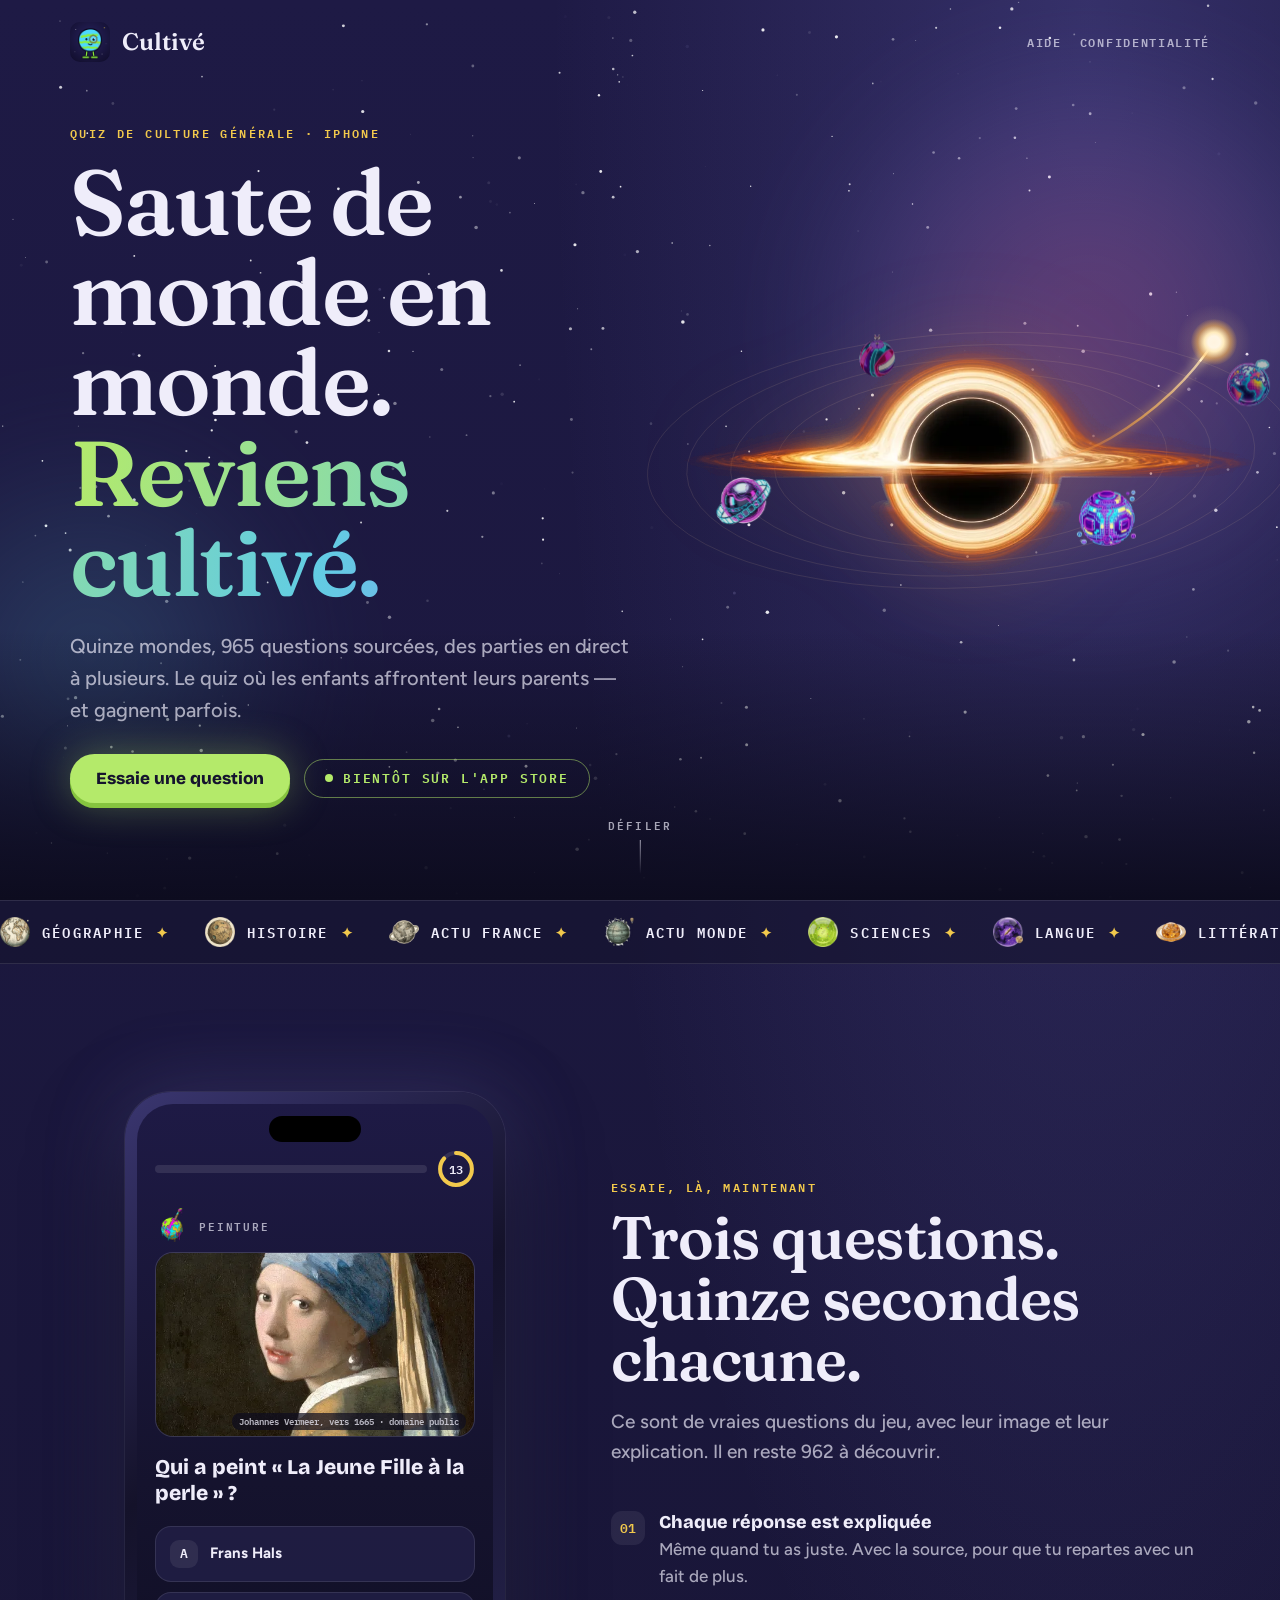
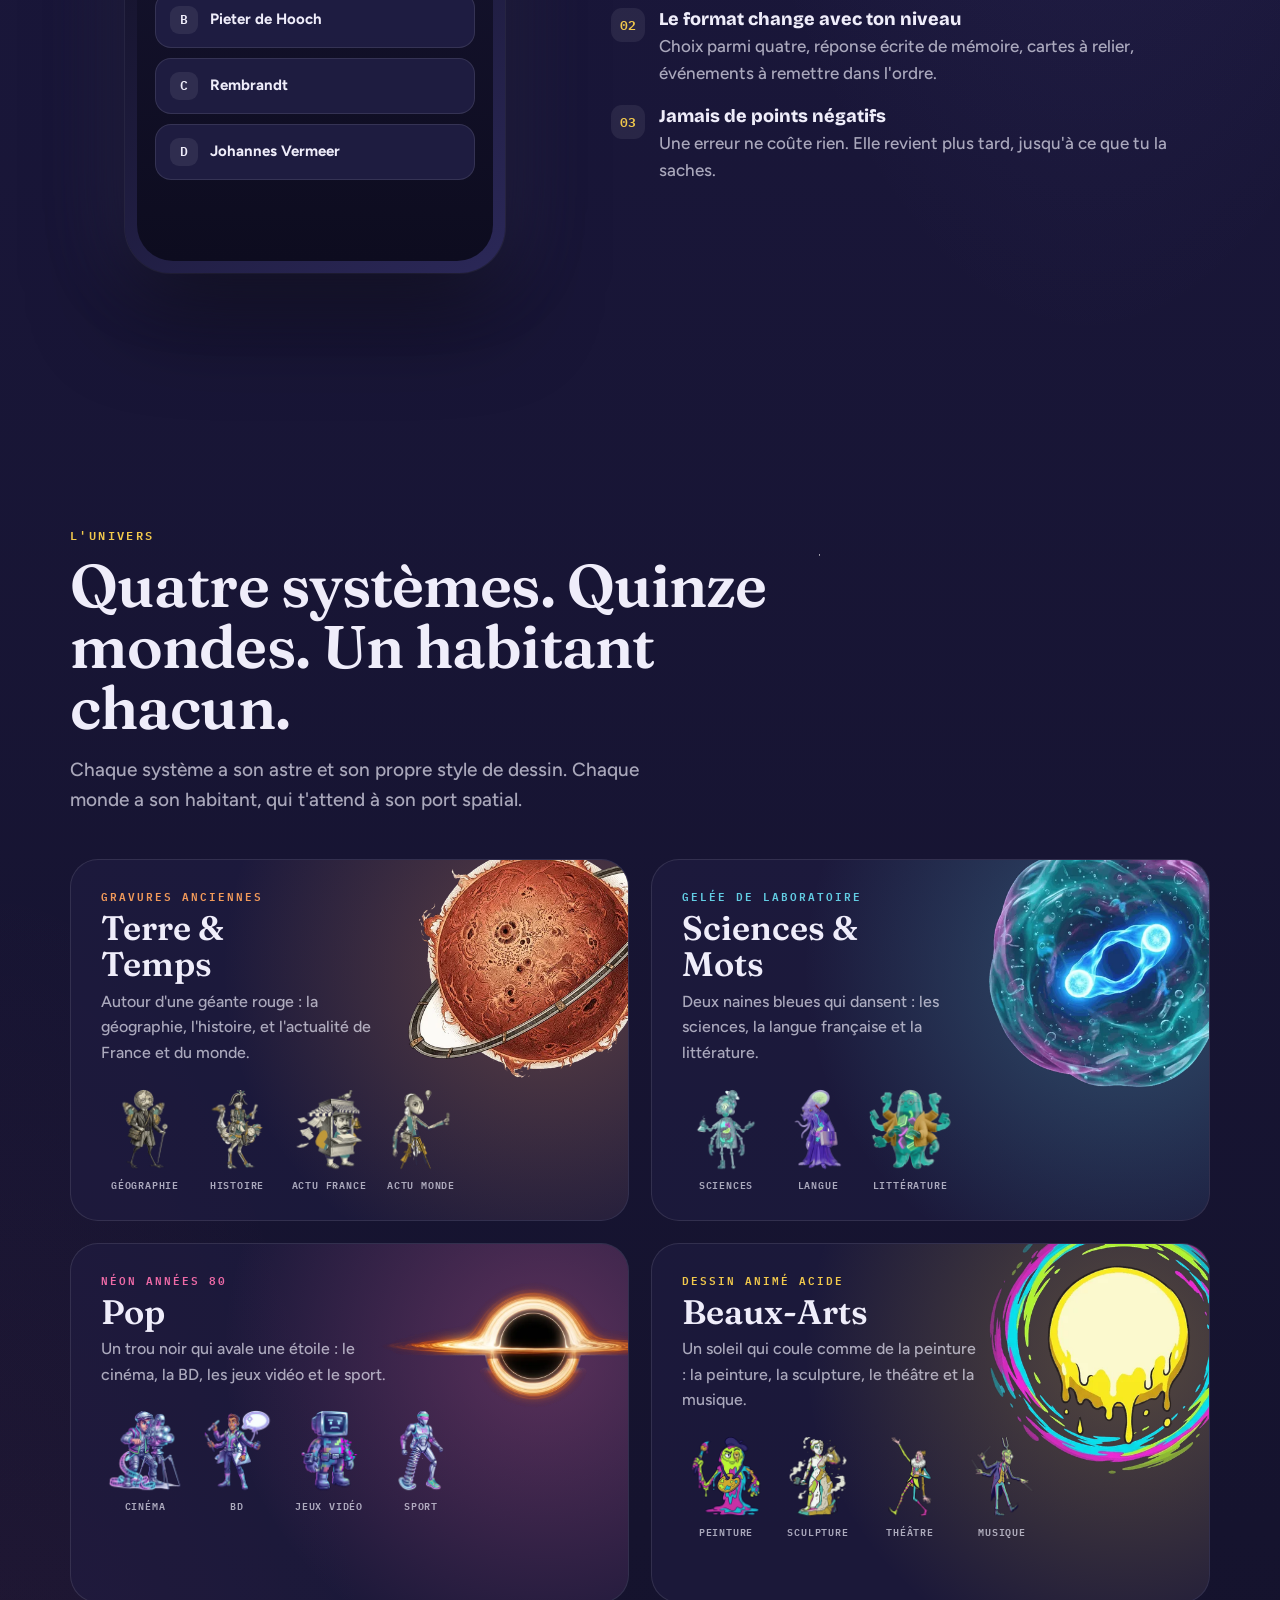
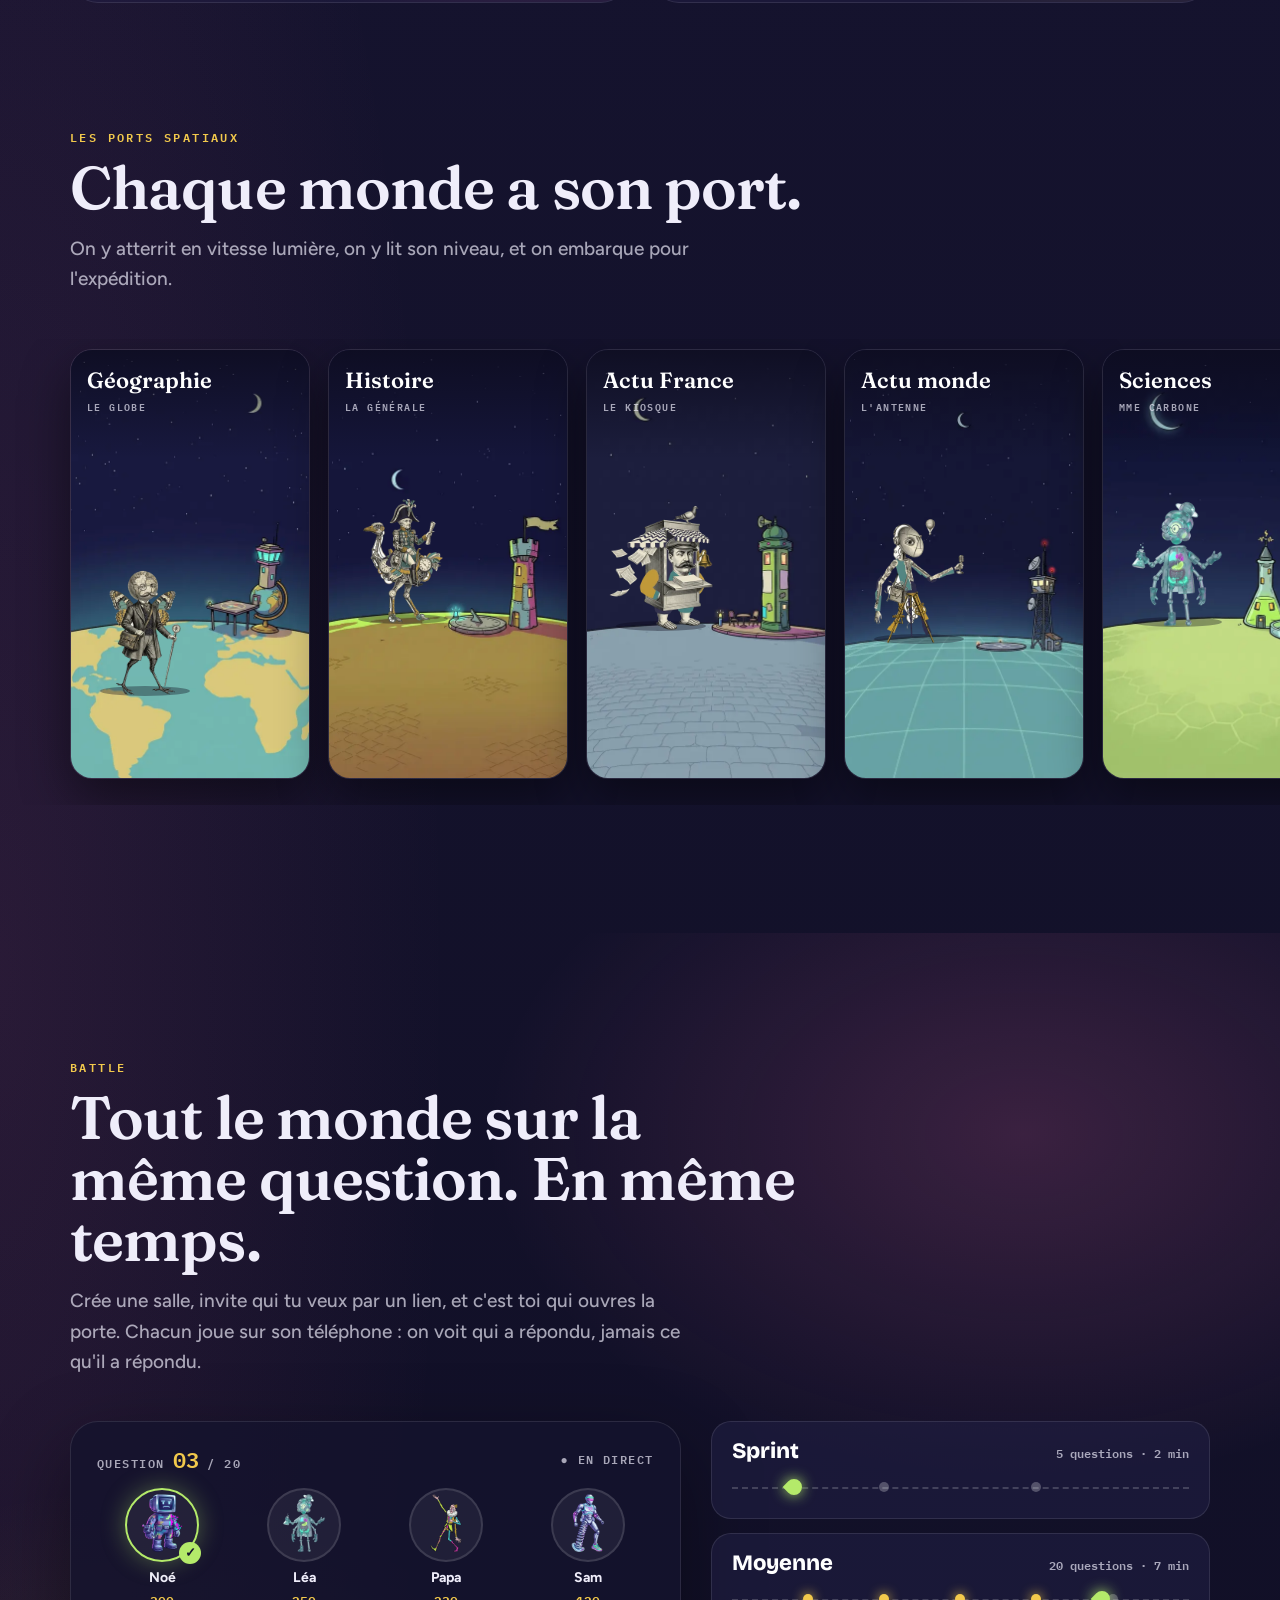
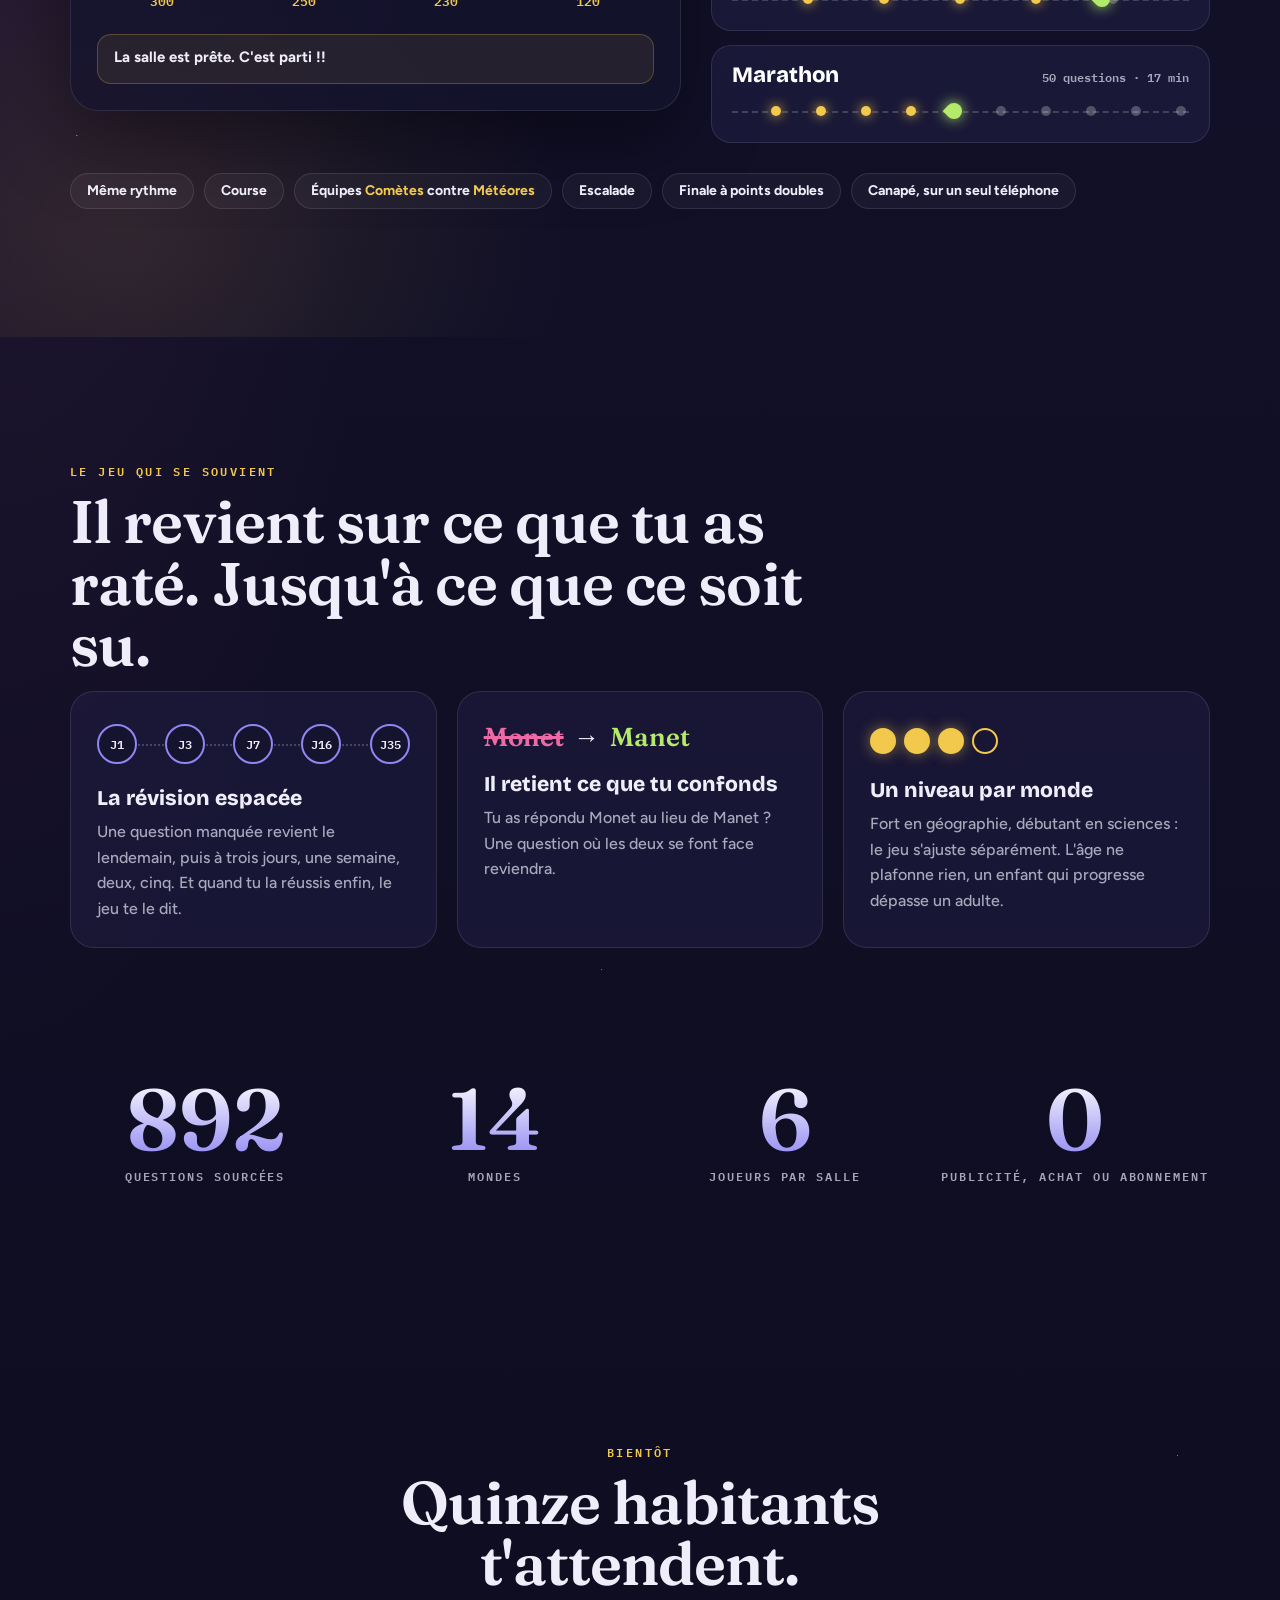
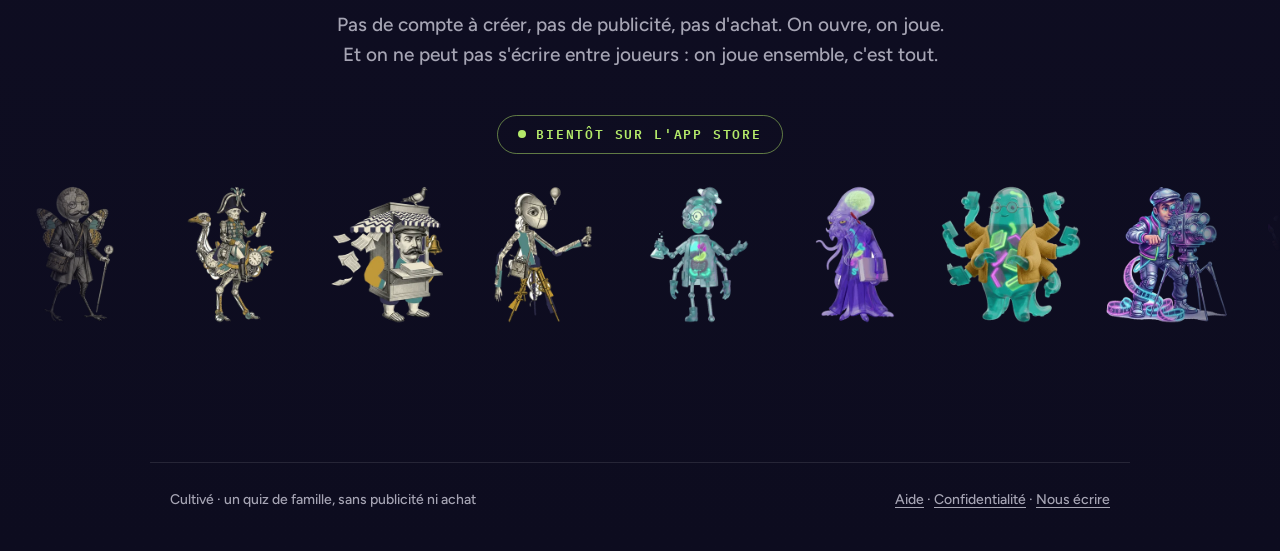
==== commit a54e9b2a: "La question jouable a son image" ====
--- a/index.html
+++ b/index.html
@@ -68,6 +68,7 @@
         </div>
         <div class="serie" aria-live="polite"></div>
         <div class="monde-q"></div>
+        <div class="tuile"><img alt=""><a class="credit" target="_blank" rel="noopener"></a></div>
         <div class="enonce" aria-live="polite"></div>
         <div class="choix"></div>
         <div class="panneau" aria-live="polite">
@@ -87,7 +88,7 @@
     <div class="apparait" style="--retard:.1s">
       <div class="surtitre">Essaie, là, maintenant</div>
       <h2>Trois questions. Quinze secondes chacune.</h2>
-      <p class="intro">Ce sont de vraies questions du jeu, avec leur explication. Et oui : une des réponses est une farce. Il y en a dans tout le jeu.</p>
+      <p class="intro">Ce sont de vraies questions du jeu, avec leur image et leur explication. Il en reste 962 à découvrir.</p>
       <div class="argument">
         <div><b>01</b><p><strong>Chaque réponse est expliquée</strong>Même quand tu as juste. Avec la source, pour que tu repartes avec un fait de plus.</p></div>
         <div><b>02</b><p><strong>Le format change avec ton niveau</strong>Choix parmi quatre, réponse écrite de mémoire, cartes à relier, événements à remettre dans l'ordre.</p></div>
--- a/accueil.css
+++ b/accueil.css
@@ -90,7 +90,10 @@
 .serie { font: 600 11px/1 "Plex Mono", monospace; color: var(--jaune); min-width: 52px; text-align: right; }
 .monde-q { display: flex; align-items: center; gap: 10px; margin: 20px 0 6px; font: 600 11px/1 "Plex Mono", monospace; letter-spacing: .16em; text-transform: uppercase; color: var(--texte-doux); }
 .monde-q img { width: 34px; height: 34px; }
-.enonce { font: 800 21px/1.22 "Bricolage", system-ui, sans-serif; margin: 6px 0 18px; min-height: 3.6em; }
+.tuile { position: relative; height: 185px; margin: 4px 0 12px; border-radius: 18px; overflow: hidden; background: rgba(255,255,255,.05); border: 1px solid var(--ligne); }
+.tuile img { width: 100%; height: 100%; object-fit: cover; display: block; }
+.tuile .credit { position: absolute; right: 8px; bottom: 6px; padding: 2px 7px; border-radius: 8px; background: rgba(13,12,31,.7); font: 600 9px/1.4 "Plex Mono", monospace; color: rgba(239,237,250,.75); text-decoration: none; }
+.enonce { font: 800 21px/1.22 "Bricolage", system-ui, sans-serif; margin: 6px 0 18px; min-height: 2.5em; }
 .choix { display: grid; gap: 10px; }
 .choix button { all: unset; box-sizing: border-box; cursor: pointer; display: flex; align-items: center; gap: 12px; padding: 13px 14px; border-radius: 16px; background: rgba(33,30,68,.9); border: 1px solid var(--ligne); font: 600 15px/1.25 "Figtree", sans-serif; color: var(--texte); transition: transform .12s, background .2s, border-color .2s; }
 .choix button:hover { border-color: rgba(255,255,255,.3); }
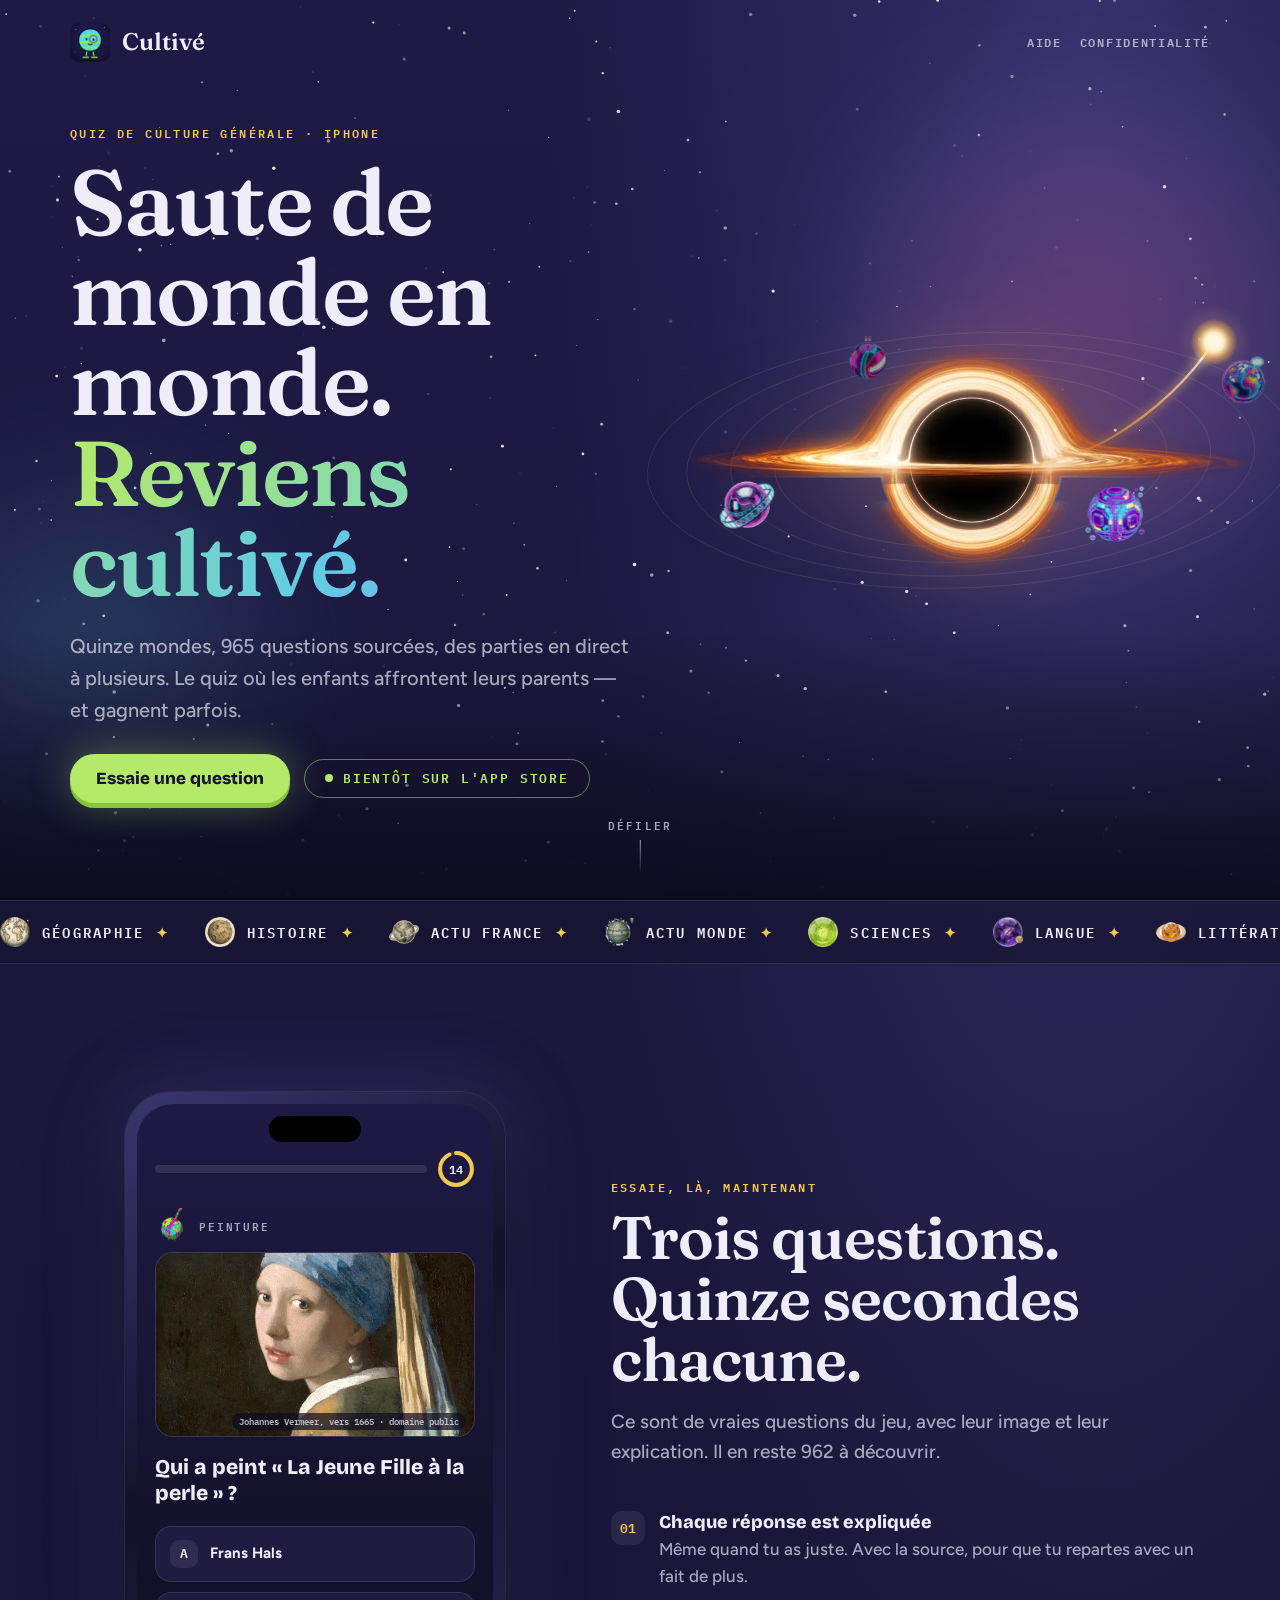
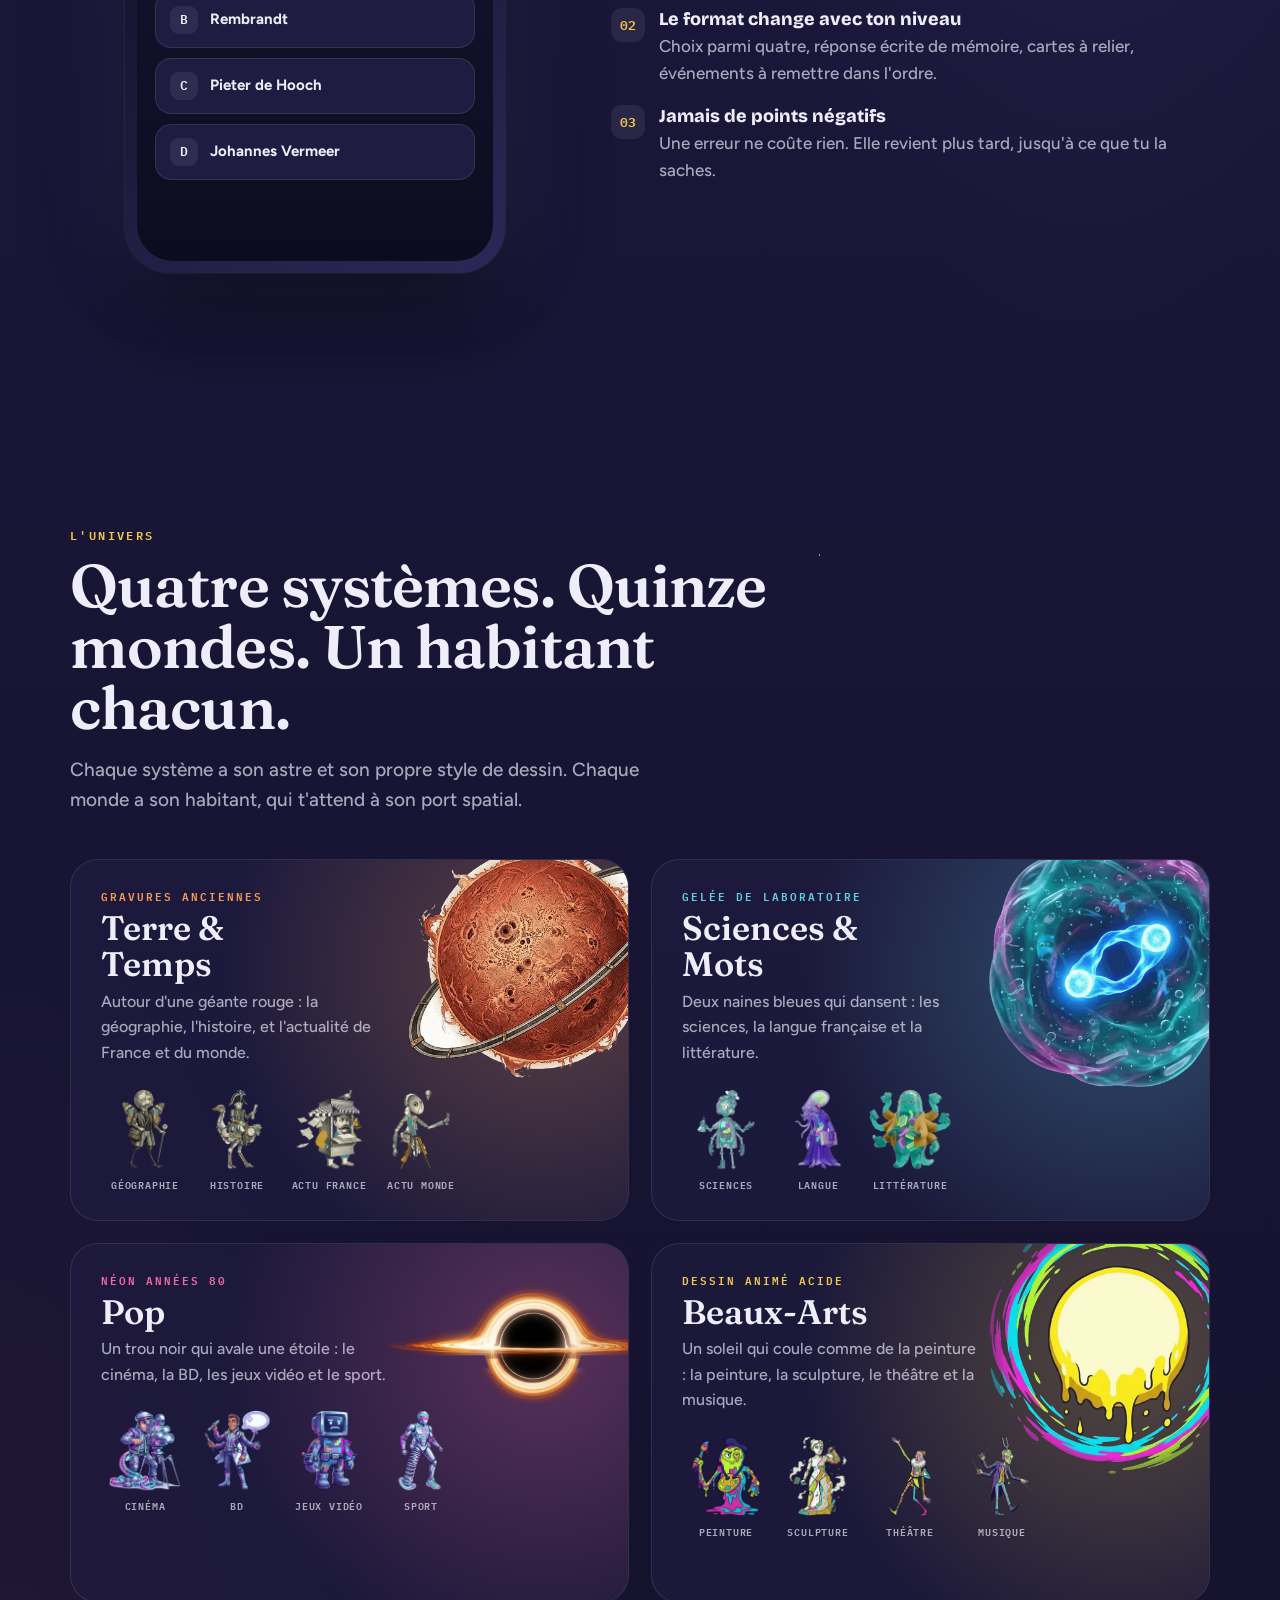
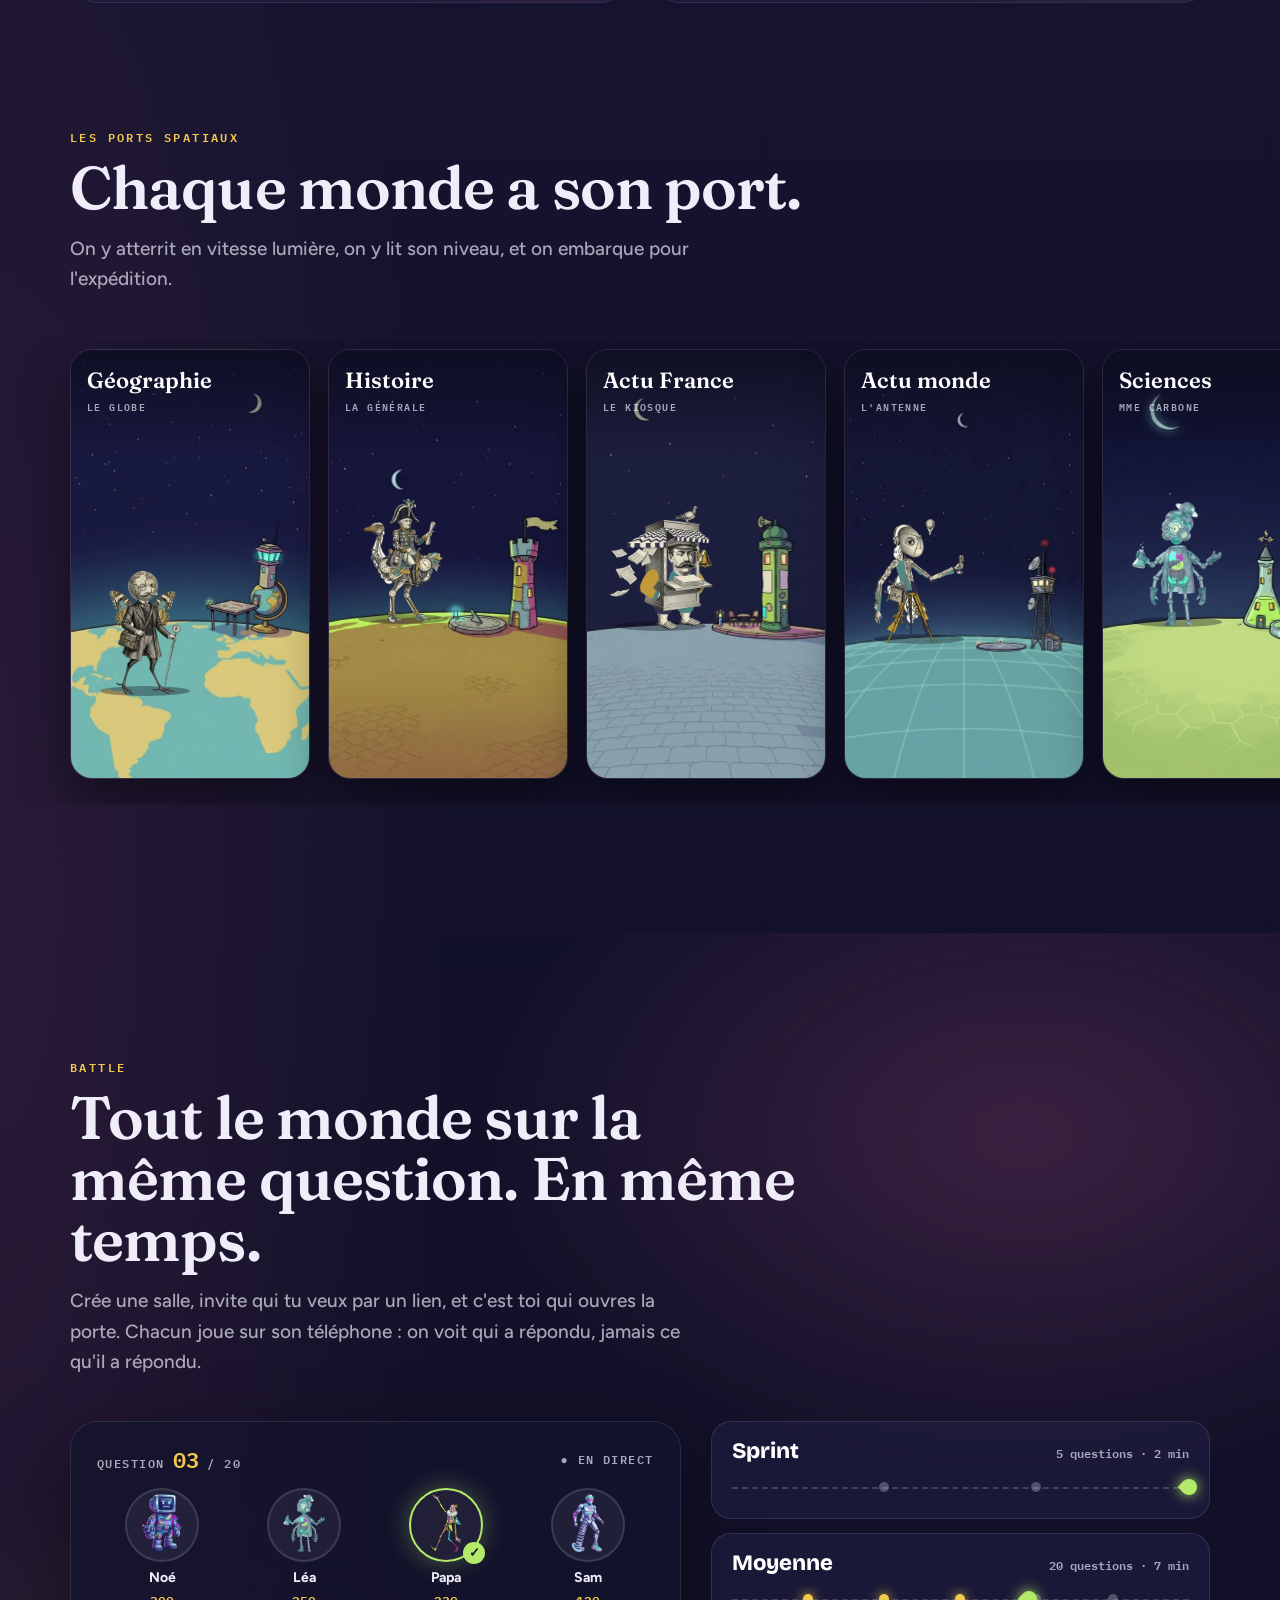
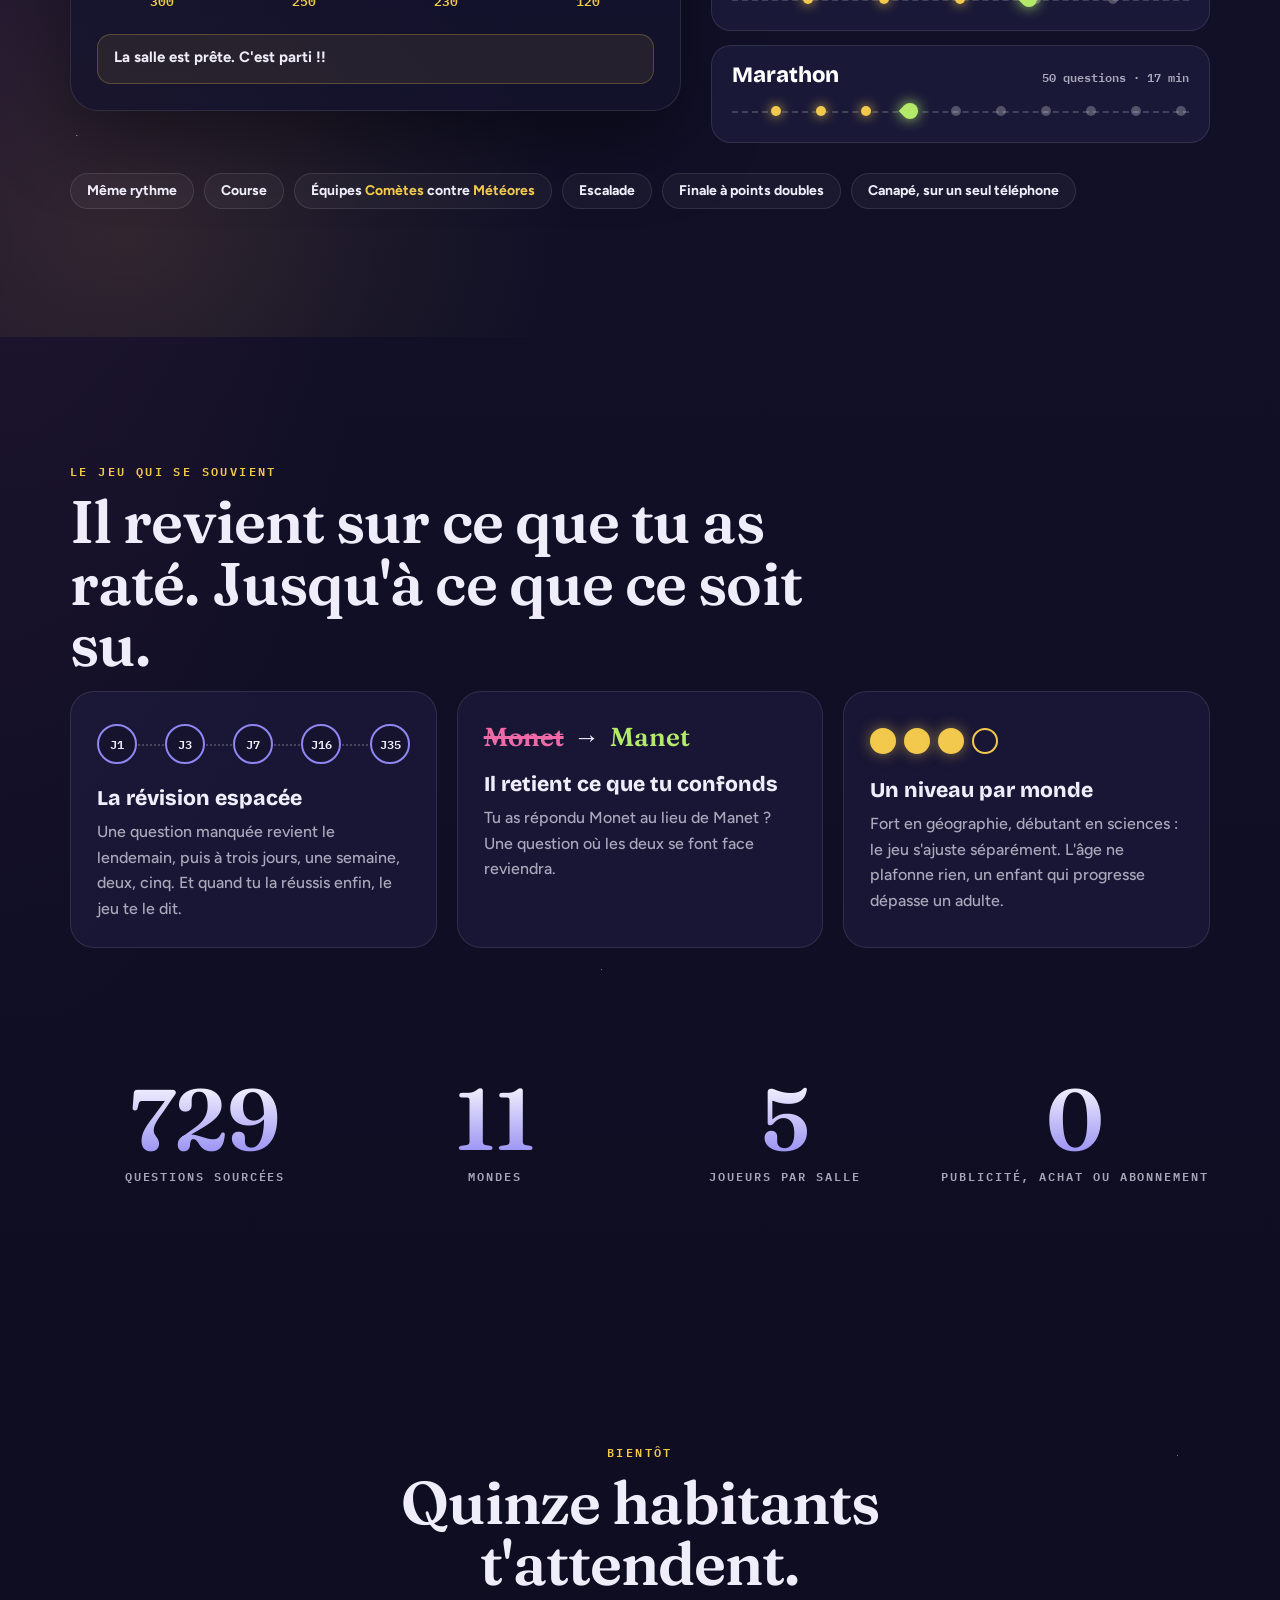
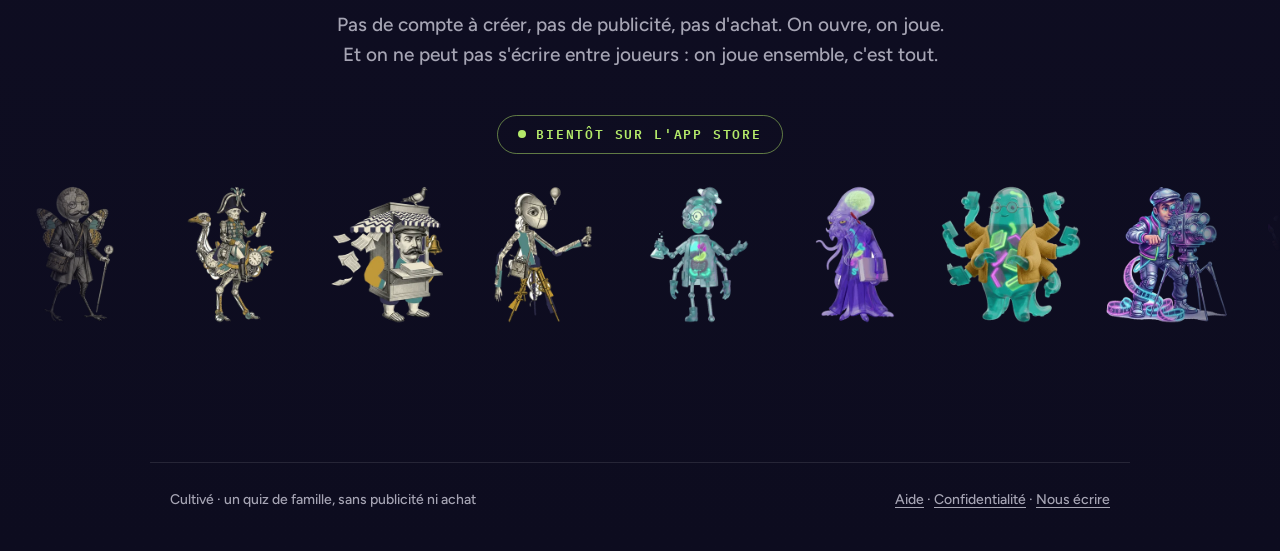
==== commit ab38ba90: "Les fichiers changent d'adresse quand ils changent" ====
--- a/index.html
+++ b/index.html
@@ -8,9 +8,9 @@
 <meta name="theme-color" content="#15132E">
 <link rel="icon" type="image/png" href="images/icone-64.png">
 <link rel="apple-touch-icon" href="images/icone-180.png">
-<link rel="stylesheet" href="style.css">
-<link rel="stylesheet" href="accueil.css">
-<script src="accueil.js" defer></script>
+<link rel="stylesheet" href="style.css?v=3fac3a9af5">
+<link rel="stylesheet" href="accueil.css?v=36207842a7">
+<script src="accueil.js?v=f53f080621" defer></script>
 </head>
 <body class="accueil">
 <header class="cadre entete">
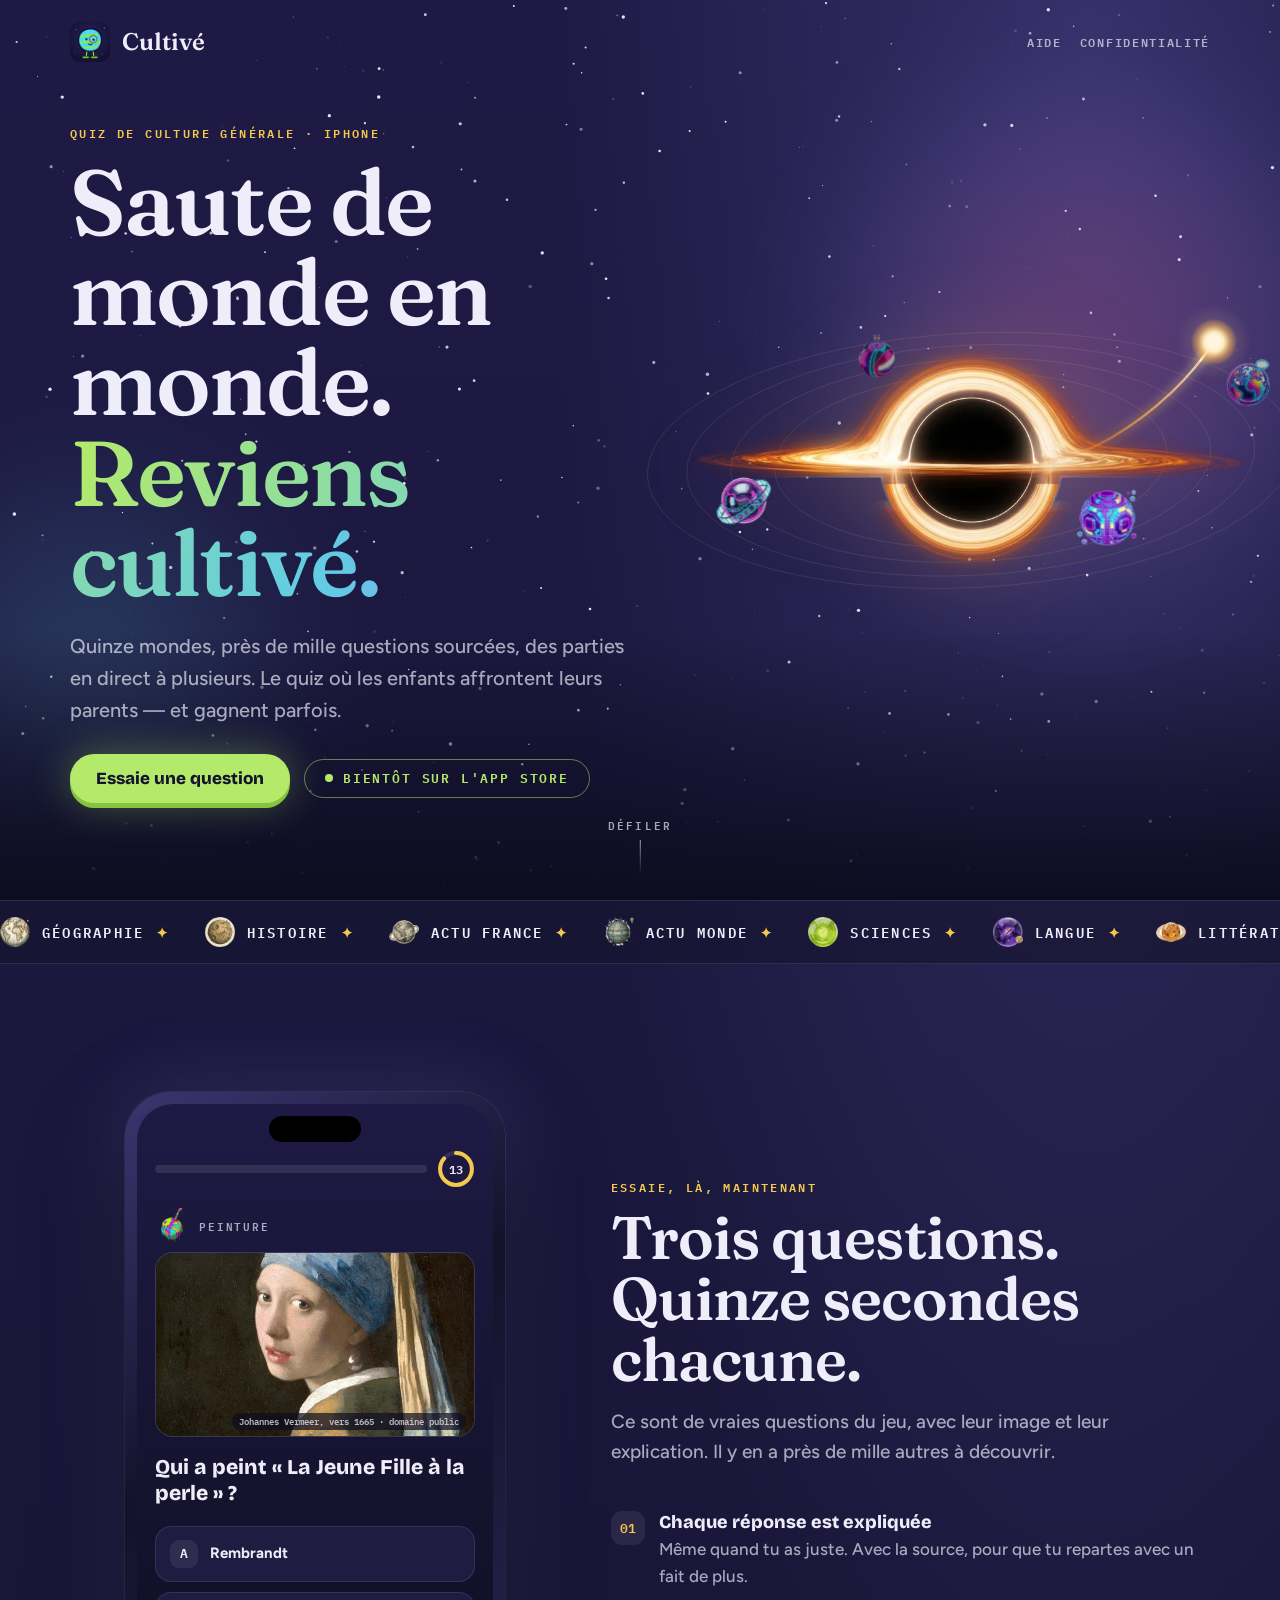
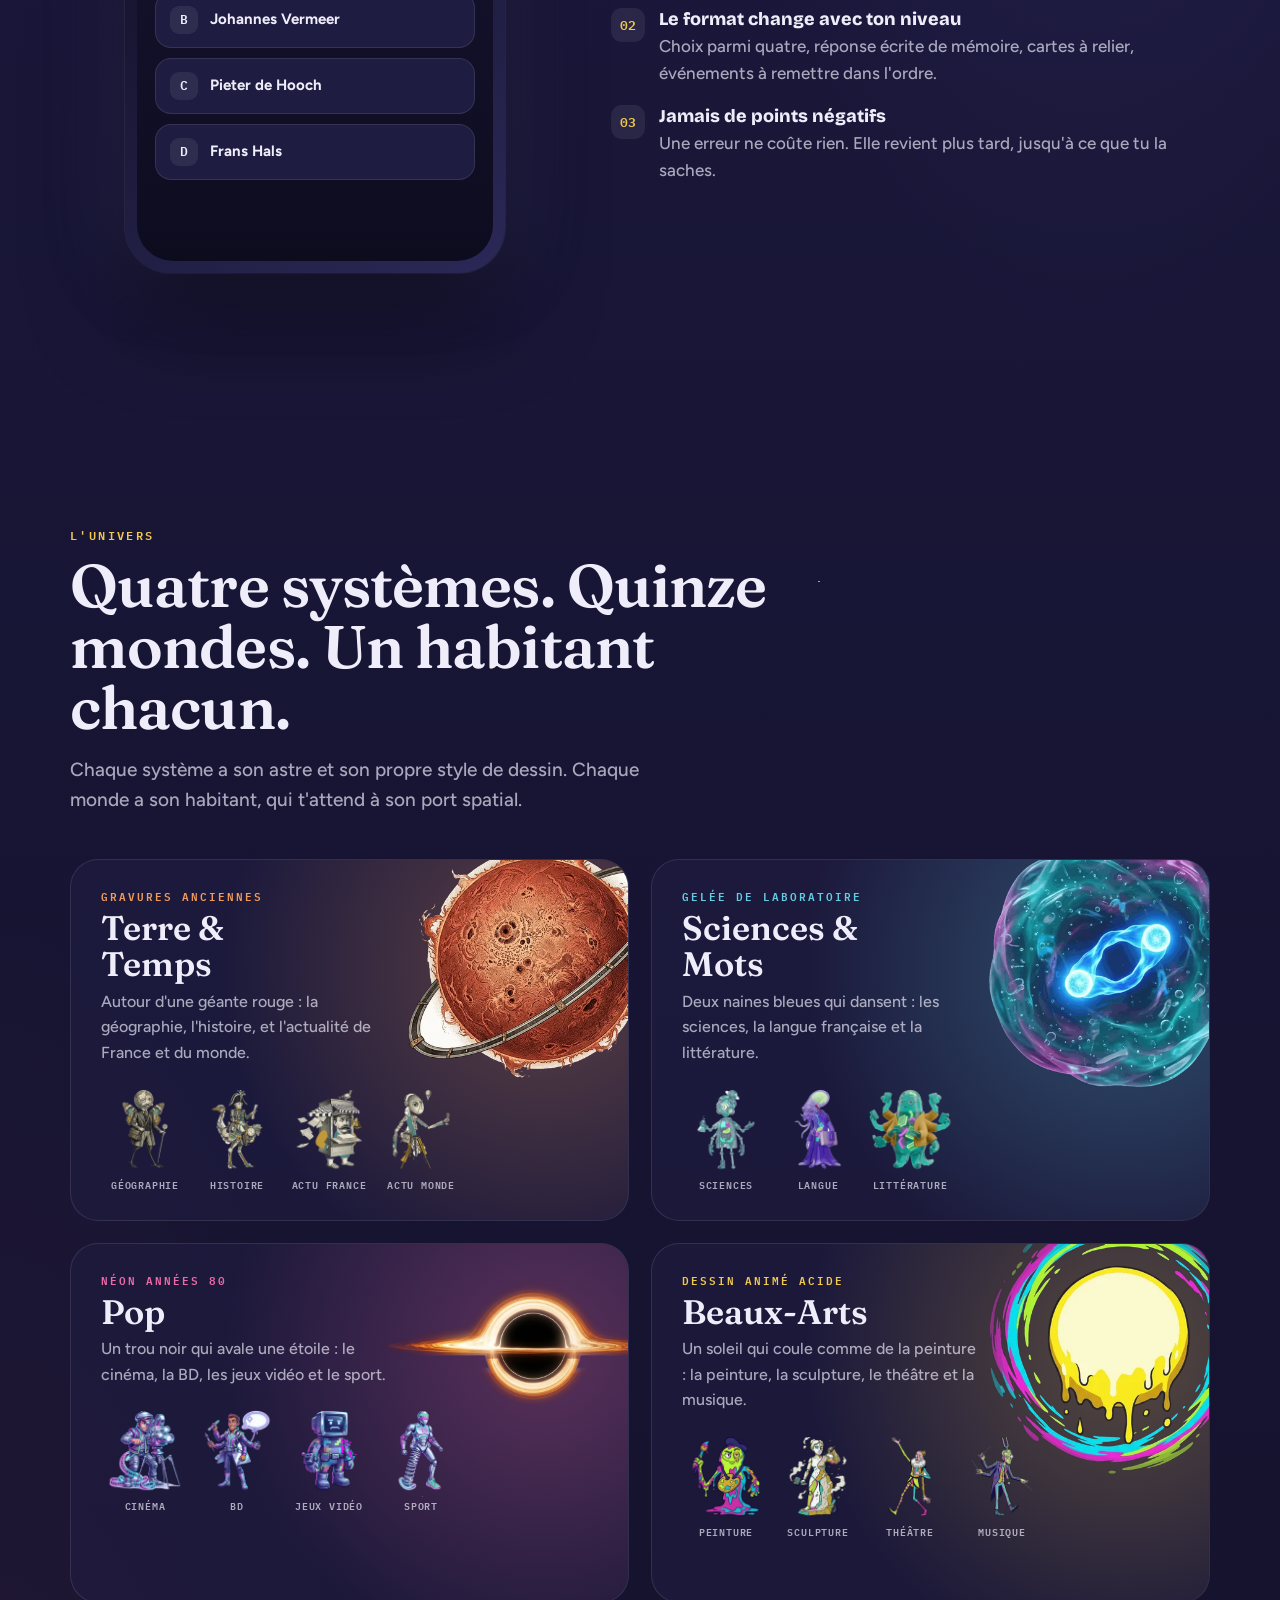
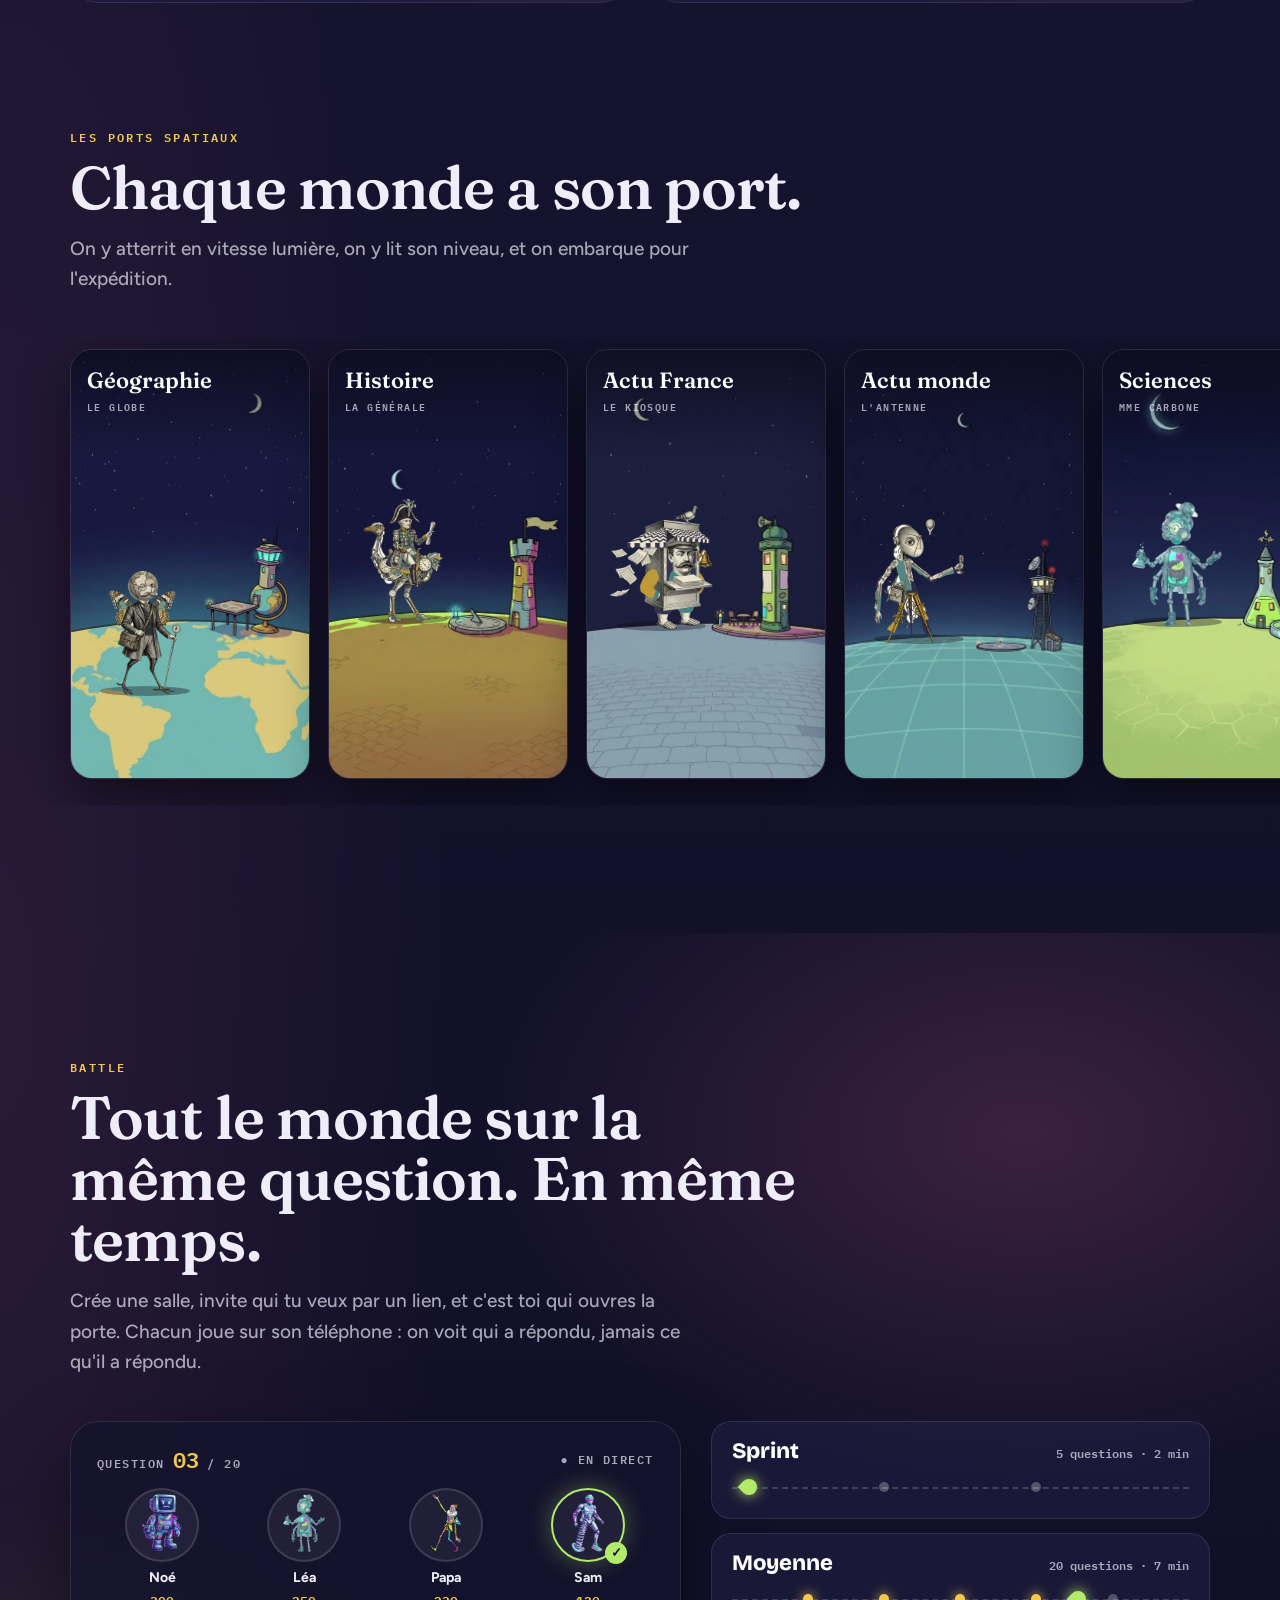
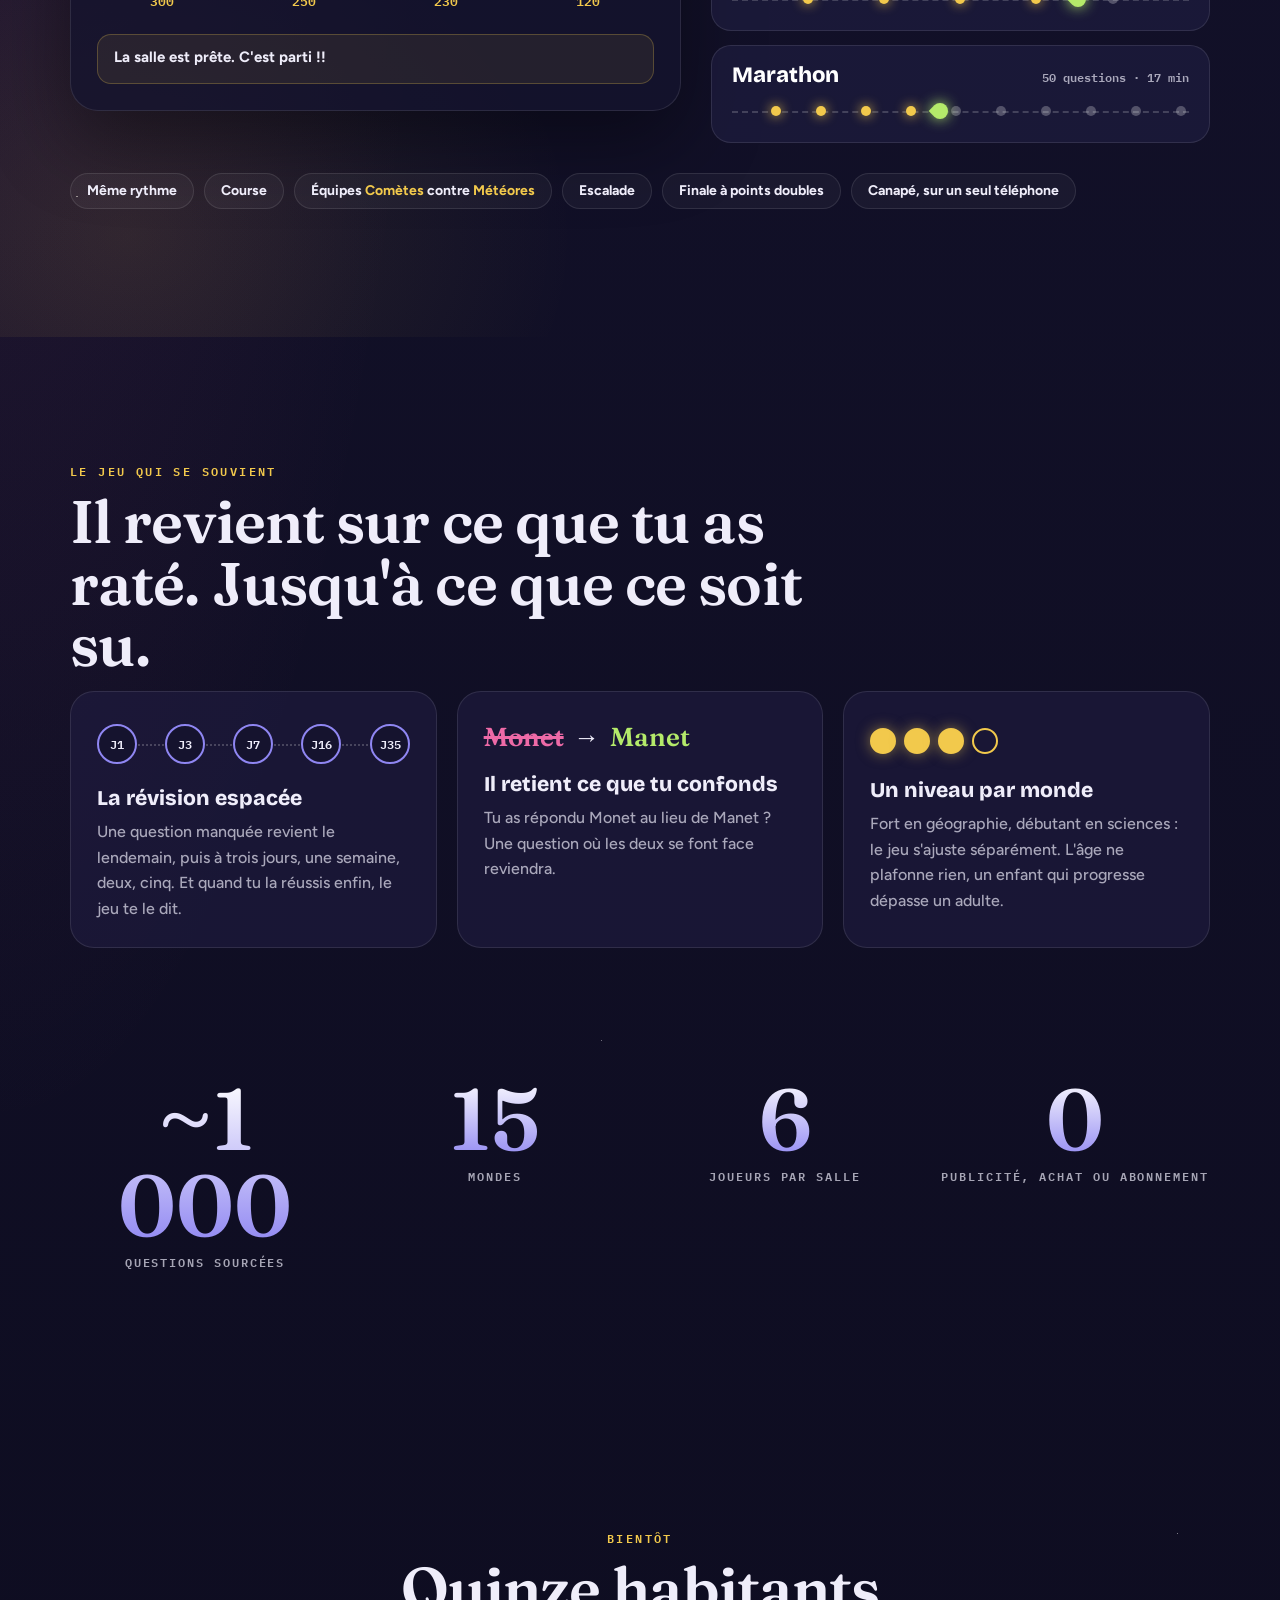
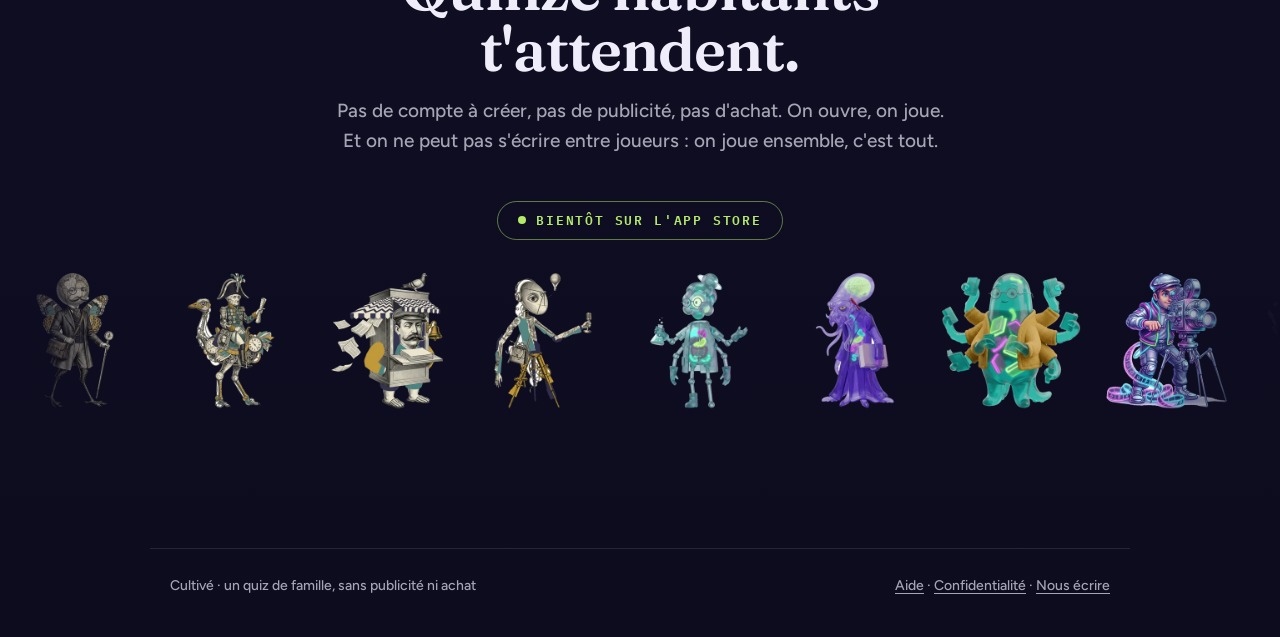
==== commit f917abb0: "Près de mille questions" ====
--- a/index.html
+++ b/index.html
@@ -10,7 +10,7 @@
 <link rel="apple-touch-icon" href="images/icone-180.png">
 <link rel="stylesheet" href="style.css?v=3fac3a9af5">
 <link rel="stylesheet" href="accueil.css?v=36207842a7">
-<script src="accueil.js?v=f53f080621" defer></script>
+<script src="accueil.js?v=fea2014c05" defer></script>
 </head>
 <body class="accueil">
 <header class="cadre entete">
@@ -26,7 +26,7 @@
     <div>
       <div class="surtitre">Quiz de culture générale · iPhone</div>
       <h1 class="titre-une">Saute de monde en monde. <em>Reviens cultivé.</em></h1>
-      <p class="chapo">Quinze mondes, 965 questions sourcées, des parties en direct à plusieurs. Le quiz où les enfants affrontent leurs parents — et gagnent parfois.</p>
+      <p class="chapo">Quinze mondes, près de mille questions sourcées, des parties en direct à plusieurs. Le quiz où les enfants affrontent leurs parents — et gagnent parfois.</p>
       <div class="actions">
         <a class="essayer" href="#jouer">Essaie une question</a>
         <span class="bientot">Bientôt sur l'App Store</span>
@@ -88,7 +88,7 @@
     <div class="apparait" style="--retard:.1s">
       <div class="surtitre">Essaie, là, maintenant</div>
       <h2>Trois questions. Quinze secondes chacune.</h2>
-      <p class="intro">Ce sont de vraies questions du jeu, avec leur image et leur explication. Il en reste 962 à découvrir.</p>
+      <p class="intro">Ce sont de vraies questions du jeu, avec leur image et leur explication. Il y en a près de mille autres à découvrir.</p>
       <div class="argument">
         <div><b>01</b><p><strong>Chaque réponse est expliquée</strong>Même quand tu as juste. Avec la source, pour que tu repartes avec un fait de plus.</p></div>
         <div><b>02</b><p><strong>Le format change avec ton niveau</strong>Choix parmi quatre, réponse écrite de mémoire, cartes à relier, événements à remettre dans l'ordre.</p></div>
@@ -293,7 +293,7 @@
 
 <section class="bloc" style="padding-top:0">
   <div class="large chiffres apparait">
-    <div><strong data-valeur="965">965</strong><span>questions sourcées</span></div>
+    <div><strong>~1 000</strong><span>questions sourcées</span></div>
     <div><strong data-valeur="15">15</strong><span>mondes</span></div>
     <div><strong data-valeur="6">6</strong><span>joueurs par salle</span></div>
     <div><strong data-valeur="0">0</strong><span>publicité, achat ou abonnement</span></div>
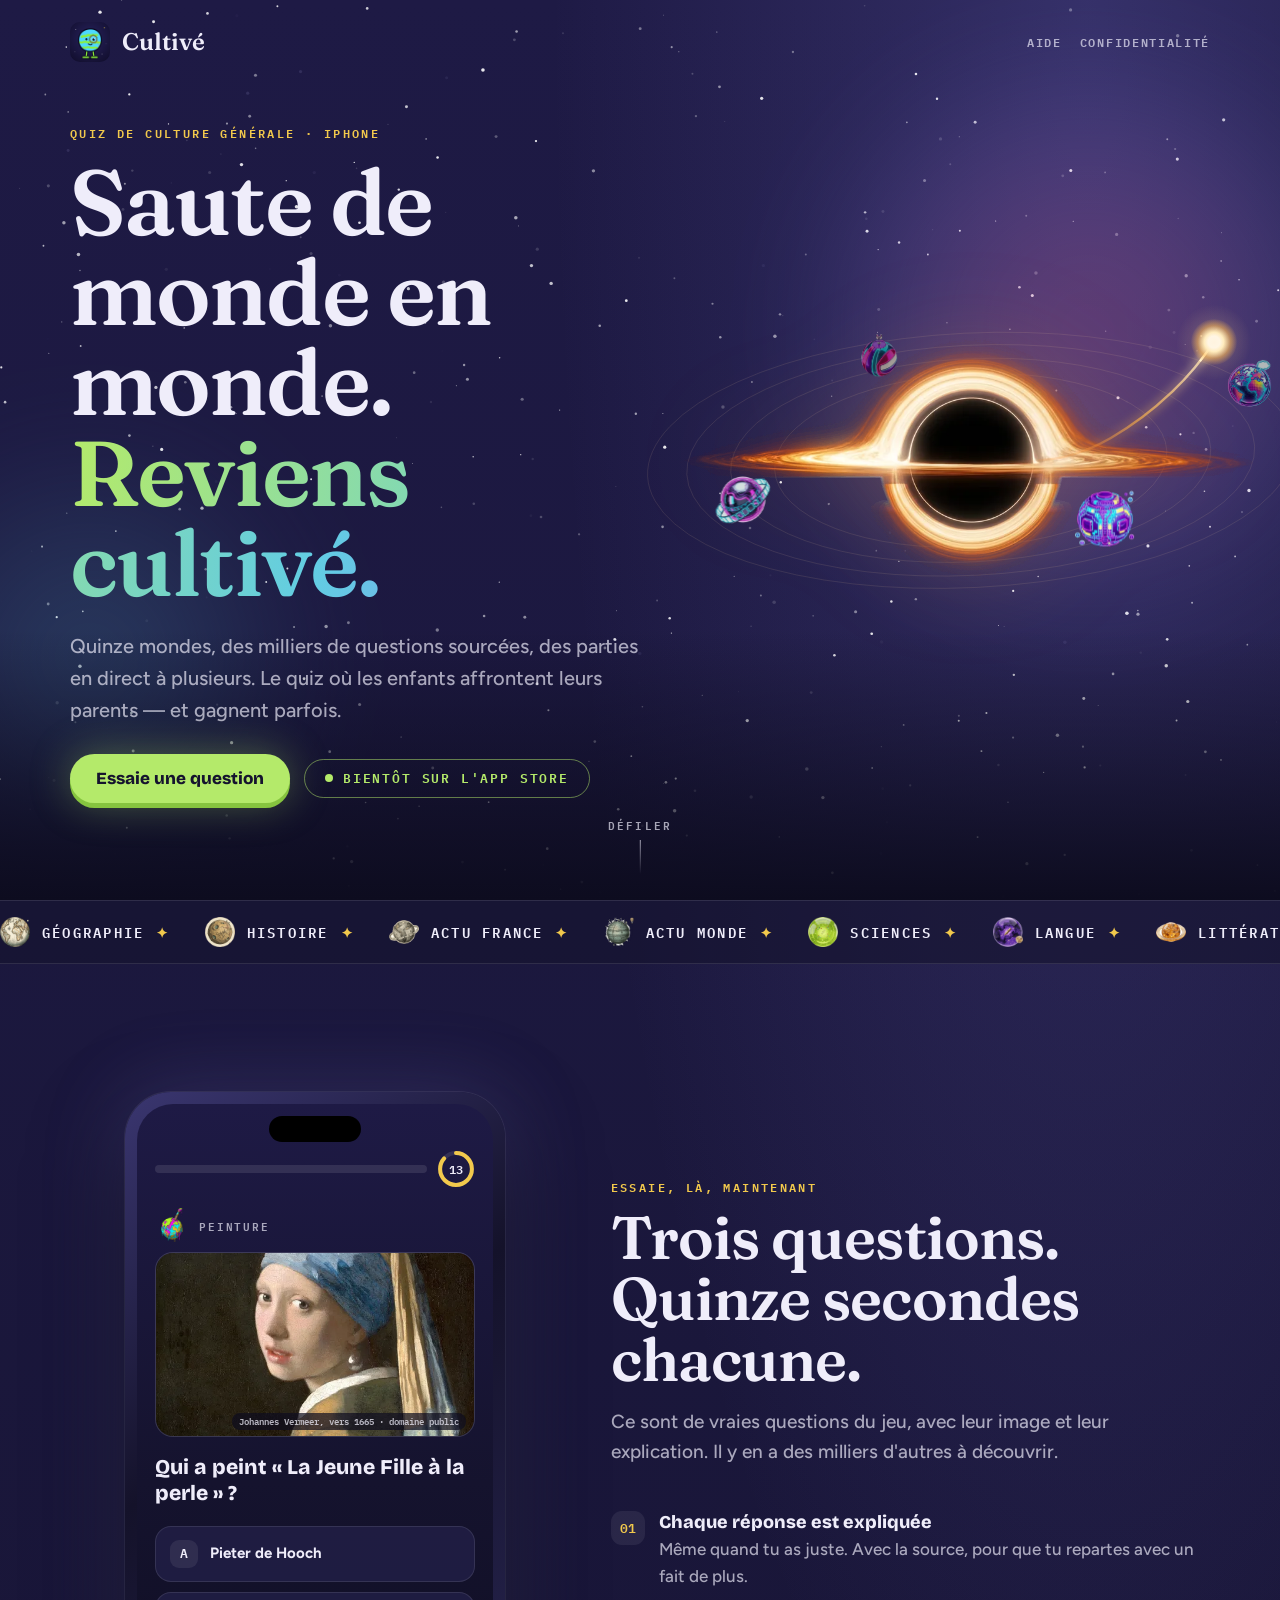
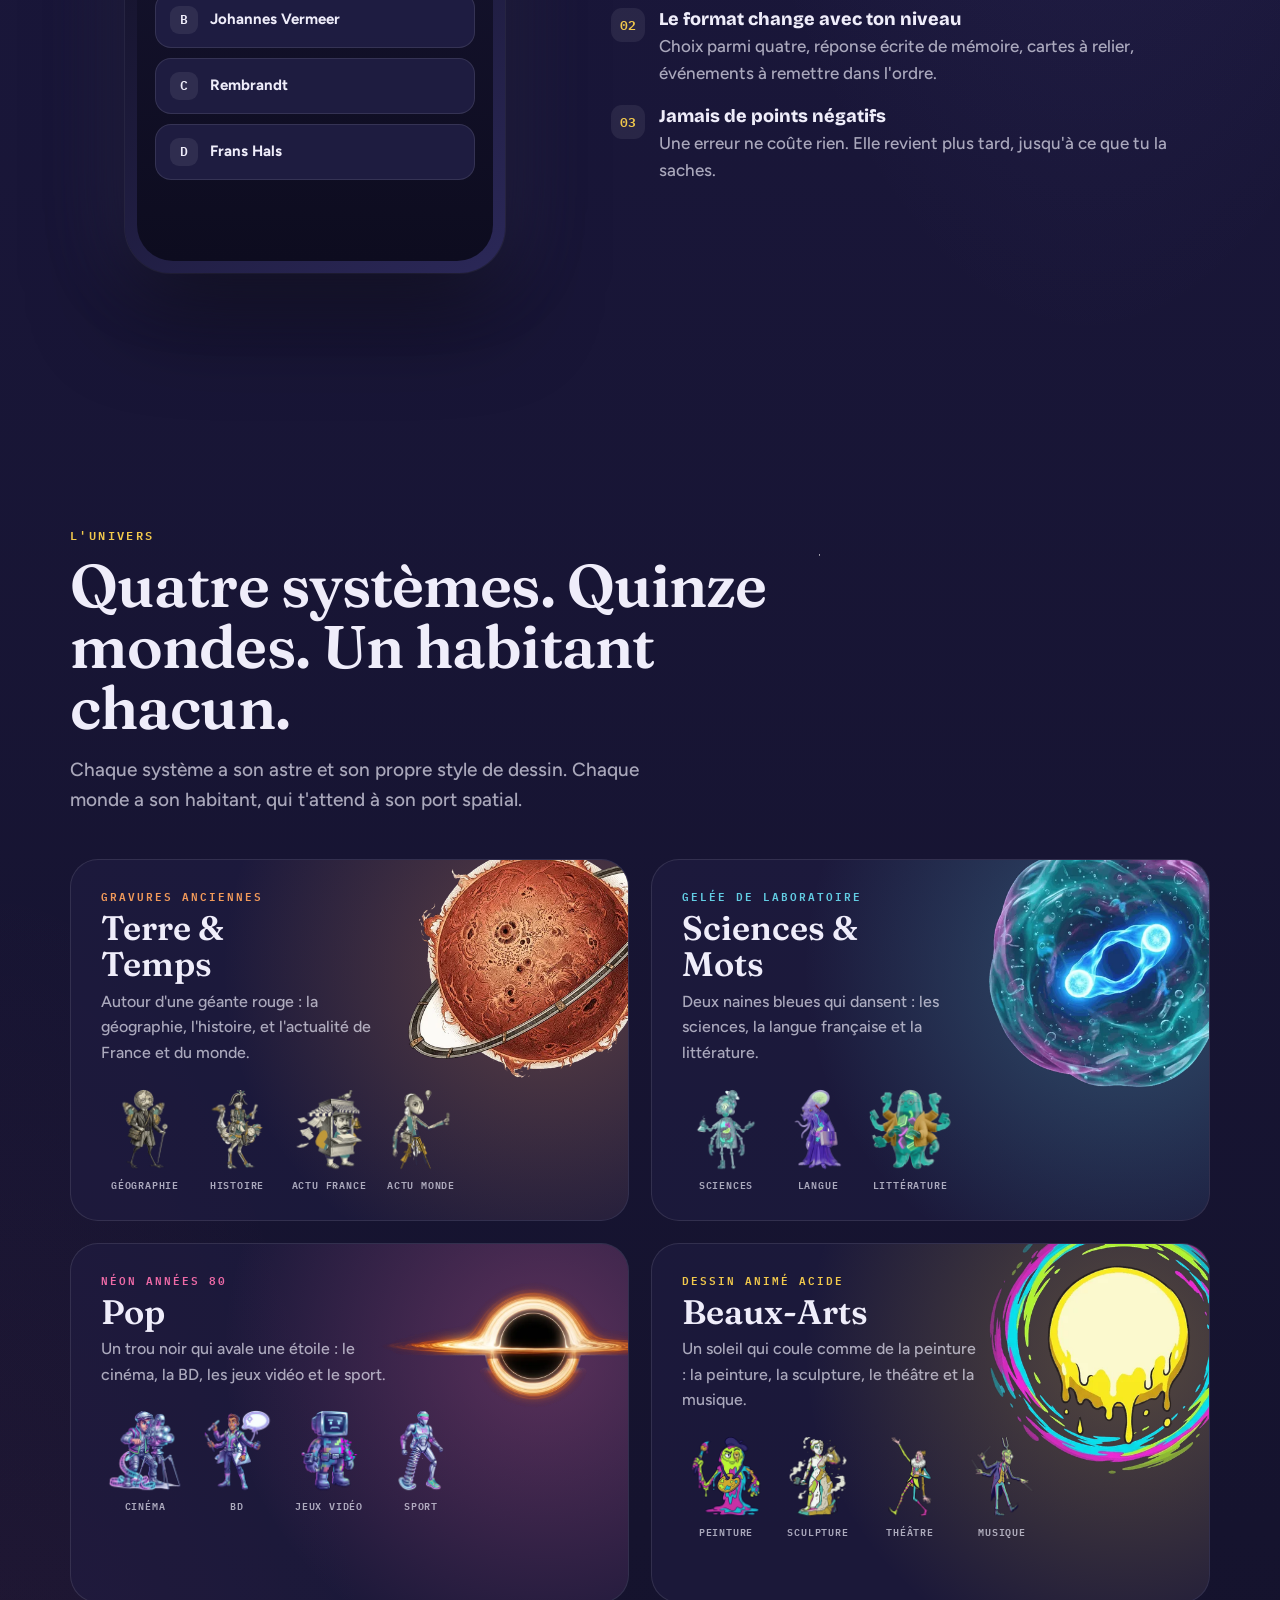
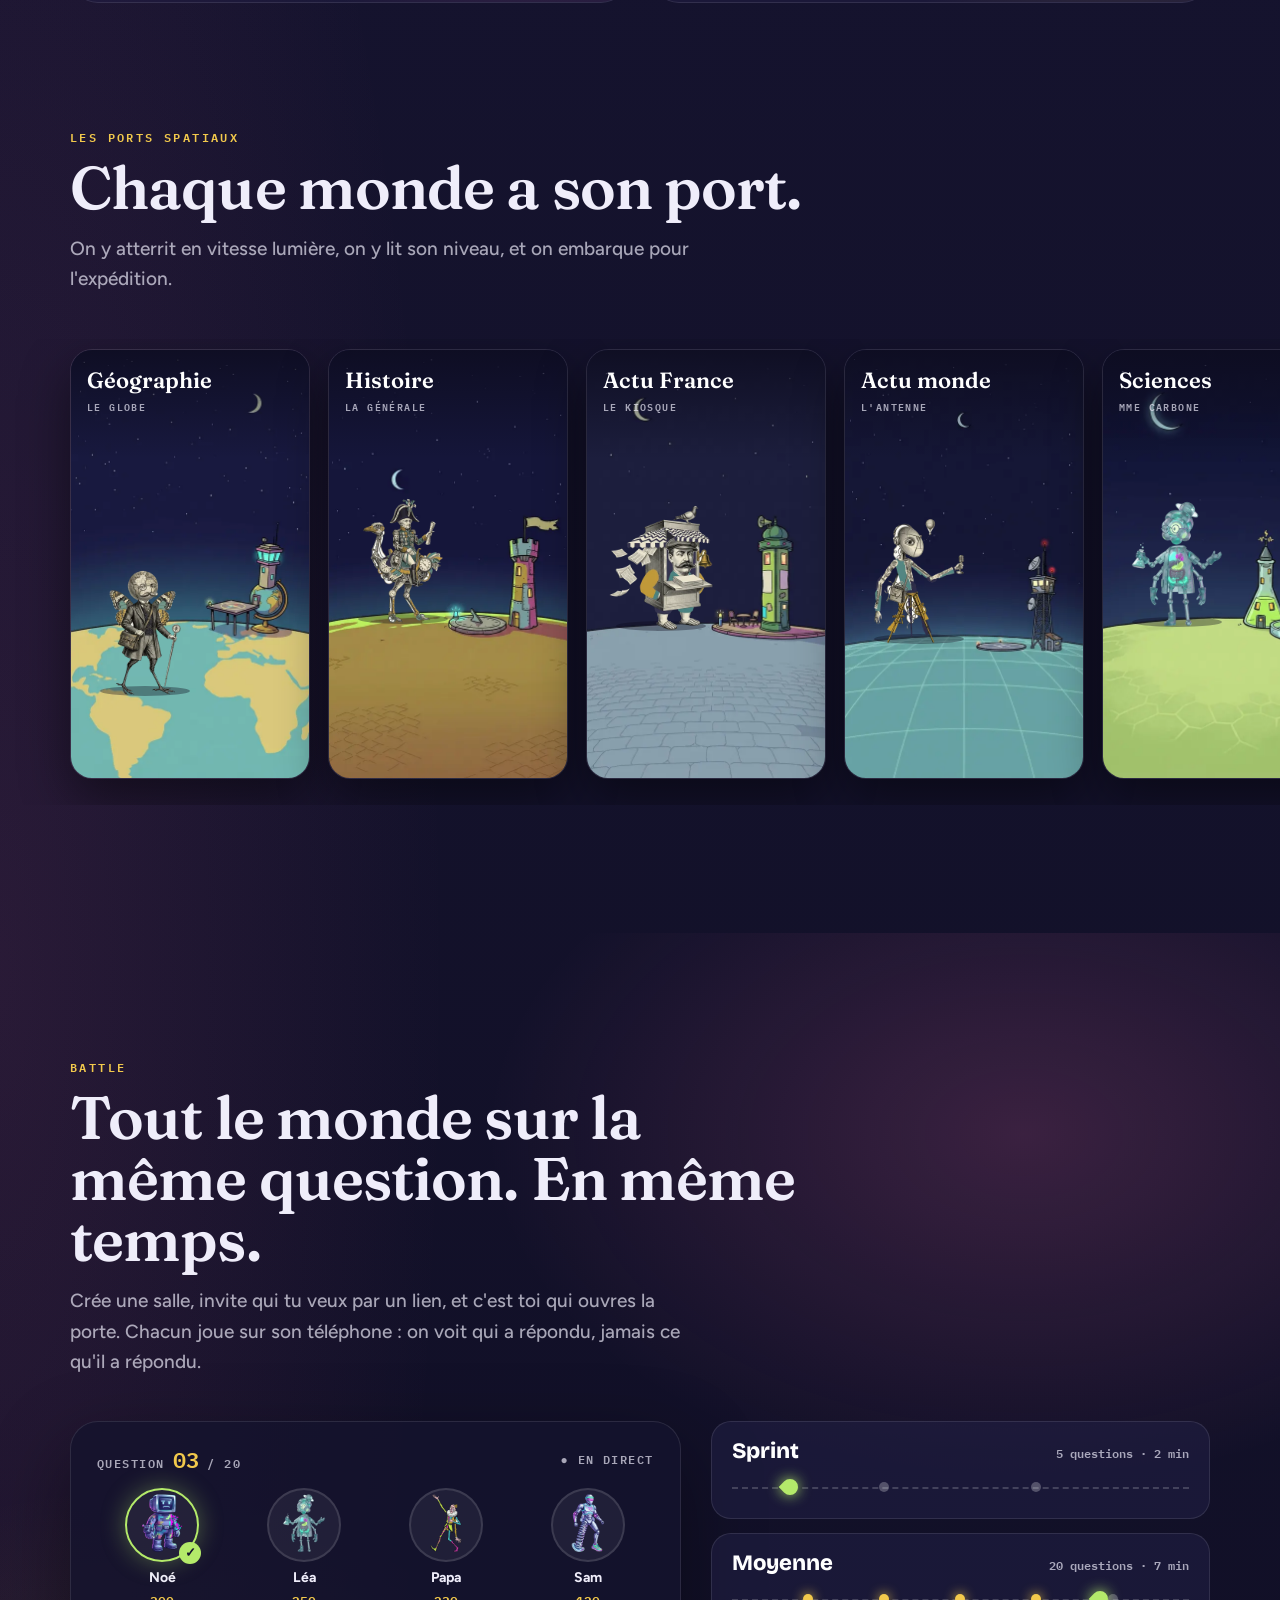
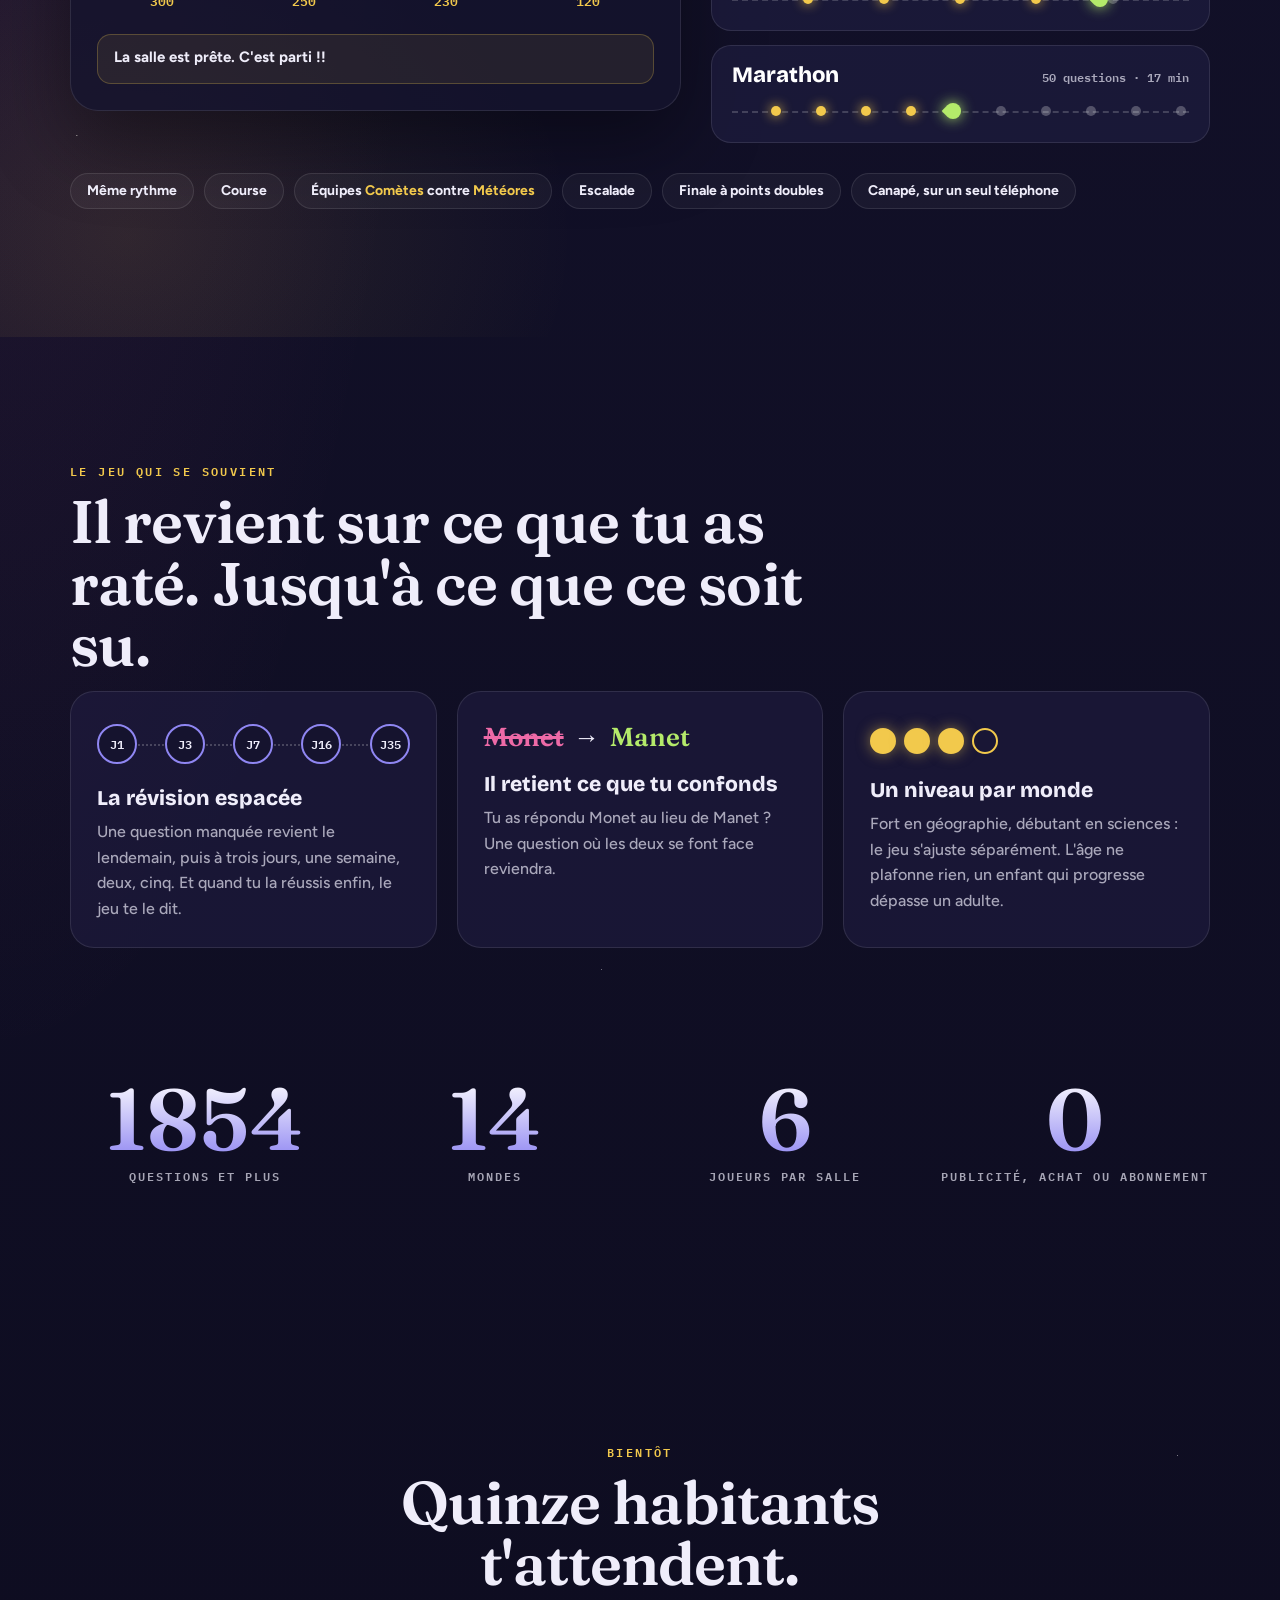
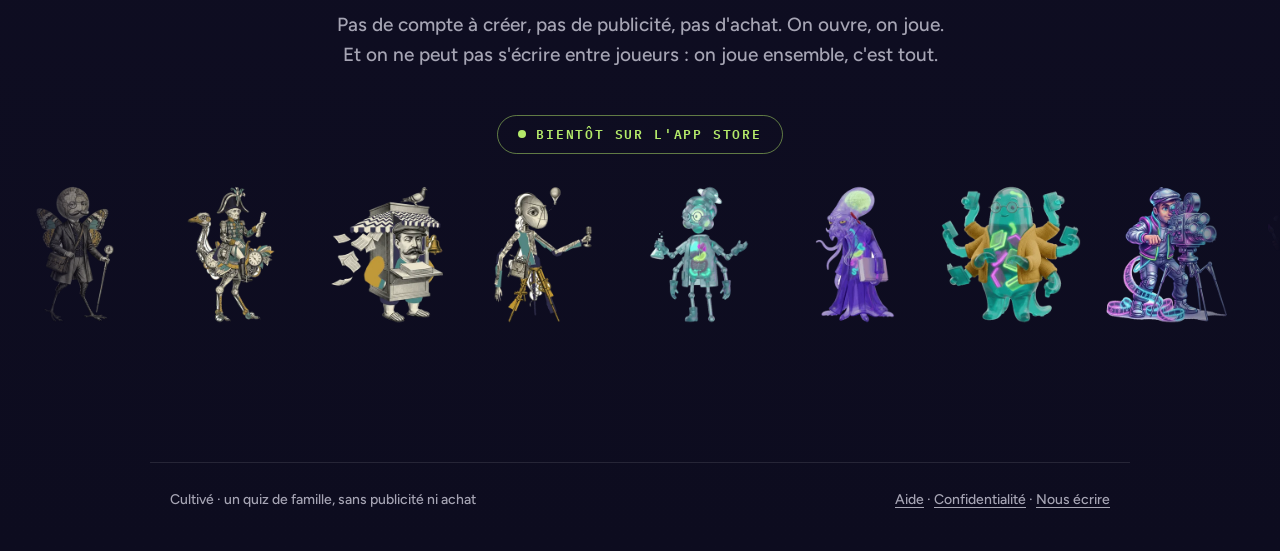
==== commit 5ae4782d: "Des milliers de questions" ====
--- a/index.html
+++ b/index.html
@@ -10,7 +10,7 @@
 <link rel="apple-touch-icon" href="images/icone-180.png">
 <link rel="stylesheet" href="style.css?v=3fac3a9af5">
 <link rel="stylesheet" href="accueil.css?v=36207842a7">
-<script src="accueil.js?v=fea2014c05" defer></script>
+<script src="accueil.js?v=3829f2fe4e" defer></script>
 </head>
 <body class="accueil">
 <header class="cadre entete">
@@ -26,7 +26,7 @@
     <div>
       <div class="surtitre">Quiz de culture générale · iPhone</div>
       <h1 class="titre-une">Saute de monde en monde. <em>Reviens cultivé.</em></h1>
-      <p class="chapo">Quinze mondes, près de mille questions sourcées, des parties en direct à plusieurs. Le quiz où les enfants affrontent leurs parents — et gagnent parfois.</p>
+      <p class="chapo">Quinze mondes, des milliers de questions sourcées, des parties en direct à plusieurs. Le quiz où les enfants affrontent leurs parents — et gagnent parfois.</p>
       <div class="actions">
         <a class="essayer" href="#jouer">Essaie une question</a>
         <span class="bientot">Bientôt sur l'App Store</span>
@@ -88,7 +88,7 @@
     <div class="apparait" style="--retard:.1s">
       <div class="surtitre">Essaie, là, maintenant</div>
       <h2>Trois questions. Quinze secondes chacune.</h2>
-      <p class="intro">Ce sont de vraies questions du jeu, avec leur image et leur explication. Il y en a près de mille autres à découvrir.</p>
+      <p class="intro">Ce sont de vraies questions du jeu, avec leur image et leur explication. Il y en a des milliers d'autres à découvrir.</p>
       <div class="argument">
         <div><b>01</b><p><strong>Chaque réponse est expliquée</strong>Même quand tu as juste. Avec la source, pour que tu repartes avec un fait de plus.</p></div>
         <div><b>02</b><p><strong>Le format change avec ton niveau</strong>Choix parmi quatre, réponse écrite de mémoire, cartes à relier, événements à remettre dans l'ordre.</p></div>
@@ -293,7 +293,7 @@
 
 <section class="bloc" style="padding-top:0">
   <div class="large chiffres apparait">
-    <div><strong>~1 000</strong><span>questions sourcées</span></div>
+    <div><strong data-valeur="2000">2000</strong><span>questions et plus</span></div>
     <div><strong data-valeur="15">15</strong><span>mondes</span></div>
     <div><strong data-valeur="6">6</strong><span>joueurs par salle</span></div>
     <div><strong data-valeur="0">0</strong><span>publicité, achat ou abonnement</span></div>
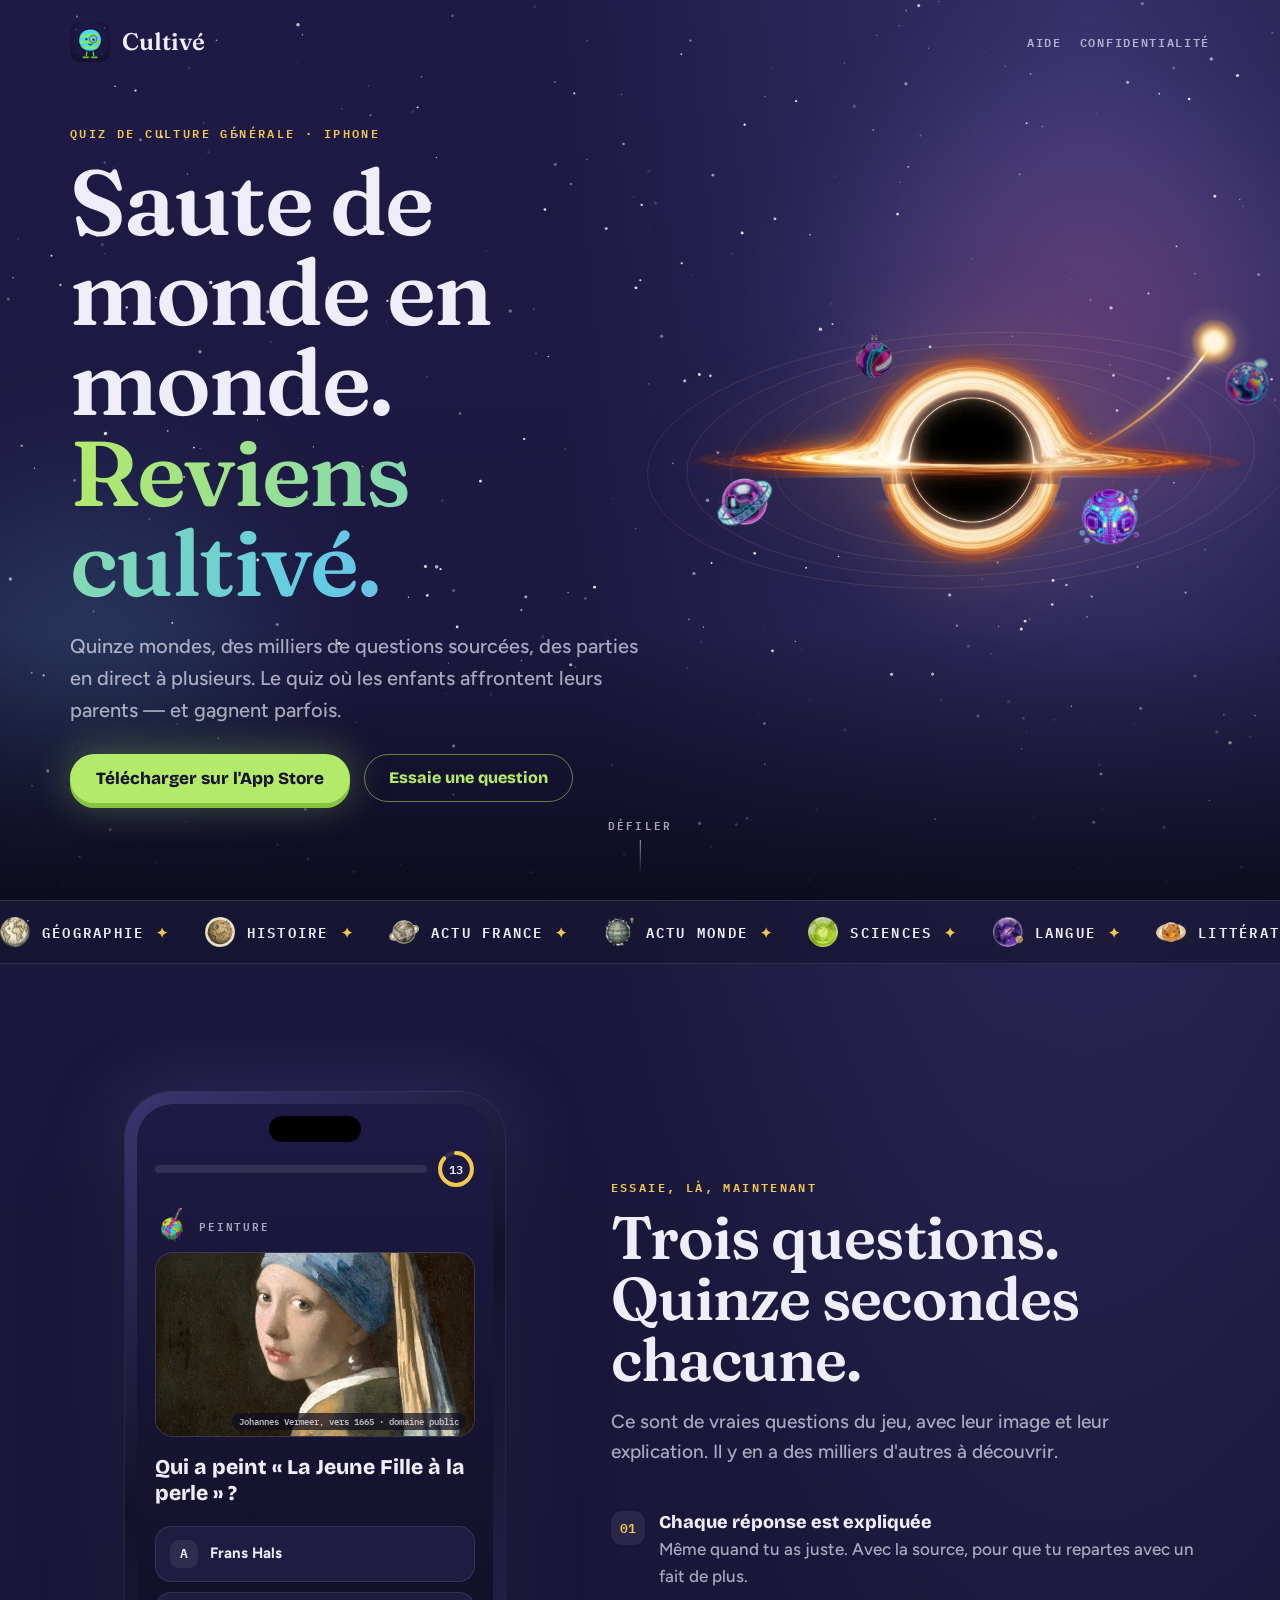
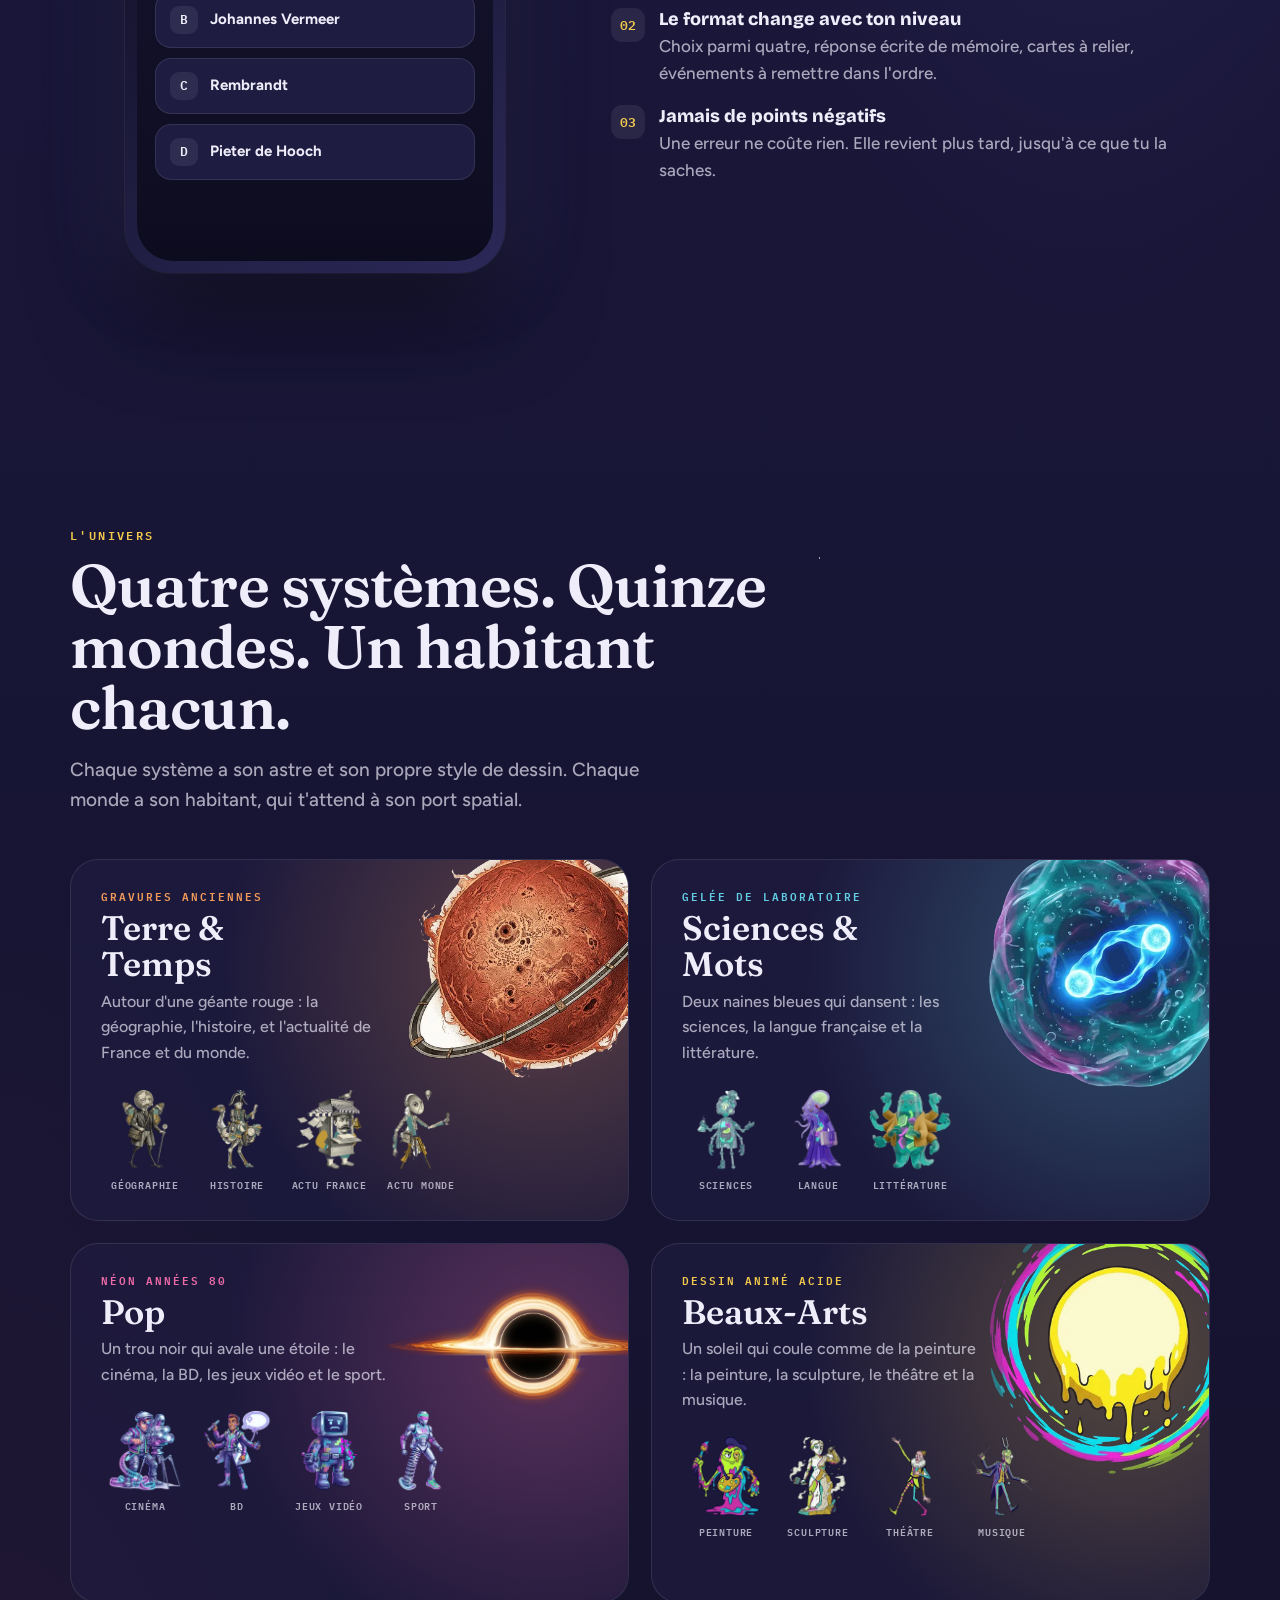
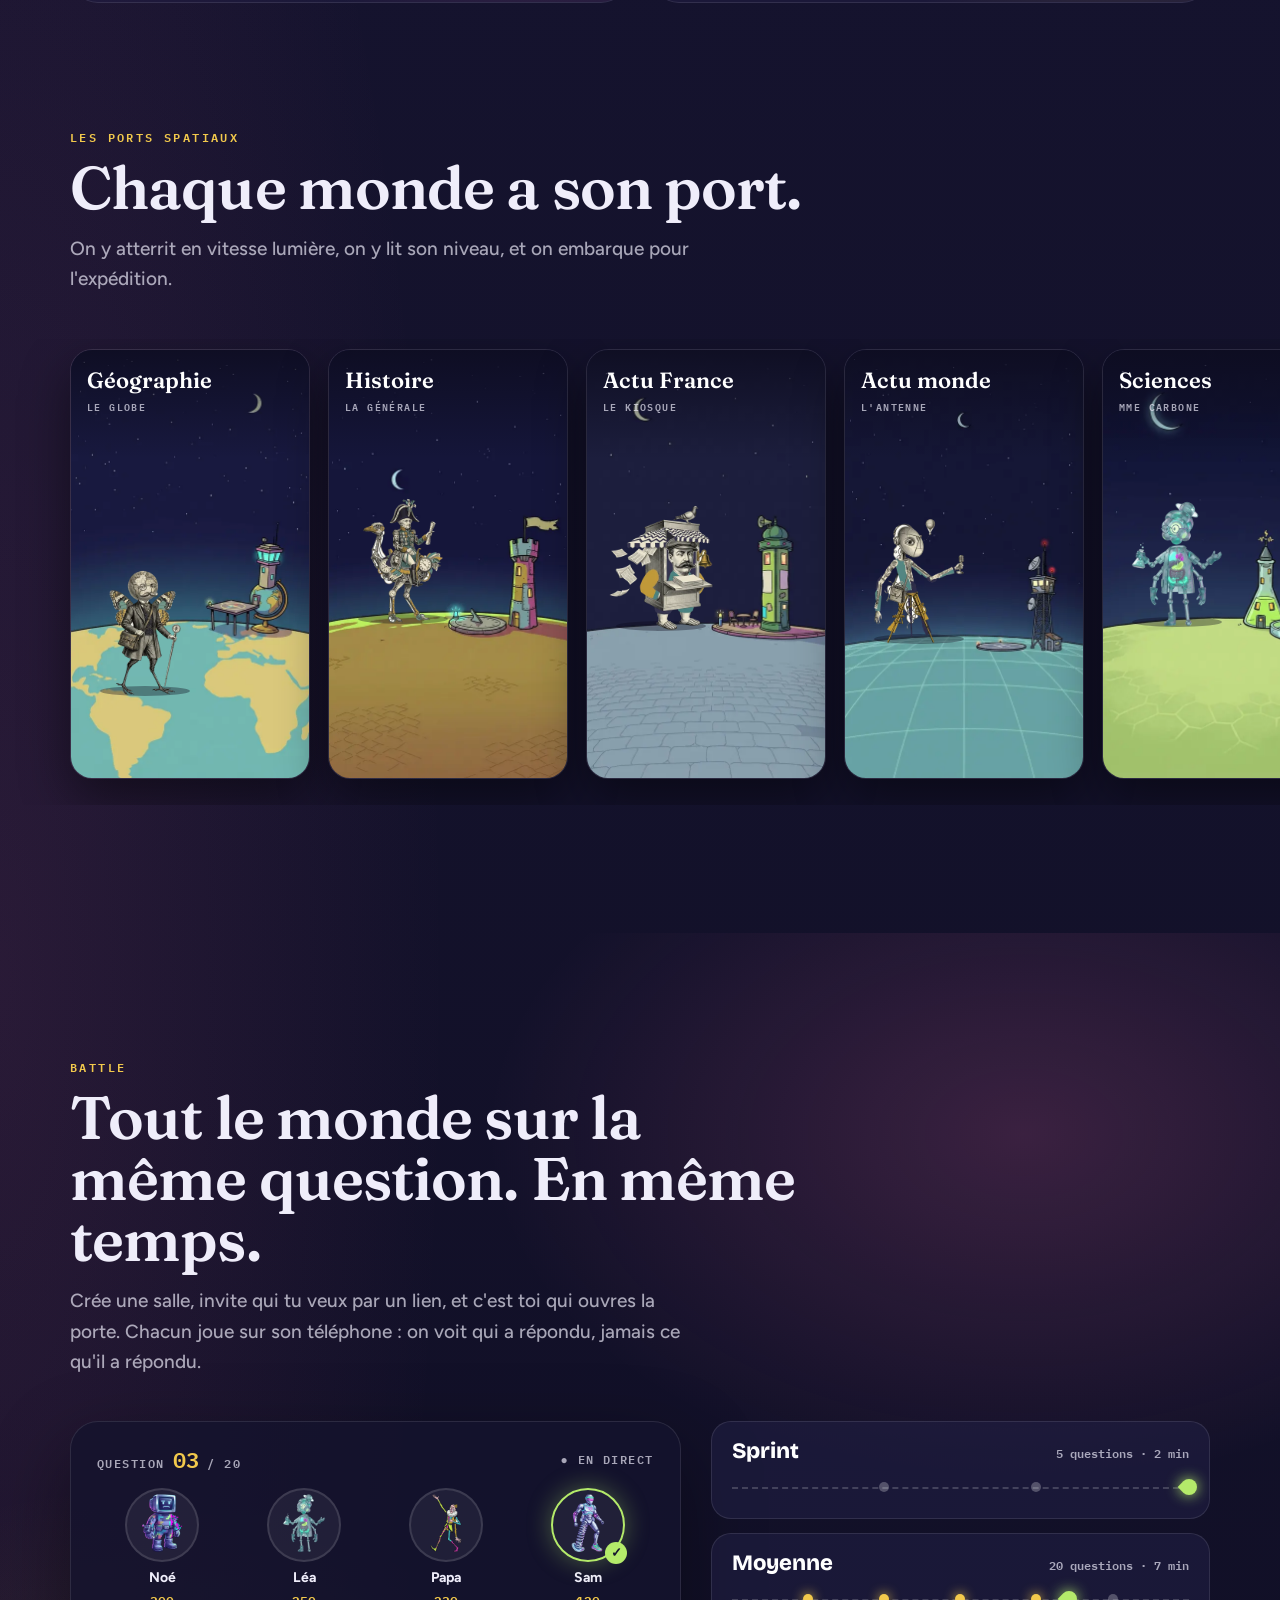
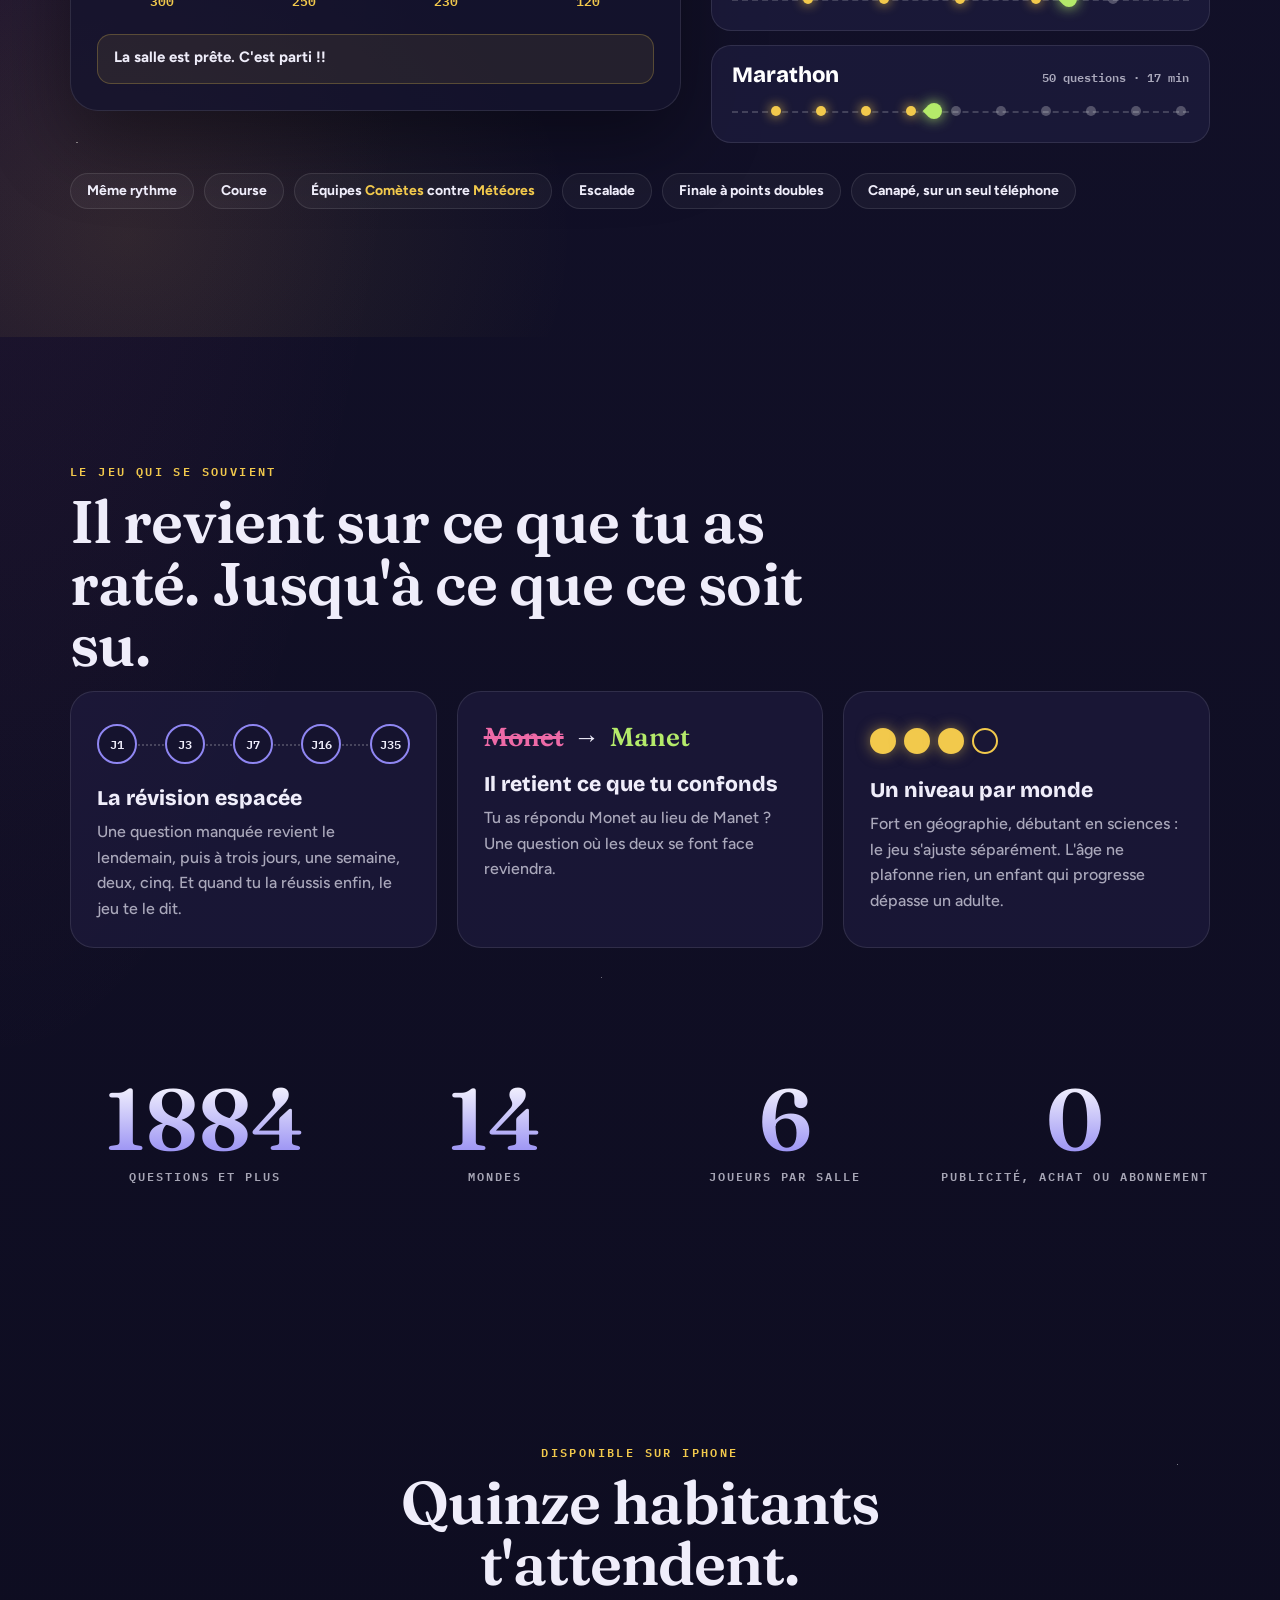
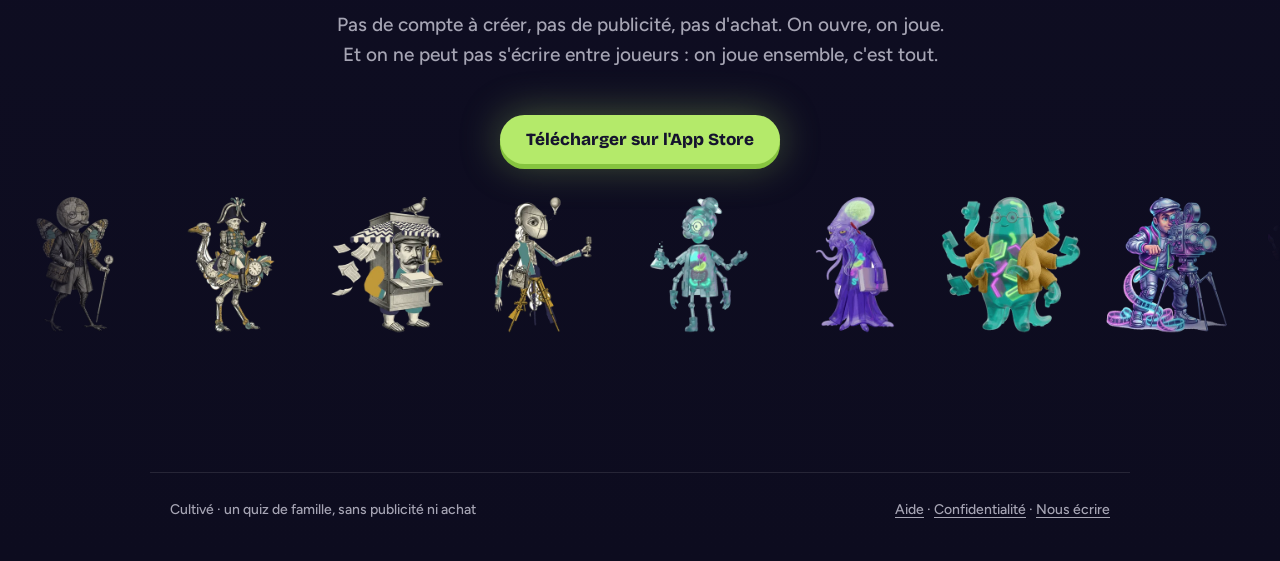
==== commit ae211464: "Le bouton mène à l'App Store : Cultivé est disponible" ====
--- a/index.html
+++ b/index.html
@@ -9,7 +9,7 @@
 <link rel="icon" type="image/png" href="images/icone-64.png">
 <link rel="apple-touch-icon" href="images/icone-180.png">
 <link rel="stylesheet" href="style.css?v=3fac3a9af5">
-<link rel="stylesheet" href="accueil.css?v=36207842a7">
+<link rel="stylesheet" href="accueil.css?v=3d5a097f7b">
 <script src="accueil.js?v=3829f2fe4e" defer></script>
 </head>
 <body class="accueil">
@@ -28,8 +28,8 @@
       <h1 class="titre-une">Saute de monde en monde. <em>Reviens cultivé.</em></h1>
       <p class="chapo">Quinze mondes, des milliers de questions sourcées, des parties en direct à plusieurs. Le quiz où les enfants affrontent leurs parents — et gagnent parfois.</p>
       <div class="actions">
-        <a class="essayer" href="#jouer">Essaie une question</a>
-        <span class="bientot">Bientôt sur l'App Store</span>
+        <a class="essayer" href="https://apps.apple.com/fr/app/id6809164824">Télécharger sur l'App Store</a>
+        <a class="secondaire" href="#jouer">Essaie une question</a>
       </div>
     </div>
     <div class="orrery" aria-hidden="true">
@@ -302,10 +302,10 @@
 
 <section class="bloc final">
   <div class="large apparait">
-    <div class="surtitre">Bientôt</div>
+    <div class="surtitre">Disponible sur iPhone</div>
     <h2>Quinze habitants t'attendent.</h2>
     <p class="intro">Pas de compte à créer, pas de publicité, pas d'achat. On ouvre, on joue. Et on ne peut pas s'écrire entre joueurs : on joue ensemble, c'est tout.</p>
-    <span class="bientot">Bientôt sur l'App Store</span>
+    <a class="essayer" href="https://apps.apple.com/fr/app/id6809164824">Télécharger sur l'App Store</a>
   </div>
   <div class="parade" aria-hidden="true"><div class="piste"><img src="images/habitant-geographie-monde.webp" alt="" loading="lazy" style="--i:0"><img src="images/habitant-histoire-france.webp" alt="" loading="lazy" style="--i:1"><img src="images/habitant-histoire-immediate-france.webp" alt="" loading="lazy" style="--i:2"><img src="images/habitant-histoire-immediate-monde.webp" alt="" loading="lazy" style="--i:3"><img src="images/habitant-sciences-vie-terre.webp" alt="" loading="lazy" style="--i:4"><img src="images/habitant-langue-francaise.webp" alt="" loading="lazy" style="--i:5"><img src="images/habitant-litterature.webp" alt="" loading="lazy" style="--i:6"><img src="images/habitant-cinema.webp" alt="" loading="lazy" style="--i:7"><img src="images/habitant-bande-dessinee.webp" alt="" loading="lazy" style="--i:8"><img src="images/habitant-culture-populaire.webp" alt="" loading="lazy" style="--i:9"><img src="images/habitant-sport.webp" alt="" loading="lazy" style="--i:10"><img src="images/habitant-arts-visuels.webp" alt="" loading="lazy" style="--i:11"><img src="images/habitant-sculpture.webp" alt="" loading="lazy" style="--i:12"><img src="images/habitant-theatre.webp" alt="" loading="lazy" style="--i:13"><img src="images/habitant-musique.webp" alt="" loading="lazy" style="--i:14"><img src="images/habitant-geographie-monde.webp" alt="" loading="lazy" style="--i:15"><img src="images/habitant-histoire-france.webp" alt="" loading="lazy" style="--i:16"><img src="images/habitant-histoire-immediate-france.webp" alt="" loading="lazy" style="--i:17"><img src="images/habitant-histoire-immediate-monde.webp" alt="" loading="lazy" style="--i:18"><img src="images/habitant-sciences-vie-terre.webp" alt="" loading="lazy" style="--i:19"><img src="images/habitant-langue-francaise.webp" alt="" loading="lazy" style="--i:20"><img src="images/habitant-litterature.webp" alt="" loading="lazy" style="--i:21"><img src="images/habitant-cinema.webp" alt="" loading="lazy" style="--i:22"><img src="images/habitant-bande-dessinee.webp" alt="" loading="lazy" style="--i:23"><img src="images/habitant-culture-populaire.webp" alt="" loading="lazy" style="--i:24"><img src="images/habitant-sport.webp" alt="" loading="lazy" style="--i:25"><img src="images/habitant-arts-visuels.webp" alt="" loading="lazy" style="--i:26"><img src="images/habitant-sculpture.webp" alt="" loading="lazy" style="--i:27"><img src="images/habitant-theatre.webp" alt="" loading="lazy" style="--i:28"><img src="images/habitant-musique.webp" alt="" loading="lazy" style="--i:29"></div></div>
 </section>
--- a/accueil.css
+++ b/accueil.css
@@ -27,6 +27,8 @@
 .essayer { display: inline-flex; align-items: center; gap: 10px; padding: 16px 26px; border-radius: 999px; background: var(--portail); color: var(--encre); font: 800 17px/1 "Bricolage", system-ui, sans-serif; text-decoration: none; box-shadow: 0 5px 0 #86C43F, 0 0 40px rgba(180,234,106,.35); transition: transform .15s; }
 .essayer:hover { color: var(--encre); transform: translateY(-2px); }
 .essayer:active { transform: translateY(3px); box-shadow: 0 2px 0 #86C43F; }
+.secondaire { display: inline-flex; align-items: center; padding: 15px 24px; border-radius: 999px; border: 1px solid rgba(180,234,106,.5); color: var(--portail); font: 700 16px/1 "Bricolage", system-ui, sans-serif; text-decoration: none; transition: transform .15s; }
+.secondaire:hover { color: var(--portail); transform: translateY(-2px); }
 .defiler { position: absolute; bottom: 26px; left: 50%; transform: translateX(-50%); font: 600 11px/1 "Plex Mono", monospace; letter-spacing: .2em; color: var(--texte-doux); text-transform: uppercase; display: flex; flex-direction: column; align-items: center; gap: 10px; }
 .defiler::after { content: ""; width: 1px; height: 34px; background: linear-gradient(var(--texte-doux), transparent); animation: goutte 1.8s ease-in-out infinite; transform-origin: top; }
 @keyframes goutte { 0% { transform: scaleY(0); } 60% { transform: scaleY(1); } 100% { transform: scaleY(1); opacity: 0; } }
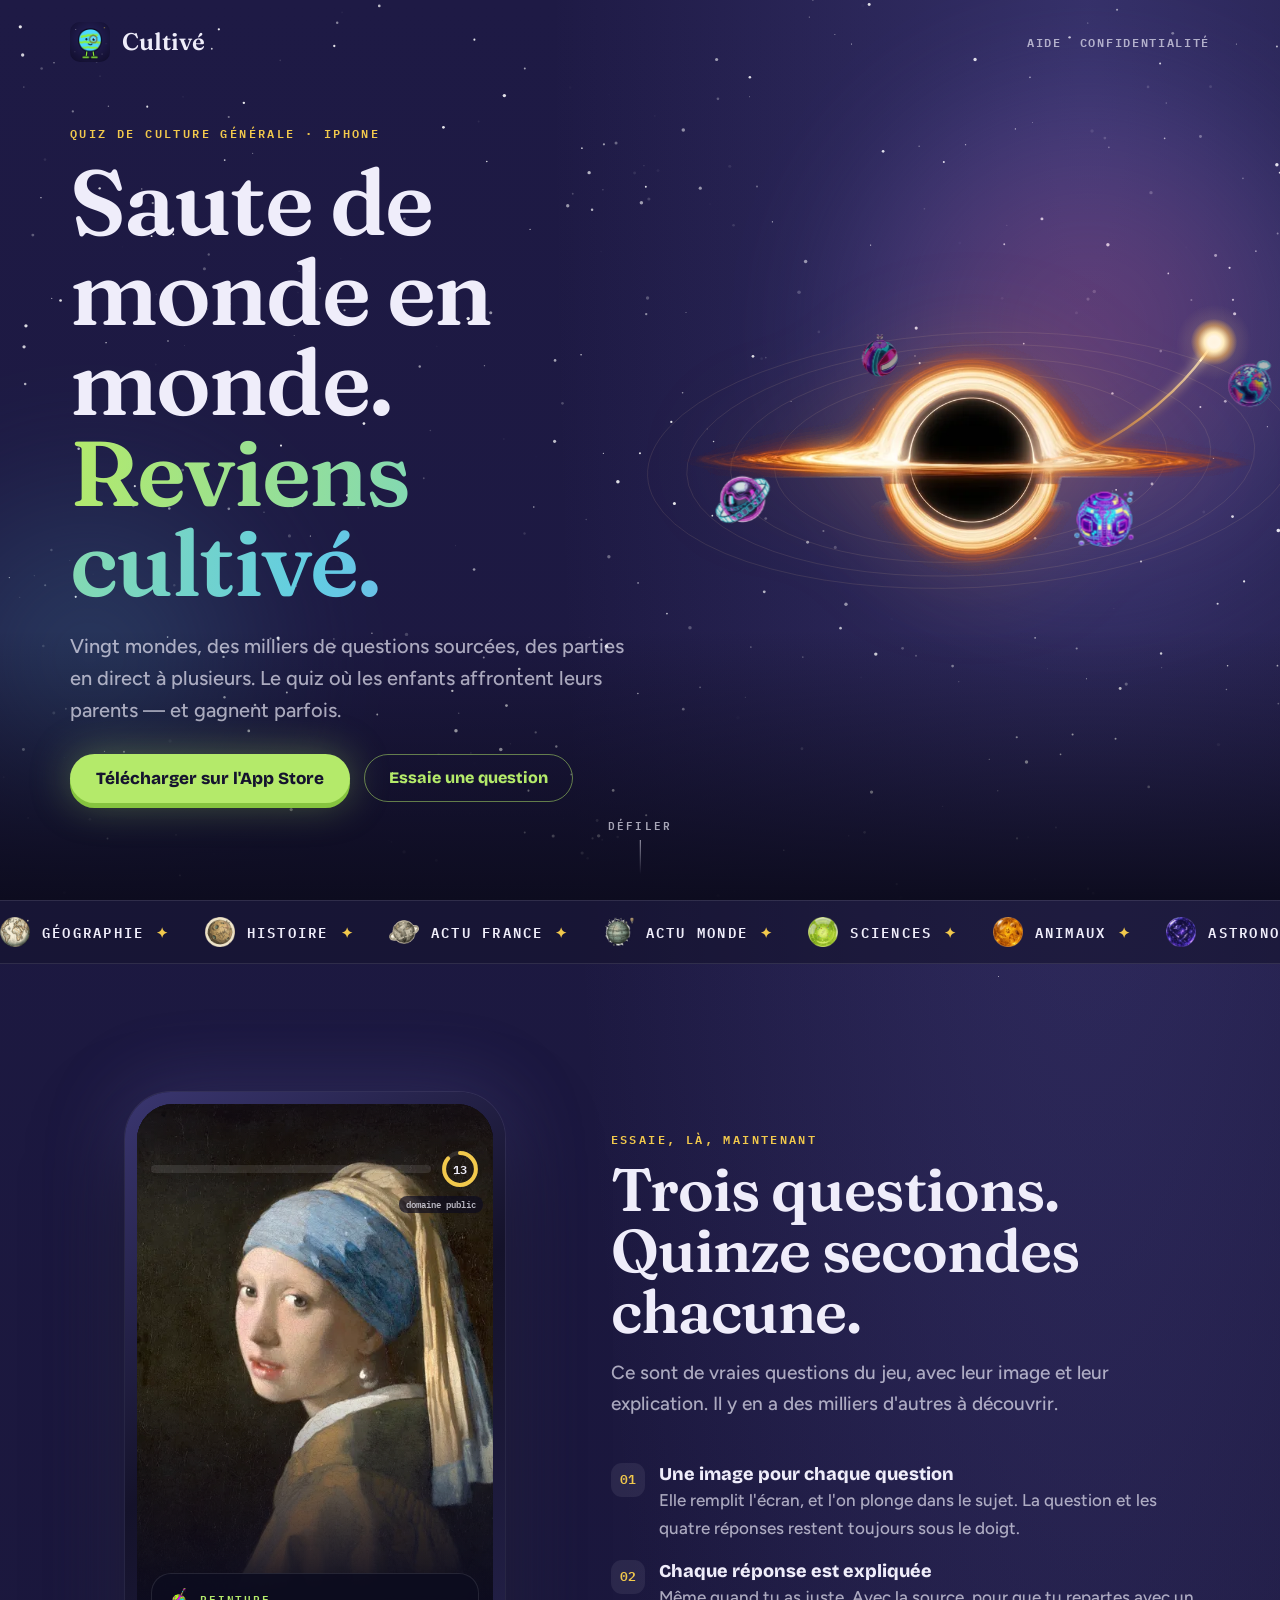
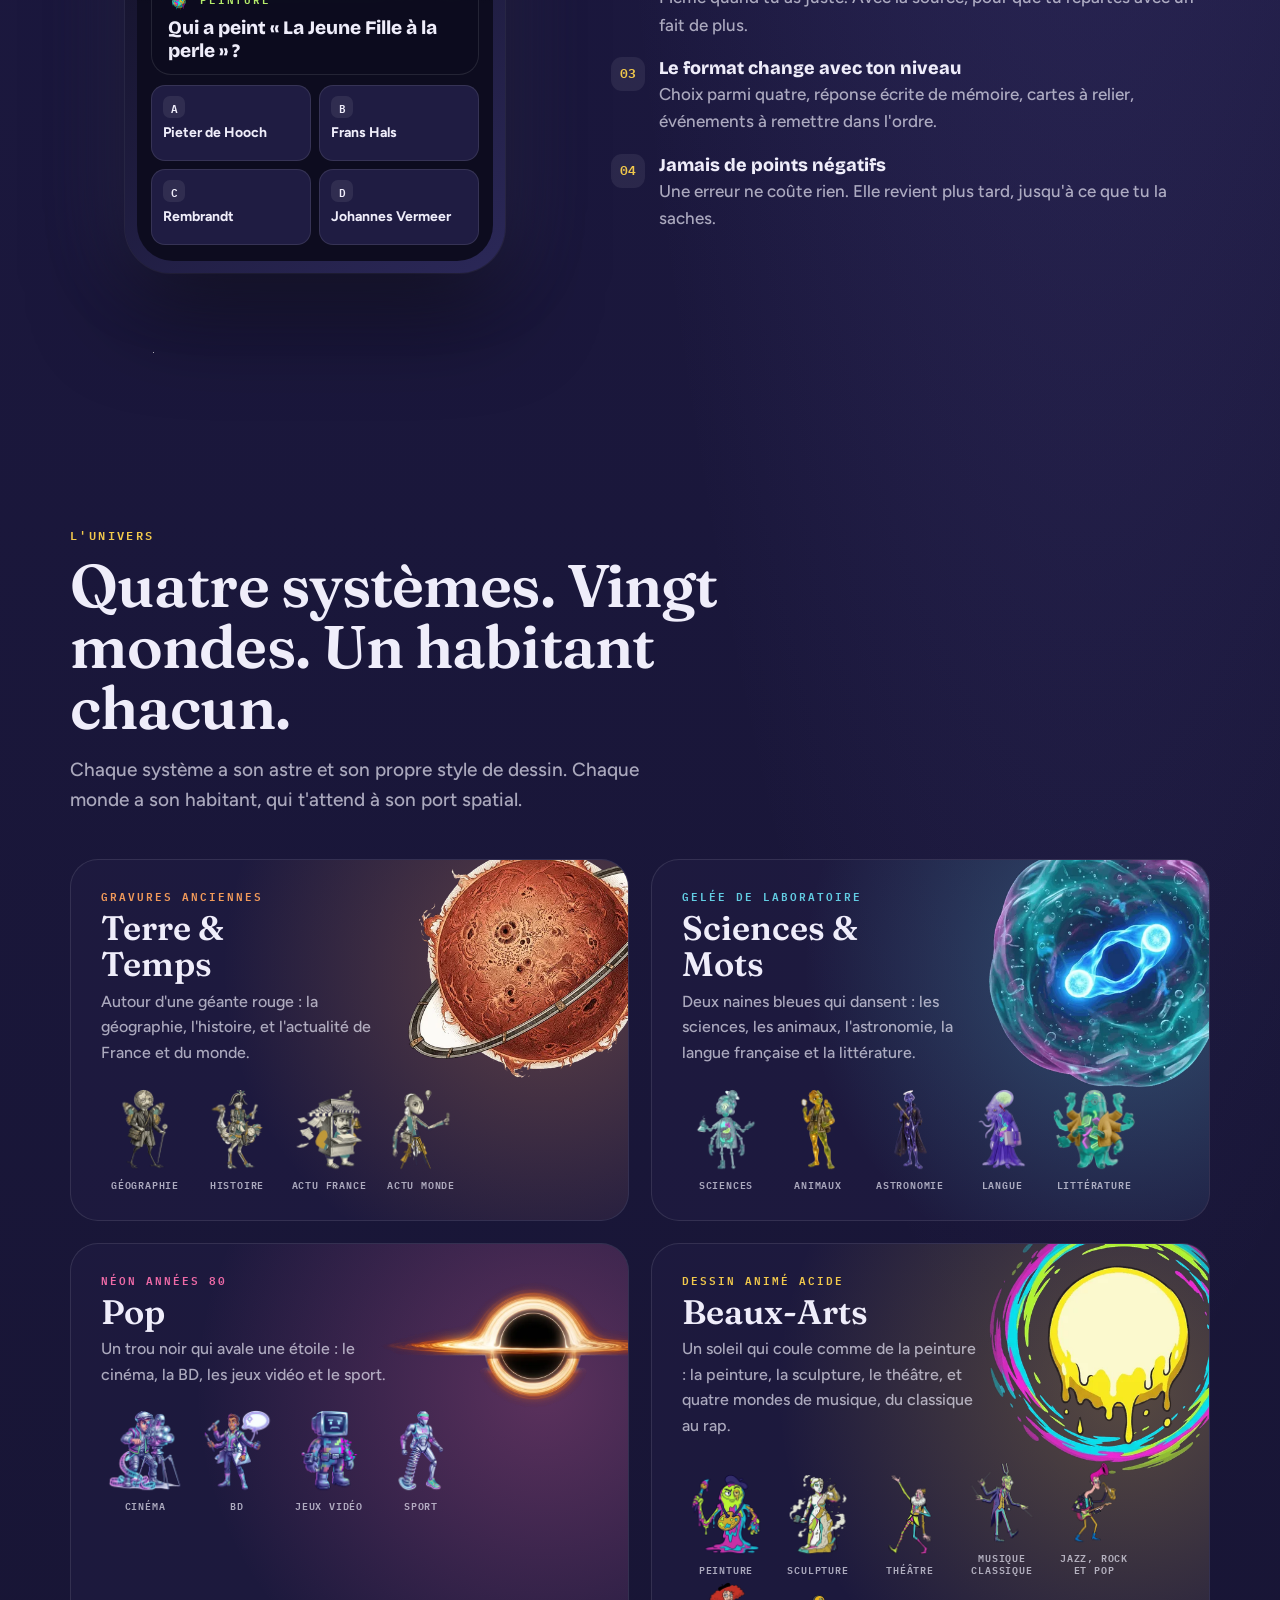
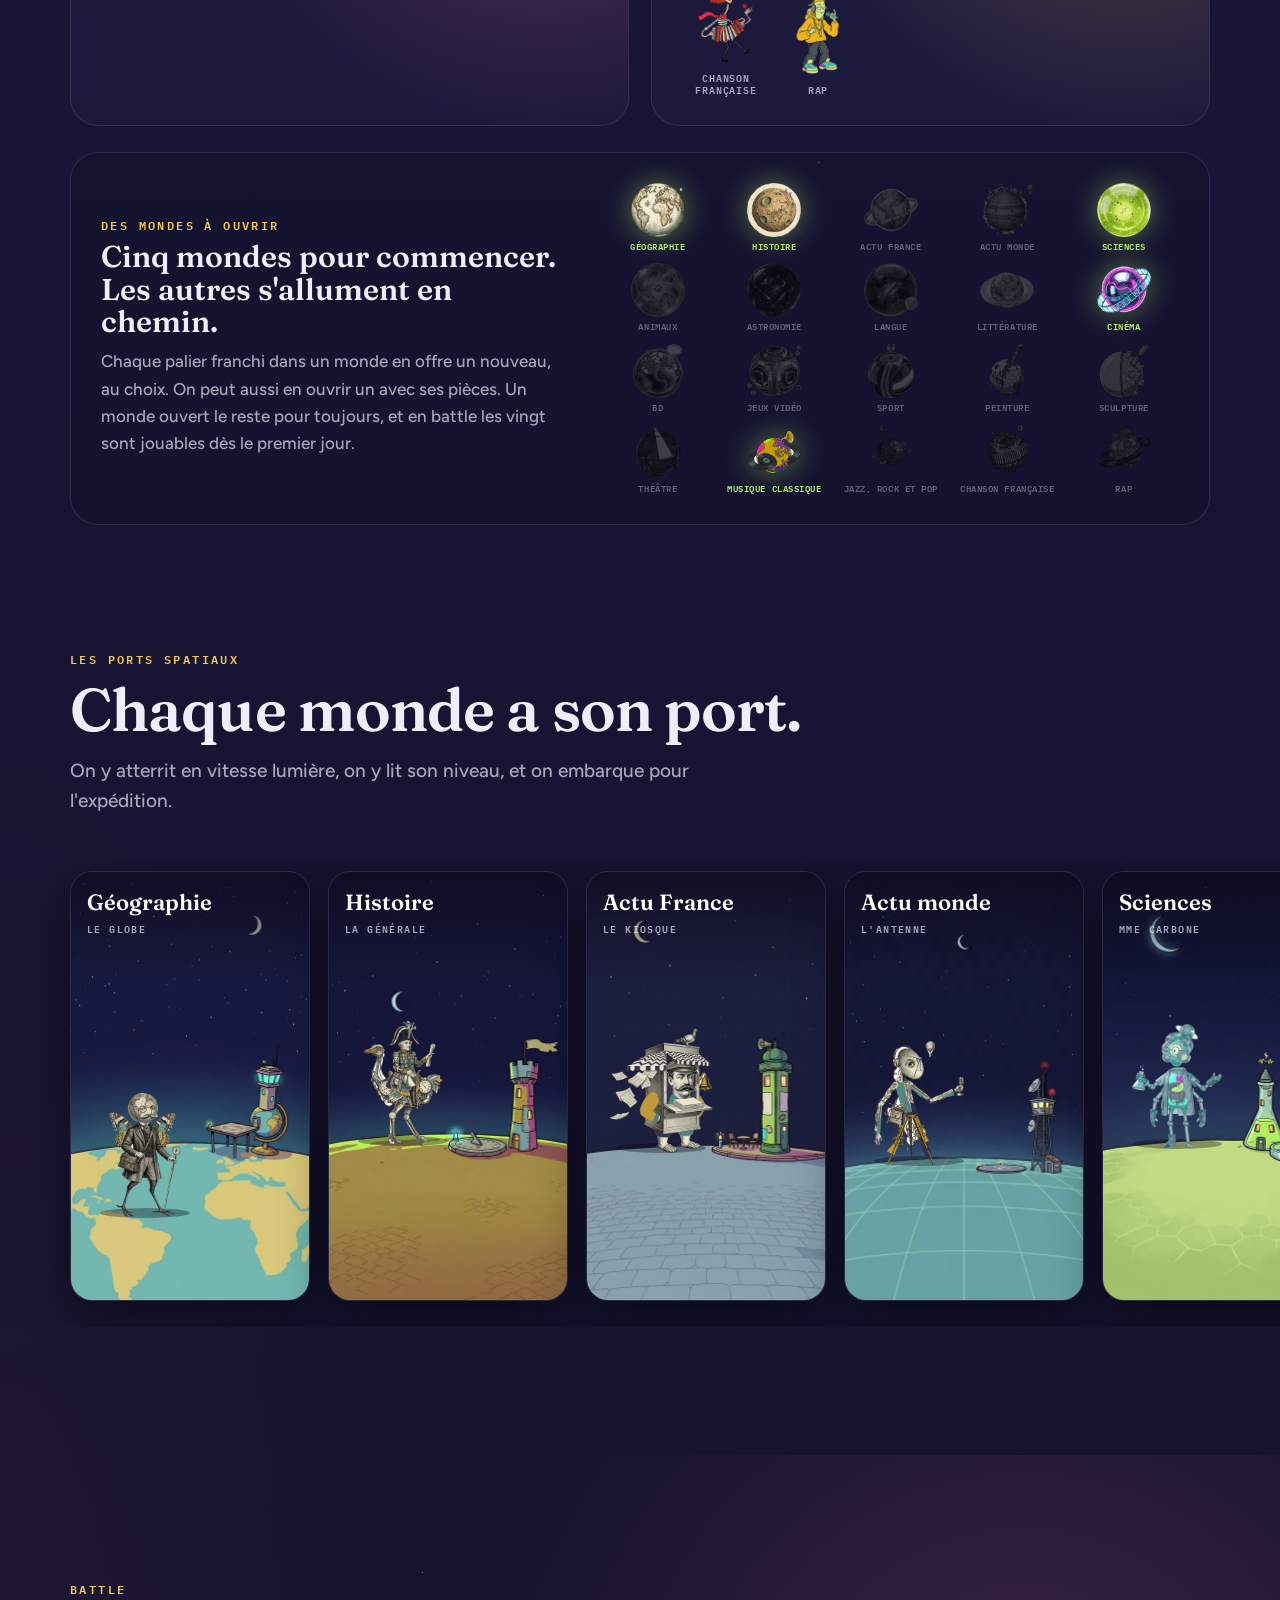
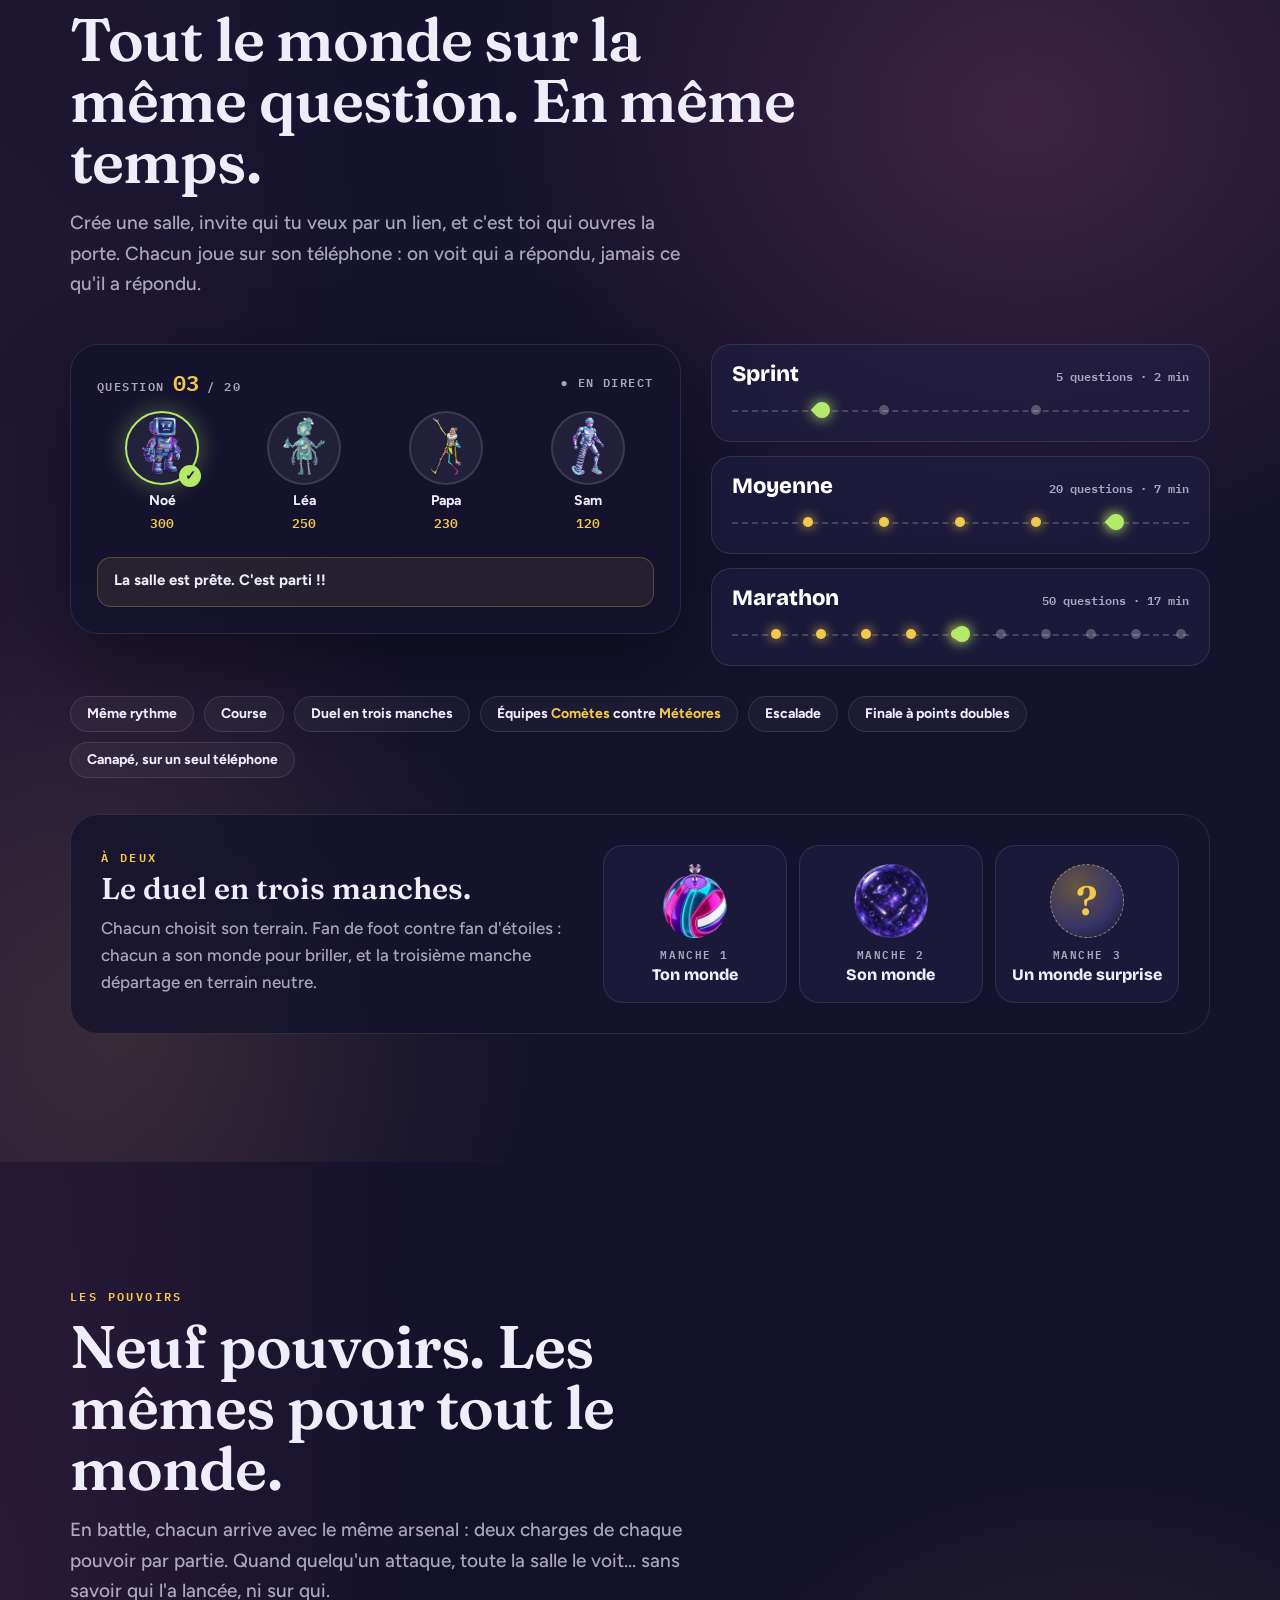
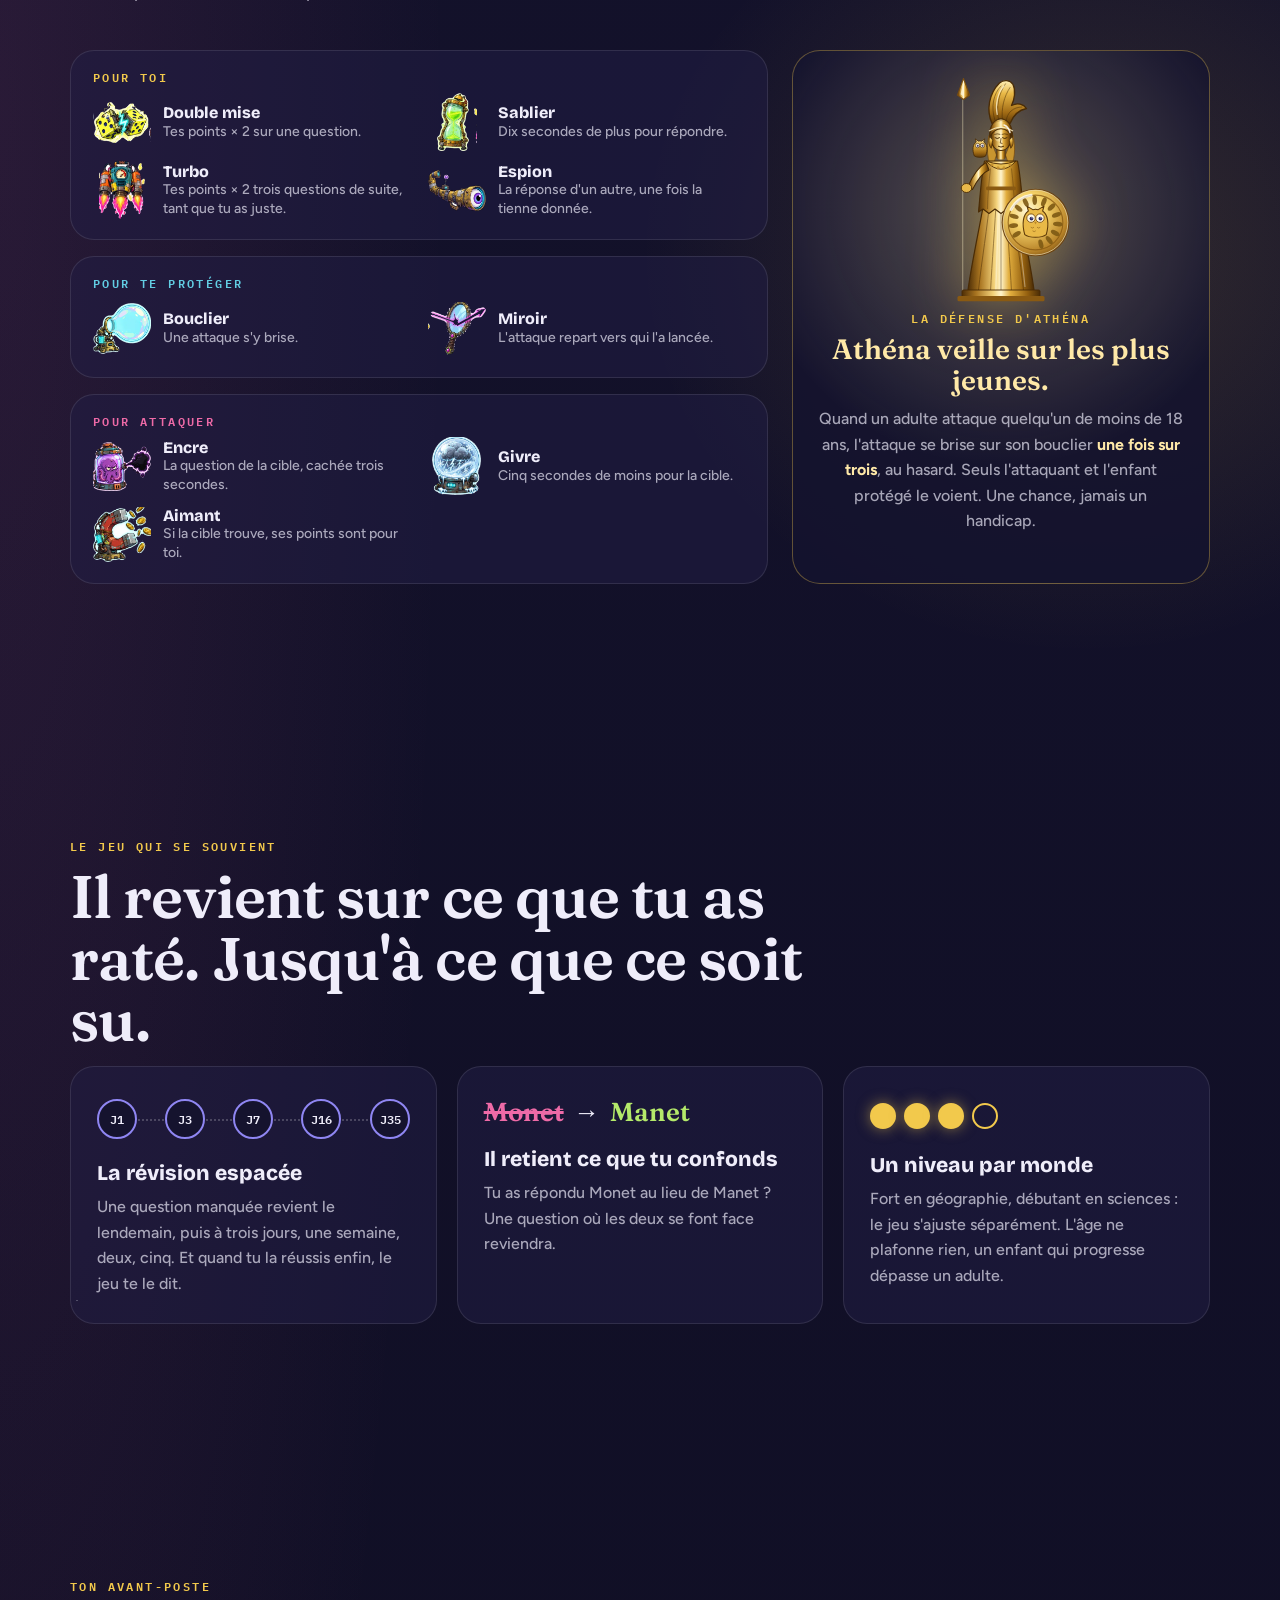
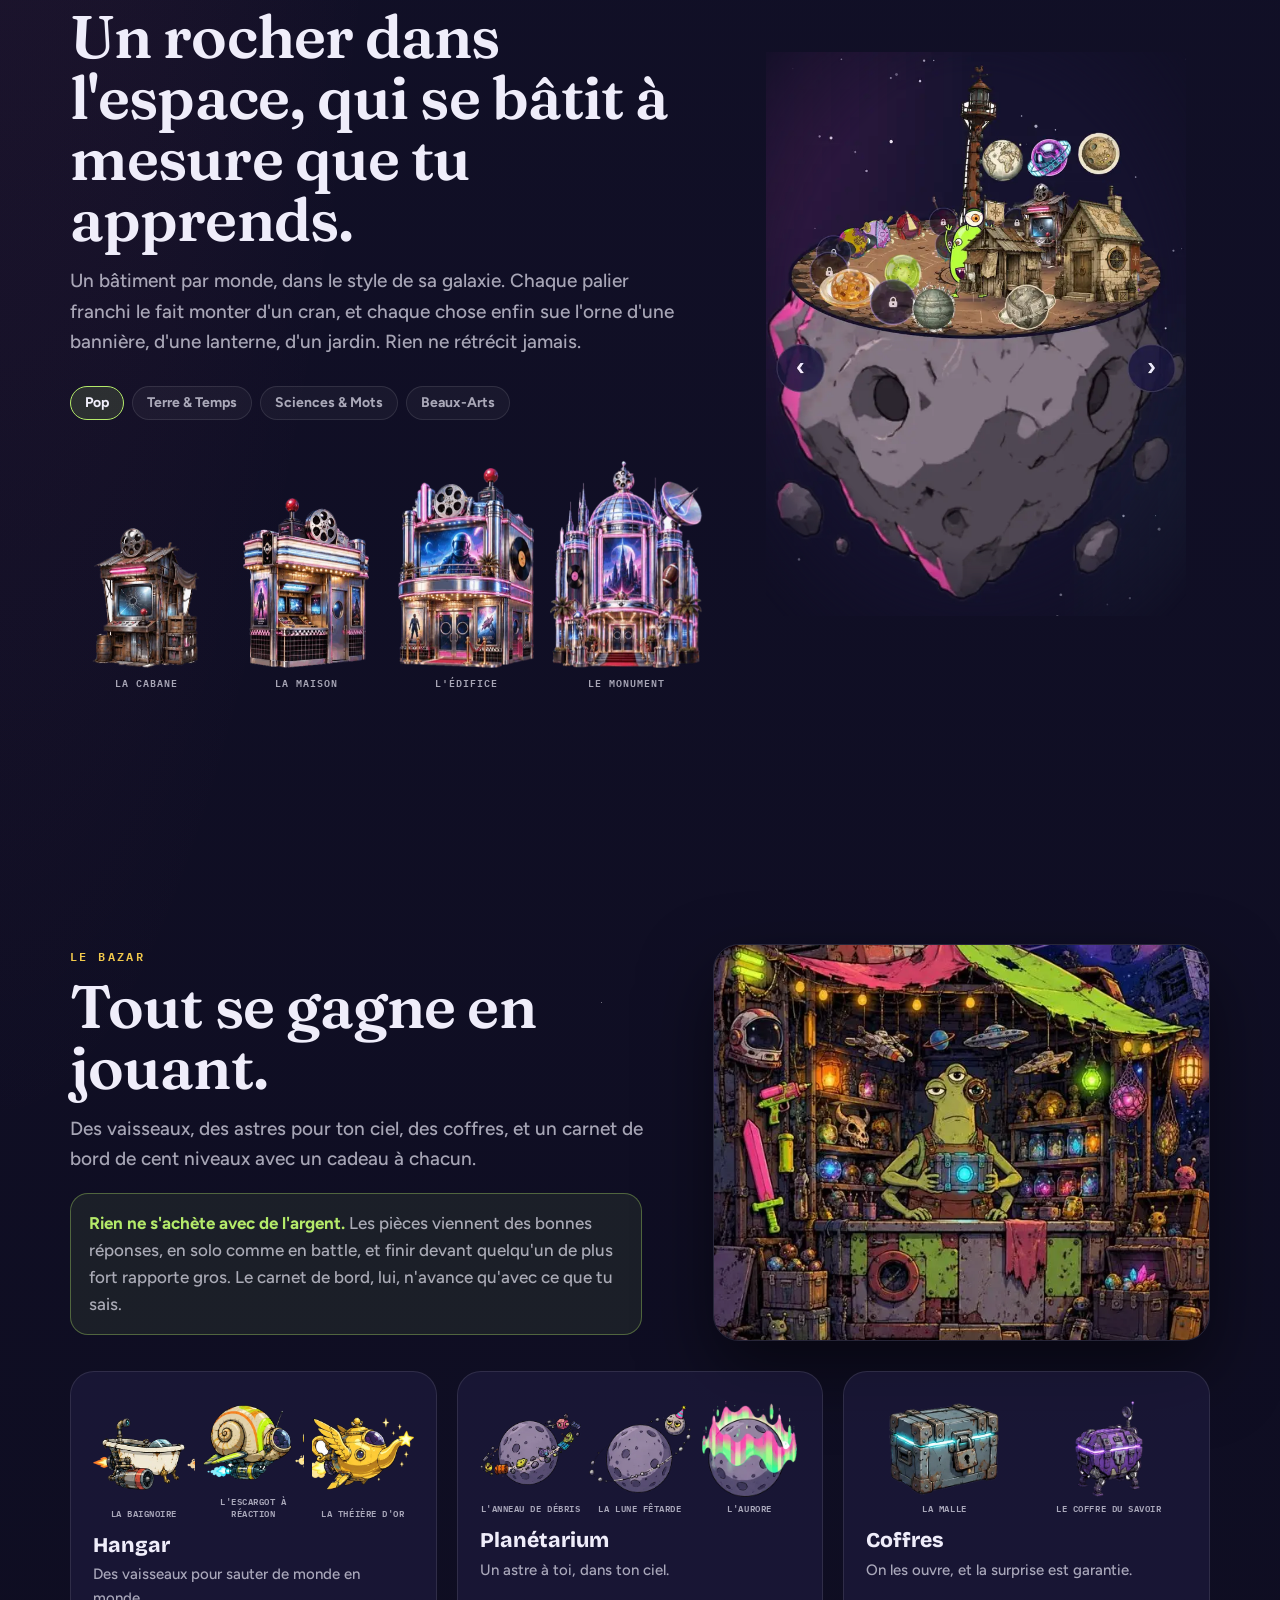
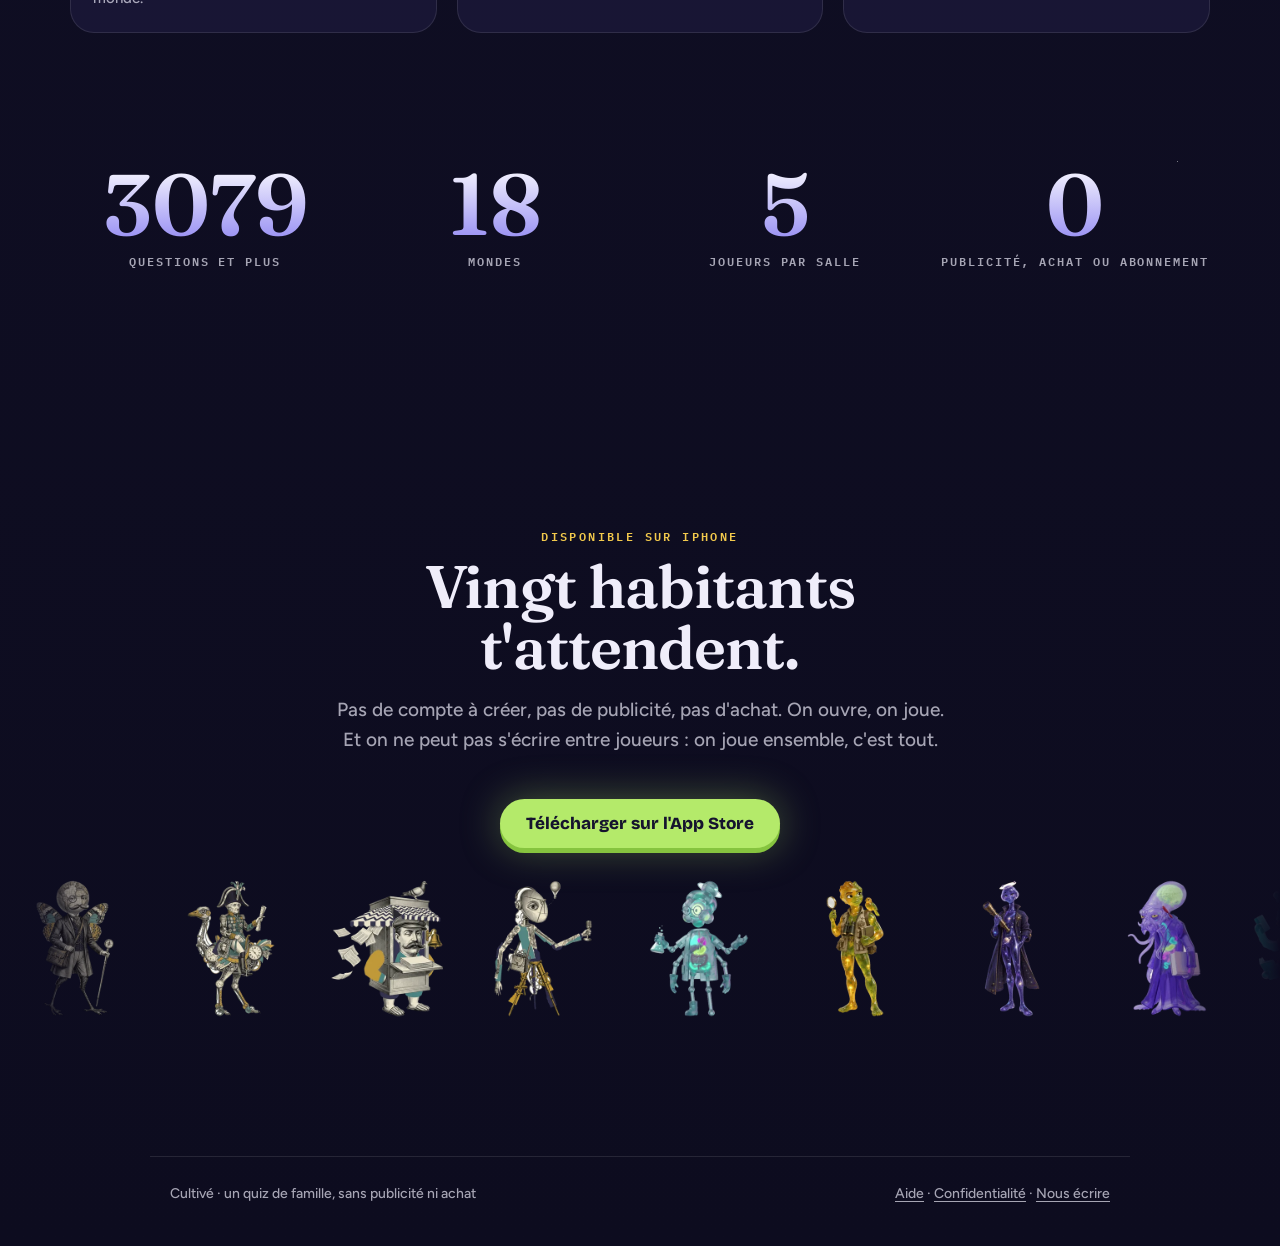
==== commit 07b68bae: "Le site présente vingt mondes, les pouvoirs et Athéna, l'avant-poste, le Bazar et la question immers" ====
--- a/index.html
+++ b/index.html
@@ -9,8 +9,8 @@
 <link rel="icon" type="image/png" href="images/icone-64.png">
 <link rel="apple-touch-icon" href="images/icone-180.png">
 <link rel="stylesheet" href="style.css?v=3fac3a9af5">
-<link rel="stylesheet" href="accueil.css?v=3d5a097f7b">
-<script src="accueil.js?v=3829f2fe4e" defer></script>
+<link rel="stylesheet" href="accueil.css?v=709f65e1cc">
+<script src="accueil.js?v=6f1de5e1aa" defer></script>
 </head>
 <body class="accueil">
 <header class="cadre entete">
@@ -26,7 +26,7 @@
     <div>
       <div class="surtitre">Quiz de culture générale · iPhone</div>
       <h1 class="titre-une">Saute de monde en monde. <em>Reviens cultivé.</em></h1>
-      <p class="chapo">Quinze mondes, des milliers de questions sourcées, des parties en direct à plusieurs. Le quiz où les enfants affrontent leurs parents — et gagnent parfois.</p>
+      <p class="chapo">Vingt mondes, des milliers de questions sourcées, des parties en direct à plusieurs. Le quiz où les enfants affrontent leurs parents — et gagnent parfois.</p>
       <div class="actions">
         <a class="essayer" href="https://apps.apple.com/fr/app/id6809164824">Télécharger sur l'App Store</a>
         <a class="secondaire" href="#jouer">Essaie une question</a>
@@ -56,20 +56,19 @@
   <div class="defiler">Défiler</div>
 </section>
 
-<div class="bandeau" aria-hidden="true"><div class="piste"><span><img src="images/planete-geographie-monde.webp" alt="">Géographie <b style="color:var(--jaune)">✦</b></span><span><img src="images/planete-histoire-france.webp" alt="">Histoire <b style="color:var(--jaune)">✦</b></span><span><img src="images/planete-histoire-immediate-france.webp" alt="">Actu France <b style="color:var(--jaune)">✦</b></span><span><img src="images/planete-histoire-immediate-monde.webp" alt="">Actu monde <b style="color:var(--jaune)">✦</b></span><span><img src="images/planete-sciences-vie-terre.webp" alt="">Sciences <b style="color:var(--jaune)">✦</b></span><span><img src="images/planete-langue-francaise.webp" alt="">Langue <b style="color:var(--jaune)">✦</b></span><span><img src="images/planete-litterature.webp" alt="">Littérature <b style="color:var(--jaune)">✦</b></span><span><img src="images/planete-cinema.webp" alt="">Cinéma <b style="color:var(--jaune)">✦</b></span><span><img src="images/planete-bande-dessinee.webp" alt="">BD <b style="color:var(--jaune)">✦</b></span><span><img src="images/planete-culture-populaire.webp" alt="">Jeux vidéo <b style="color:var(--jaune)">✦</b></span><span><img src="images/planete-sport.webp" alt="">Sport <b style="color:var(--jaune)">✦</b></span><span><img src="images/planete-arts-visuels.webp" alt="">Peinture <b style="color:var(--jaune)">✦</b></span><span><img src="images/planete-sculpture.webp" alt="">Sculpture <b style="color:var(--jaune)">✦</b></span><span><img src="images/planete-theatre.webp" alt="">Théâtre <b style="color:var(--jaune)">✦</b></span><span><img src="images/planete-musique.webp" alt="">Musique <b style="color:var(--jaune)">✦</b></span><span><img src="images/planete-geographie-monde.webp" alt="">Géographie <b style="color:var(--jaune)">✦</b></span><span><img src="images/planete-histoire-france.webp" alt="">Histoire <b style="color:var(--jaune)">✦</b></span><span><img src="images/planete-histoire-immediate-france.webp" alt="">Actu France <b style="color:var(--jaune)">✦</b></span><span><img src="images/planete-histoire-immediate-monde.webp" alt="">Actu monde <b style="color:var(--jaune)">✦</b></span><span><img src="images/planete-sciences-vie-terre.webp" alt="">Sciences <b style="color:var(--jaune)">✦</b></span><span><img src="images/planete-langue-francaise.webp" alt="">Langue <b style="color:var(--jaune)">✦</b></span><span><img src="images/planete-litterature.webp" alt="">Littérature <b style="color:var(--jaune)">✦</b></span><span><img src="images/planete-cinema.webp" alt="">Cinéma <b style="color:var(--jaune)">✦</b></span><span><img src="images/planete-bande-dessinee.webp" alt="">BD <b style="color:var(--jaune)">✦</b></span><span><img src="images/planete-culture-populaire.webp" alt="">Jeux vidéo <b style="color:var(--jaune)">✦</b></span><span><img src="images/planete-sport.webp" alt="">Sport <b style="color:var(--jaune)">✦</b></span><span><img src="images/planete-arts-visuels.webp" alt="">Peinture <b style="color:var(--jaune)">✦</b></span><span><img src="images/planete-sculpture.webp" alt="">Sculpture <b style="color:var(--jaune)">✦</b></span><span><img src="images/planete-theatre.webp" alt="">Théâtre <b style="color:var(--jaune)">✦</b></span><span><img src="images/planete-musique.webp" alt="">Musique <b style="color:var(--jaune)">✦</b></span></div></div>
+<div class="bandeau" aria-hidden="true"><div class="piste"><span><img src="images/planete-geographie-monde.webp" alt="">Géographie <b style="color:var(--jaune)">✦</b></span><span><img src="images/planete-histoire-france.webp" alt="">Histoire <b style="color:var(--jaune)">✦</b></span><span><img src="images/planete-histoire-immediate-france.webp" alt="">Actu France <b style="color:var(--jaune)">✦</b></span><span><img src="images/planete-histoire-immediate-monde.webp" alt="">Actu monde <b style="color:var(--jaune)">✦</b></span><span><img src="images/planete-sciences-vie-terre.webp" alt="">Sciences <b style="color:var(--jaune)">✦</b></span><span><img src="images/planete-animaux.webp" alt="">Animaux <b style="color:var(--jaune)">✦</b></span><span><img src="images/planete-astronomie.webp" alt="">Astronomie <b style="color:var(--jaune)">✦</b></span><span><img src="images/planete-langue-francaise.webp" alt="">Langue <b style="color:var(--jaune)">✦</b></span><span><img src="images/planete-litterature.webp" alt="">Littérature <b style="color:var(--jaune)">✦</b></span><span><img src="images/planete-cinema.webp" alt="">Cinéma <b style="color:var(--jaune)">✦</b></span><span><img src="images/planete-bande-dessinee.webp" alt="">BD <b style="color:var(--jaune)">✦</b></span><span><img src="images/planete-culture-populaire.webp" alt="">Jeux vidéo <b style="color:var(--jaune)">✦</b></span><span><img src="images/planete-sport.webp" alt="">Sport <b style="color:var(--jaune)">✦</b></span><span><img src="images/planete-arts-visuels.webp" alt="">Peinture <b style="color:var(--jaune)">✦</b></span><span><img src="images/planete-sculpture.webp" alt="">Sculpture <b style="color:var(--jaune)">✦</b></span><span><img src="images/planete-theatre.webp" alt="">Théâtre <b style="color:var(--jaune)">✦</b></span><span><img src="images/planete-musique.webp" alt="">Musique classique <b style="color:var(--jaune)">✦</b></span><span><img src="images/planete-musiques-actuelles.webp" alt="">Jazz, rock et pop <b style="color:var(--jaune)">✦</b></span><span><img src="images/planete-chanson-francaise.webp" alt="">Chanson française <b style="color:var(--jaune)">✦</b></span><span><img src="images/planete-rap.webp" alt="">Rap <b style="color:var(--jaune)">✦</b></span><span><img src="images/planete-geographie-monde.webp" alt="">Géographie <b style="color:var(--jaune)">✦</b></span><span><img src="images/planete-histoire-france.webp" alt="">Histoire <b style="color:var(--jaune)">✦</b></span><span><img src="images/planete-histoire-immediate-france.webp" alt="">Actu France <b style="color:var(--jaune)">✦</b></span><span><img src="images/planete-histoire-immediate-monde.webp" alt="">Actu monde <b style="color:var(--jaune)">✦</b></span><span><img src="images/planete-sciences-vie-terre.webp" alt="">Sciences <b style="color:var(--jaune)">✦</b></span><span><img src="images/planete-animaux.webp" alt="">Animaux <b style="color:var(--jaune)">✦</b></span><span><img src="images/planete-astronomie.webp" alt="">Astronomie <b style="color:var(--jaune)">✦</b></span><span><img src="images/planete-langue-francaise.webp" alt="">Langue <b style="color:var(--jaune)">✦</b></span><span><img src="images/planete-litterature.webp" alt="">Littérature <b style="color:var(--jaune)">✦</b></span><span><img src="images/planete-cinema.webp" alt="">Cinéma <b style="color:var(--jaune)">✦</b></span><span><img src="images/planete-bande-dessinee.webp" alt="">BD <b style="color:var(--jaune)">✦</b></span><span><img src="images/planete-culture-populaire.webp" alt="">Jeux vidéo <b style="color:var(--jaune)">✦</b></span><span><img src="images/planete-sport.webp" alt="">Sport <b style="color:var(--jaune)">✦</b></span><span><img src="images/planete-arts-visuels.webp" alt="">Peinture <b style="color:var(--jaune)">✦</b></span><span><img src="images/planete-sculpture.webp" alt="">Sculpture <b style="color:var(--jaune)">✦</b></span><span><img src="images/planete-theatre.webp" alt="">Théâtre <b style="color:var(--jaune)">✦</b></span><span><img src="images/planete-musique.webp" alt="">Musique classique <b style="color:var(--jaune)">✦</b></span><span><img src="images/planete-musiques-actuelles.webp" alt="">Jazz, rock et pop <b style="color:var(--jaune)">✦</b></span><span><img src="images/planete-chanson-francaise.webp" alt="">Chanson française <b style="color:var(--jaune)">✦</b></span><span><img src="images/planete-rap.webp" alt="">Rap <b style="color:var(--jaune)">✦</b></span></div></div>
 
 <section class="bloc" id="jouer">
   <div class="large jouer">
-    <div class="telephone apparait" id="demo">
+    <div class="telephone immersif apparait" id="demo">
       <div class="ecran">
         <div class="haut-jeu">
           <div class="progres"><i></i></div>
           <div class="chrono"><svg viewBox="0 0 38 38"><circle class="fond" cx="19" cy="19" r="15.9"/><circle class="reste" cx="19" cy="19" r="15.9" pathLength="100"/></svg><b>15</b></div>
         </div>
+        <div class="tuile"><img src="images/demo-vermeer.webp" alt=""><a class="credit" target="_blank" rel="noopener"></a></div>
         <div class="serie" aria-live="polite"></div>
-        <div class="monde-q"></div>
-        <div class="tuile"><img alt=""><a class="credit" target="_blank" rel="noopener"></a></div>
-        <div class="enonce" aria-live="polite"></div>
+        <div class="carte-q"><div class="monde-q"></div><div class="enonce" aria-live="polite"></div></div>
         <div class="choix"></div>
         <div class="panneau" aria-live="polite">
           <div class="verdict"></div>
@@ -90,9 +89,10 @@
       <h2>Trois questions. Quinze secondes chacune.</h2>
       <p class="intro">Ce sont de vraies questions du jeu, avec leur image et leur explication. Il y en a des milliers d'autres à découvrir.</p>
       <div class="argument">
-        <div><b>01</b><p><strong>Chaque réponse est expliquée</strong>Même quand tu as juste. Avec la source, pour que tu repartes avec un fait de plus.</p></div>
-        <div><b>02</b><p><strong>Le format change avec ton niveau</strong>Choix parmi quatre, réponse écrite de mémoire, cartes à relier, événements à remettre dans l'ordre.</p></div>
-        <div><b>03</b><p><strong>Jamais de points négatifs</strong>Une erreur ne coûte rien. Elle revient plus tard, jusqu'à ce que tu la saches.</p></div>
+        <div><b>01</b><p><strong>Une image pour chaque question</strong>Elle remplit l'écran, et l'on plonge dans le sujet. La question et les quatre réponses restent toujours sous le doigt.</p></div>
+        <div><b>02</b><p><strong>Chaque réponse est expliquée</strong>Même quand tu as juste. Avec la source, pour que tu repartes avec un fait de plus.</p></div>
+        <div><b>03</b><p><strong>Le format change avec ton niveau</strong>Choix parmi quatre, réponse écrite de mémoire, cartes à relier, événements à remettre dans l'ordre.</p></div>
+        <div><b>04</b><p><strong>Jamais de points négatifs</strong>Une erreur ne coûte rien. Elle revient plus tard, jusqu'à ce que tu la saches.</p></div>
       </div>
     </div>
   </div>
@@ -102,7 +102,7 @@
   <div class="large">
     <div class="apparait">
       <div class="surtitre">L'univers</div>
-      <h2>Quatre systèmes. Quinze mondes. Un habitant chacun.</h2>
+      <h2>Quatre systèmes. Vingt mondes. Un habitant chacun.</h2>
       <p class="intro">Chaque système a son astre et son propre style de dessin. Chaque monde a son habitant, qui t'attend à son port spatial.</p>
     </div>
     <div class="systemes">
@@ -117,8 +117,8 @@
       <img class="astre-sys" src="images/astre-I.webp" alt="">
       <div class="style-sys">Gelée de laboratoire</div>
       <h3>Sciences & Mots</h3>
-      <p>Deux naines bleues qui dansent : les sciences, la langue française et la littérature.</p>
-      <div class="mondes-sys"><div class="m"><img class="h" src="images/habitant-sciences-vie-terre.webp" alt="Mme Carbone" loading="lazy"><span>Sciences</span></div><div class="m"><img class="h" src="images/habitant-langue-francaise.webp" alt="le Grammairien" loading="lazy"><span>Langue</span></div><div class="m"><img class="h" src="images/habitant-litterature.webp" alt="Six-Mains" loading="lazy"><span>Littérature</span></div></div>
+      <p>Deux naines bleues qui dansent : les sciences, les animaux, l'astronomie, la langue française et la littérature.</p>
+      <div class="mondes-sys"><div class="m"><img class="h" src="images/habitant-sciences-vie-terre.webp" alt="Mme Carbone" loading="lazy"><span>Sciences</span></div><div class="m"><img class="h" src="images/habitant-animaux.webp" alt="Carnet" loading="lazy"><span>Animaux</span></div><div class="m"><img class="h" src="images/habitant-astronomie.webp" alt="Lunette" loading="lazy"><span>Astronomie</span></div><div class="m"><img class="h" src="images/habitant-langue-francaise.webp" alt="le Grammairien" loading="lazy"><span>Langue</span></div><div class="m"><img class="h" src="images/habitant-litterature.webp" alt="Six-Mains" loading="lazy"><span>Littérature</span></div></div>
     </article>
     <article class="sys apparait" style="--lueur:rgba(238,106,167,.55);--lueur-texte:#EE6AA7;--tour:50s;--retard:0.16s">
       <img class="astre-sys fixe" src="images/trou-noir.webp" alt="">
@@ -131,9 +131,17 @@
       <img class="astre-sys" src="images/astre-D.webp" alt="">
       <div class="style-sys">Dessin animé acide</div>
       <h3>Beaux-Arts</h3>
-      <p>Un soleil qui coule comme de la peinture : la peinture, la sculpture, le théâtre et la musique.</p>
-      <div class="mondes-sys"><div class="m"><img class="h" src="images/habitant-arts-visuels.webp" alt="Gribouille" loading="lazy"><span>Peinture</span></div><div class="m"><img class="h" src="images/habitant-sculpture.webp" alt="l'Inachevée" loading="lazy"><span>Sculpture</span></div><div class="m"><img class="h" src="images/habitant-theatre.webp" alt="le Tragédien" loading="lazy"><span>Théâtre</span></div><div class="m"><img class="h" src="images/habitant-musique.webp" alt="le Métronome" loading="lazy"><span>Musique</span></div></div>
+      <p>Un soleil qui coule comme de la peinture : la peinture, la sculpture, le théâtre, et quatre mondes de musique, du classique au rap.</p>
+      <div class="mondes-sys"><div class="m"><img class="h" src="images/habitant-arts-visuels.webp" alt="Gribouille" loading="lazy"><span>Peinture</span></div><div class="m"><img class="h" src="images/habitant-sculpture.webp" alt="l'Inachevée" loading="lazy"><span>Sculpture</span></div><div class="m"><img class="h" src="images/habitant-theatre.webp" alt="le Tragédien" loading="lazy"><span>Théâtre</span></div><div class="m"><img class="h" src="images/habitant-musique.webp" alt="le Métronome" loading="lazy"><span>Musique classique</span></div><div class="m"><img class="h" src="images/habitant-musiques-actuelles.webp" alt="Larsen" loading="lazy"><span>Jazz, rock et pop</span></div><div class="m"><img class="h" src="images/habitant-chanson-francaise.webp" alt="Musette" loading="lazy"><span>Chanson française</span></div><div class="m"><img class="h" src="images/habitant-rap.webp" alt="Punchline" loading="lazy"><span>Rap</span></div></div>
     </article>
+    </div>
+    <div class="deblocage apparait">
+      <div>
+        <div class="surtitre">Des mondes à ouvrir</div>
+        <h3>Cinq mondes pour commencer. Les autres s'allument en chemin.</h3>
+        <p>Chaque palier franchi dans un monde en offre un nouveau, au choix. On peut aussi en ouvrir un avec ses pièces. Un monde ouvert le reste pour toujours, et en battle les vingt sont jouables dès le premier jour.</p>
+      </div>
+      <div class="ciel-mondes"><div class="mo ouvert" style="--k:0"><img src="images/planete-geographie-monde.webp" alt="" loading="lazy"><span>Géographie</span></div><div class="mo ouvert" style="--k:7"><img src="images/planete-histoire-france.webp" alt="" loading="lazy"><span>Histoire</span></div><div class="mo" style="--k:5"><img src="images/planete-histoire-immediate-france.webp" alt="" loading="lazy"><span>Actu France</span></div><div class="mo" style="--k:3"><img src="images/planete-histoire-immediate-monde.webp" alt="" loading="lazy"><span>Actu monde</span></div><div class="mo ouvert" style="--k:1"><img src="images/planete-sciences-vie-terre.webp" alt="" loading="lazy"><span>Sciences</span></div><div class="mo" style="--k:8"><img src="images/planete-animaux.webp" alt="" loading="lazy"><span>Animaux</span></div><div class="mo" style="--k:6"><img src="images/planete-astronomie.webp" alt="" loading="lazy"><span>Astronomie</span></div><div class="mo" style="--k:4"><img src="images/planete-langue-francaise.webp" alt="" loading="lazy"><span>Langue</span></div><div class="mo" style="--k:2"><img src="images/planete-litterature.webp" alt="" loading="lazy"><span>Littérature</span></div><div class="mo ouvert" style="--k:0"><img src="images/planete-cinema.webp" alt="" loading="lazy"><span>Cinéma</span></div><div class="mo" style="--k:7"><img src="images/planete-bande-dessinee.webp" alt="" loading="lazy"><span>BD</span></div><div class="mo" style="--k:5"><img src="images/planete-culture-populaire.webp" alt="" loading="lazy"><span>Jeux vidéo</span></div><div class="mo" style="--k:3"><img src="images/planete-sport.webp" alt="" loading="lazy"><span>Sport</span></div><div class="mo" style="--k:1"><img src="images/planete-arts-visuels.webp" alt="" loading="lazy"><span>Peinture</span></div><div class="mo" style="--k:8"><img src="images/planete-sculpture.webp" alt="" loading="lazy"><span>Sculpture</span></div><div class="mo" style="--k:6"><img src="images/planete-theatre.webp" alt="" loading="lazy"><span>Théâtre</span></div><div class="mo ouvert" style="--k:4"><img src="images/planete-musique.webp" alt="" loading="lazy"><span>Musique classique</span></div><div class="mo" style="--k:2"><img src="images/planete-musiques-actuelles.webp" alt="" loading="lazy"><span>Jazz, rock et pop</span></div><div class="mo" style="--k:0"><img src="images/planete-chanson-francaise.webp" alt="" loading="lazy"><span>Chanson française</span></div><div class="mo" style="--k:7"><img src="images/planete-rap.webp" alt="" loading="lazy"><span>Rap</span></div></div>
     </div>
   </div>
 </section>
@@ -176,64 +184,94 @@
       <figcaption><strong>Sciences</strong><span>Mme Carbone</span></figcaption>
     </figure>
     <figure class="port">
+      <img class="fond-port" src="images/port-animaux.webp" alt="" loading="lazy" draggable="false">
+      <span class="ombre-h" style="top:57.1%"></span>
+      <img class="h" src="images/habitant-animaux.webp" alt="Carnet" loading="lazy" draggable="false" style="top:58.1%;animation-delay:-1.85s">
+      <figcaption><strong>Animaux</strong><span>Carnet</span></figcaption>
+    </figure>
+    <figure class="port">
+      <img class="fond-port" src="images/port-astronomie.webp" alt="" loading="lazy" draggable="false">
+      <span class="ombre-h" style="top:59.2%"></span>
+      <img class="h" src="images/habitant-astronomie.webp" alt="Lunette" loading="lazy" draggable="false" style="top:60.2%;animation-delay:-2.22s">
+      <figcaption><strong>Astronomie</strong><span>Lunette</span></figcaption>
+    </figure>
+    <figure class="port">
       <img class="fond-port" src="images/port-langue-francaise.webp" alt="" loading="lazy" draggable="false">
       <span class="ombre-h" style="top:66.6%"></span>
-      <img class="h" src="images/habitant-langue-francaise.webp" alt="le Grammairien" loading="lazy" draggable="false" style="top:67.6%;animation-delay:-1.85s">
+      <img class="h" src="images/habitant-langue-francaise.webp" alt="le Grammairien" loading="lazy" draggable="false" style="top:67.6%;animation-delay:-2.59s">
       <figcaption><strong>Langue</strong><span>le Grammairien</span></figcaption>
     </figure>
     <figure class="port">
       <img class="fond-port" src="images/port-litterature.webp" alt="" loading="lazy" draggable="false">
       <span class="ombre-h" style="top:63.6%"></span>
-      <img class="h" src="images/habitant-litterature.webp" alt="Six-Mains" loading="lazy" draggable="false" style="top:64.6%;animation-delay:-2.22s">
+      <img class="h" src="images/habitant-litterature.webp" alt="Six-Mains" loading="lazy" draggable="false" style="top:64.6%;animation-delay:-2.96s">
       <figcaption><strong>Littérature</strong><span>Six-Mains</span></figcaption>
     </figure>
     <figure class="port">
       <img class="fond-port" src="images/port-cinema.webp" alt="" loading="lazy" draggable="false">
       <span class="ombre-h" style="top:50.0%"></span>
-      <img class="h" src="images/habitant-cinema.webp" alt="l'Opérateur" loading="lazy" draggable="false" style="top:51.0%;animation-delay:-2.59s">
+      <img class="h" src="images/habitant-cinema.webp" alt="l'Opérateur" loading="lazy" draggable="false" style="top:51.0%;animation-delay:-3.33s">
       <figcaption><strong>Cinéma</strong><span>l'Opérateur</span></figcaption>
     </figure>
     <figure class="port">
       <img class="fond-port" src="images/port-bande-dessinee.webp" alt="" loading="lazy" draggable="false">
       <span class="ombre-h" style="top:67.8%"></span>
-      <img class="h" src="images/habitant-bande-dessinee.webp" alt="Phylactère" loading="lazy" draggable="false" style="top:68.8%;animation-delay:-2.96s">
+      <img class="h" src="images/habitant-bande-dessinee.webp" alt="Phylactère" loading="lazy" draggable="false" style="top:68.8%;animation-delay:-0.10s">
       <figcaption><strong>BD</strong><span>Phylactère</span></figcaption>
     </figure>
     <figure class="port">
       <img class="fond-port" src="images/port-culture-populaire.webp" alt="" loading="lazy" draggable="false">
       <span class="ombre-h" style="top:68.7%"></span>
-      <img class="h" src="images/habitant-culture-populaire.webp" alt="Pixel" loading="lazy" draggable="false" style="top:69.7%;animation-delay:-3.33s">
+      <img class="h" src="images/habitant-culture-populaire.webp" alt="Pixel" loading="lazy" draggable="false" style="top:69.7%;animation-delay:-0.47s">
       <figcaption><strong>Jeux vidéo</strong><span>Pixel</span></figcaption>
     </figure>
     <figure class="port">
       <img class="fond-port" src="images/port-sport.webp" alt="" loading="lazy" draggable="false">
       <span class="ombre-h" style="top:74.3%"></span>
-      <img class="h" src="images/habitant-sport.webp" alt="Ressort" loading="lazy" draggable="false" style="top:75.3%;animation-delay:-0.10s">
+      <img class="h" src="images/habitant-sport.webp" alt="Ressort" loading="lazy" draggable="false" style="top:75.3%;animation-delay:-0.84s">
       <figcaption><strong>Sport</strong><span>Ressort</span></figcaption>
     </figure>
     <figure class="port">
       <img class="fond-port" src="images/port-arts-visuels.webp" alt="" loading="lazy" draggable="false">
       <span class="ombre-h" style="top:81.0%"></span>
-      <img class="h" src="images/habitant-arts-visuels.webp" alt="Gribouille" loading="lazy" draggable="false" style="top:82.0%;animation-delay:-0.47s">
+      <img class="h" src="images/habitant-arts-visuels.webp" alt="Gribouille" loading="lazy" draggable="false" style="top:82.0%;animation-delay:-1.21s">
       <figcaption><strong>Peinture</strong><span>Gribouille</span></figcaption>
     </figure>
     <figure class="port">
       <img class="fond-port" src="images/port-sculpture.webp" alt="" loading="lazy" draggable="false">
       <span class="ombre-h" style="top:67.4%"></span>
-      <img class="h" src="images/habitant-sculpture.webp" alt="l'Inachevée" loading="lazy" draggable="false" style="top:68.4%;animation-delay:-0.84s">
+      <img class="h" src="images/habitant-sculpture.webp" alt="l'Inachevée" loading="lazy" draggable="false" style="top:68.4%;animation-delay:-1.58s">
       <figcaption><strong>Sculpture</strong><span>l'Inachevée</span></figcaption>
     </figure>
     <figure class="port">
       <img class="fond-port" src="images/port-theatre.webp" alt="" loading="lazy" draggable="false">
       <span class="ombre-h" style="top:83.3%"></span>
-      <img class="h" src="images/habitant-theatre.webp" alt="le Tragédien" loading="lazy" draggable="false" style="top:84.3%;animation-delay:-1.21s">
+      <img class="h" src="images/habitant-theatre.webp" alt="le Tragédien" loading="lazy" draggable="false" style="top:84.3%;animation-delay:-1.95s">
       <figcaption><strong>Théâtre</strong><span>le Tragédien</span></figcaption>
     </figure>
     <figure class="port">
       <img class="fond-port" src="images/port-musique.webp" alt="" loading="lazy" draggable="false">
       <span class="ombre-h" style="top:70.0%"></span>
-      <img class="h" src="images/habitant-musique.webp" alt="le Métronome" loading="lazy" draggable="false" style="top:71.0%;animation-delay:-1.58s">
-      <figcaption><strong>Musique</strong><span>le Métronome</span></figcaption>
+      <img class="h" src="images/habitant-musique.webp" alt="le Métronome" loading="lazy" draggable="false" style="top:71.0%;animation-delay:-2.32s">
+      <figcaption><strong>Musique classique</strong><span>le Métronome</span></figcaption>
+    </figure>
+    <figure class="port">
+      <img class="fond-port" src="images/port-musiques-actuelles.webp" alt="" loading="lazy" draggable="false">
+      <span class="ombre-h" style="top:66.0%"></span>
+      <img class="h" src="images/habitant-musiques-actuelles.webp" alt="Larsen" loading="lazy" draggable="false" style="top:67.0%;animation-delay:-2.69s">
+      <figcaption><strong>Jazz, rock et pop</strong><span>Larsen</span></figcaption>
+    </figure>
+    <figure class="port">
+      <img class="fond-port" src="images/port-chanson-francaise.webp" alt="" loading="lazy" draggable="false">
+      <span class="ombre-h" style="top:61.5%"></span>
+      <img class="h" src="images/habitant-chanson-francaise.webp" alt="Musette" loading="lazy" draggable="false" style="top:62.5%;animation-delay:-3.06s">
+      <figcaption><strong>Chanson française</strong><span>Musette</span></figcaption>
+    </figure>
+    <figure class="port">
+      <img class="fond-port" src="images/port-rap.webp" alt="" loading="lazy" draggable="false">
+      <span class="ombre-h" style="top:62.0%"></span>
+      <img class="h" src="images/habitant-rap.webp" alt="Punchline" loading="lazy" draggable="false" style="top:63.0%;animation-delay:-3.43s">
+      <figcaption><strong>Rap</strong><span>Punchline</span></figcaption>
     </figure>
   </div>
 </section>
@@ -263,7 +301,180 @@
       </div>
     </div>
     <div class="modes apparait">
-      <span>Même rythme</span><span>Course</span><span>Équipes <b>Comètes</b> contre <b>Météores</b></span><span>Escalade</span><span>Finale à points doubles</span><span>Canapé, sur un seul téléphone</span>
+      <span>Même rythme</span><span>Course</span><span>Duel en trois manches</span><span>Équipes <b>Comètes</b> contre <b>Météores</b></span><span>Escalade</span><span>Finale à points doubles</span><span>Canapé, sur un seul téléphone</span>
+    </div>
+    <div class="duel apparait">
+      <div class="duel-texte">
+        <div class="surtitre">À deux</div>
+        <h3>Le duel en trois manches.</h3>
+        <p>Chacun choisit son terrain. Fan de foot contre fan d'étoiles : chacun a son monde pour briller, et la troisième manche départage en terrain neutre.</p>
+      </div>
+      <div class="manches">
+        <div class="manche"><img src="images/planete-sport.webp" alt=""><b>Manche 1</b><span>Ton monde</span></div>
+        <div class="manche"><img src="images/planete-astronomie.webp" alt=""><b>Manche 2</b><span>Son monde</span></div>
+        <div class="manche surprise"><div class="mystere">?</div><b>Manche 3</b><span>Un monde surprise</span></div>
+      </div>
+    </div>
+  </div>
+</section>
+
+<section class="bloc pouvoirs-bloc">
+  <svg width="0" height="0" style="position:absolute" aria-hidden="true">
+  <defs>
+    <linearGradient id="athOr" x1="0" y1="0" x2="1" y2="0">
+      <stop offset="0" stop-color="#4E2E06"/><stop offset=".18" stop-color="#A87420"/>
+      <stop offset=".4" stop-color="#F3D27A"/><stop offset=".5" stop-color="#FFF4CC"/>
+      <stop offset=".62" stop-color="#E2AE3E"/><stop offset=".84" stop-color="#94600F"/><stop offset="1" stop-color="#4A2C06"/>
+    </linearGradient>
+    <linearGradient id="athOrV" x1="0" y1="0" x2="0" y2="1">
+      <stop offset="0" stop-color="#FFF0B8"/><stop offset=".3" stop-color="#E9B947"/>
+      <stop offset=".75" stop-color="#A06A14"/><stop offset="1" stop-color="#5E3A08"/>
+    </linearGradient>
+    <linearGradient id="athReflet" x1="0" y1="0" x2="1" y2="1">
+      <stop offset="0" stop-color="#FFFFFF" stop-opacity=".85"/><stop offset=".5" stop-color="#FFFFFF" stop-opacity="0"/>
+    </linearGradient>
+    <radialGradient id="athBouclier" cx="38%" cy="32%" r="78%">
+      <stop offset="0" stop-color="#FFF8DA"/><stop offset=".35" stop-color="#F6D36A"/>
+      <stop offset=".8" stop-color="#B9852A"/><stop offset="1" stop-color="#7A4E10"/>
+    </radialGradient>
+    <radialGradient id="athHalo" cx="50%" cy="45%" r="55%">
+      <stop offset="0" stop-color="#FFF6D6" stop-opacity=".95"/><stop offset=".35" stop-color="#F2C94C" stop-opacity=".45"/>
+      <stop offset="1" stop-color="#F2C94C" stop-opacity="0"/>
+    </radialGradient>
+  </defs>
+
+  <!-- Le bouclier, à part : il se lève. Centre (0,0), rayon 46. -->
+  <symbol id="athBouclierS" viewBox="-50 -50 100 100" overflow="visible">
+    <circle r="47" fill="#6E4410"/>
+    <circle r="45" fill="url(#athBouclier)"/>
+    <circle r="45" fill="none" stroke="#FFF4C8" stroke-opacity=".7" stroke-width="1.2"/>
+    <circle r="38" fill="none" stroke="#8A5A12" stroke-width="1.6" opacity=".8"/>
+    <!-- couronne d'olivier -->
+    <g fill="#7E5A14" opacity=".9">
+      <g id="athF"><ellipse cx="0" cy="-31" rx="3.2" ry="6.6" transform="rotate(22)"/></g>
+      <use href="#athF" transform="rotate(24)"/><use href="#athF" transform="rotate(48)"/><use href="#athF" transform="rotate(72)"/>
+      <use href="#athF" transform="rotate(96)"/><use href="#athF" transform="rotate(120)"/><use href="#athF" transform="rotate(144)"/>
+      <use href="#athF" transform="rotate(-24)"/><use href="#athF" transform="rotate(-48)"/><use href="#athF" transform="rotate(-72)"/>
+      <use href="#athF" transform="rotate(-96)"/><use href="#athF" transform="rotate(-120)"/><use href="#athF" transform="rotate(-144)"/>
+    </g>
+    <!-- la chouette, de face, apaisée -->
+    <g transform="translate(0,2) scale(.62)">
+      <path d="M-24 24 C-31 0 -28 -21 -16 -29 L-19 -40 L-6 -32 C-2 -33 2 -33 6 -32 L19 -40 L16 -29 C28 -21 31 0 24 24 C14 32 -14 32 -24 24Z" fill="#E9B947" stroke="#5E3A08" stroke-width="2.4" stroke-linejoin="round"/>
+      <circle cx="-10" cy="-13" r="9.5" fill="#FFF8E2" stroke="#7A4E10" stroke-width="2"/>
+      <circle cx="10" cy="-13" r="9.5" fill="#FFF8E2" stroke="#7A4E10" stroke-width="2"/>
+      <circle cx="-9" cy="-12" r="4.2" fill="#2A2763"/><circle cx="11" cy="-12" r="4.2" fill="#2A2763"/>
+      <circle cx="-7.8" cy="-13.6" r="1.4" fill="#fff"/><circle cx="12.2" cy="-13.6" r="1.4" fill="#fff"/>
+      <path d="M-3 -5 L0 1 L3 -5Z" fill="#B8862B"/>
+      <g fill="none" stroke="#7A4E10" stroke-width="1.6" stroke-linecap="round" opacity=".7">
+        <path d="M-10 8 q3 3 6 0"/><path d="M4 8 q3 3 6 0"/><path d="M-6 16 q3 3 6 0"/>
+      </g>
+    </g>
+    <!-- le reflet -->
+    <path d="M-34 -18 A38 38 0 0 1 -6 -38" fill="none" stroke="#fff" stroke-width="4" stroke-linecap="round" opacity=".75"/>
+  </symbol>
+
+  <!-- La déesse, sans son bouclier. Cadre 200 × 300, pieds à y = 284. -->
+  <symbol id="athCorps" viewBox="0 0 200 300" overflow="visible">
+    <!-- la lance, derrière -->
+    <line x1="50" y1="26" x2="50" y2="292" stroke="url(#athOr)" stroke-width="5" stroke-linecap="round"/>
+    <line x1="49" y1="30" x2="49" y2="290" stroke="#FFF4C8" stroke-width="1" opacity=".6"/>
+    <path d="M50 2 L42 24 L50 30 L58 24Z" fill="url(#athOr)" stroke="#7A4E10" stroke-width="1.4" stroke-linejoin="round"/>
+    <path d="M50 6 L46 23 L50 26Z" fill="#FFF8DA" opacity=".8"/>
+    <!-- le cimier : un haut éventail de crin, posé sur la crête du casque -->
+    <path d="M88 62 C80 44 84 22 98 8 C104 3 112 4 116 10 C120 18 118 30 114 38 C122 34 130 36 134 42 C124 44 116 52 112 62 Z"
+          fill="url(#athOrV)" stroke="#4A2C06" stroke-width="1.8" stroke-linejoin="round"/>
+    <g fill="none" stroke="#4A2C06" stroke-width="1.1" opacity=".6" stroke-linecap="round">
+      <path d="M92 58 C86 40 90 22 100 12"/><path d="M97 58 C93 40 97 22 106 9"/><path d="M102 58 C100 42 104 26 112 14"/>
+      <path d="M107 58 C108 48 116 40 128 40"/>
+    </g>
+    <path d="M95 50 C92 36 96 20 104 12" stroke="#FFF6D6" stroke-width="1.6" fill="none" opacity=".75" stroke-linecap="round"/>
+    <rect x="96" y="56" width="8" height="8" rx="2" fill="#94600F" stroke="#4A2C06" stroke-width="1"/>
+    <!-- la chevelure qui descend sous le casque -->
+    <path d="M84 78 C80 96 82 112 88 122 L94 104 Z M116 78 C120 96 118 112 112 122 L106 104 Z" fill="#C8952F" stroke="#7A4E10" stroke-width="1"/>
+    <!-- le péplos, bas -->
+    <path d="M80 150 C74 190 62 240 56 284 C80 290 120 290 144 284 C138 240 126 190 120 150 Z"
+          fill="url(#athOr)" stroke="#4A2C06" stroke-width="1.6" stroke-linejoin="round"/>
+    <g fill="none" stroke="#4A2C06" stroke-width="1.3" opacity=".5" stroke-linecap="round">
+      <path d="M86 156 C82 200 74 246 70 284"/><path d="M94 156 C92 200 88 246 86 286"/>
+      <path d="M100 156 L100 287"/><path d="M106 156 C108 200 112 246 114 286"/><path d="M114 156 C118 200 126 246 130 284"/>
+    </g>
+    <path d="M97 160 C96 200 94 250 93 286" stroke="#FFF8DA" stroke-width="2" opacity=".5" fill="none"/>
+    <!-- le socle -->
+    <rect x="48" y="284" width="104" height="10" rx="2" fill="url(#athOr)" stroke="#4A2C06" stroke-width="1.2"/>
+    <rect x="42" y="292" width="116" height="7" rx="2" fill="#8A5A12"/>
+    <!-- le buste et le repli du péplos -->
+    <path d="M78 112 C74 130 72 160 70 180 L76 176 L84 182 L92 176 L100 182 L108 176 L116 182 L124 176 L130 180 C128 160 126 130 122 112 Z"
+          fill="url(#athOr)" stroke="#4A2C06" stroke-width="1.5" stroke-linejoin="round"/>
+    <g fill="none" stroke="#4A2C06" stroke-width="1.1" opacity=".45">
+      <path d="M86 122 C84 140 82 160 82 176"/><path d="M114 122 C116 140 118 160 118 176"/>
+    </g>
+    <rect x="80" y="146" width="40" height="5" rx="2" fill="#8A5A12"/>
+    <!-- l'égide, un col d'écailles, sans visage -->
+    <path d="M80 112 Q100 134 120 112 Q100 120 80 112Z" fill="#E8BE52" stroke="#4A2C06" stroke-width="1.2"/>
+    <g fill="#C08A2A" opacity=".8"><circle cx="88" cy="117" r="2"/><circle cx="96" cy="121" r="2"/><circle cx="104" cy="121" r="2"/><circle cx="112" cy="117" r="2"/></g>
+    <!-- le bras qui tient la lance -->
+    <path d="M80 114 C70 120 62 132 56 146 L62 150 C68 138 74 128 84 124 Z" fill="url(#athOr)" stroke="#4A2C06" stroke-width="1.4" stroke-linejoin="round"/>
+    <ellipse cx="54" cy="148" rx="7" ry="6" fill="#E8B84A" stroke="#4A2C06" stroke-width="1.2"/>
+    <!-- le cou et le visage -->
+    <rect x="94" y="92" width="12" height="18" rx="4" fill="url(#athOr)"/>
+    <ellipse cx="100" cy="82" rx="13.5" ry="16" fill="url(#athOr)" stroke="#4A2C06" stroke-width="1.4"/>
+    <ellipse cx="96" cy="78" rx="5" ry="8" fill="#FFF8DA" opacity=".35"/>
+    <!-- yeux mi-clos, sourcils doux, un sourire à peine -->
+    <g fill="none" stroke="#4A2C06" stroke-width="1.3" stroke-linecap="round">
+      <path d="M92 81 Q95 83.4 98 81"/><path d="M102 81 Q105 83.4 108 81"/>
+      <path d="M91.5 76.5 Q95 75 98.5 76.4" opacity=".7"/><path d="M101.5 76.4 Q105 75 108.5 76.5" opacity=".7"/>
+      <path d="M100 82 L99 88 L101.5 88.6" opacity=".7"/>
+      <path d="M96.5 92.5 Q100 94.6 103.5 92.5"/>
+    </g>
+    <!-- le casque attique : la calotte, la visière relevée, les couvre-joues -->
+    <path d="M85 80 C84 64 92 56 100 56 C108 56 116 64 115 80 C111 72 106 69 100 69 C94 69 89 72 85 80 Z"
+          fill="url(#athOr)" stroke="#4A2C06" stroke-width="1.5" stroke-linejoin="round"/>
+    <path d="M84 72 Q100 62 116 72" fill="none" stroke="#FFF4C8" stroke-width="1.6" opacity=".8"/>
+    <path d="M85 80 C83 86 84 92 87 95 L89 84 Z M115 80 C117 86 116 92 113 95 L111 84 Z" fill="url(#athOrV)" stroke="#4A2C06" stroke-width="1"/>
+    <path d="M90 62 Q100 54 110 62" fill="none" stroke="#7A4E10" stroke-width="1" opacity=".5"/>
+    <!-- la chouette sur l'épaule -->
+    <g transform="translate(72,96) scale(.42)">
+      <path d="M-18 22 C-26 2 -22 -16 -12 -22 L-15 -32 L-5 -25 C-2 -26 2 -26 5 -25 L15 -32 L12 -22 C22 -16 26 2 18 22 C10 28 -10 28 -18 22Z"
+            fill="url(#athOrV)" stroke="#4A2C06" stroke-width="2.6" stroke-linejoin="round"/>
+      <circle cx="-7.5" cy="-11" r="7" fill="#FFF8E2" stroke="#4A2C06" stroke-width="2"/>
+      <circle cx="7.5" cy="-11" r="7" fill="#FFF8E2" stroke="#4A2C06" stroke-width="2"/>
+      <circle cx="-7" cy="-10.5" r="3.2" fill="#2A2763"/><circle cx="8" cy="-10.5" r="3.2" fill="#2A2763"/>
+      <circle cx="-6" cy="-12" r="1.1" fill="#fff"/><circle cx="9" cy="-12" r="1.1" fill="#fff"/>
+      <path d="M-2.5 -4 L0 1.5 L2.5 -4Z" fill="#B8862B"/>
+    </g>
+    <!-- les reflets qui donnent le métal -->
+    <path d="M104 64 Q110 66 112 74" stroke="#fff" stroke-width="2" fill="none" opacity=".85" stroke-linecap="round"/>
+    <path d="M118 160 C122 200 128 240 132 280" stroke="#fff" stroke-width="1.6" fill="none" opacity=".35"/>
+  </symbol>
+</svg>
+
+  <div class="large">
+    <div class="apparait">
+      <div class="surtitre">Les pouvoirs</div>
+      <h2>Neuf pouvoirs. Les mêmes pour tout le monde.</h2>
+      <p class="intro">En battle, chacun arrive avec le même arsenal : deux charges de chaque pouvoir par partie. Quand quelqu'un attaque, toute la salle le voit… sans savoir qui l'a lancée, ni sur qui.</p>
+    </div>
+    <div class="arsenal">
+      <div class="familles apparait">
+      <div class="famille soi">
+        <div class="surtitre">Pour toi</div>
+        <div class="pouvoir"><img src="images/pouvoir-double-mise.webp" alt="" loading="lazy"><p><strong>Double mise</strong>Tes points × 2 sur une question.</p></div><div class="pouvoir"><img src="images/pouvoir-sablier.webp" alt="" loading="lazy"><p><strong>Sablier</strong>Dix secondes de plus pour répondre.</p></div><div class="pouvoir"><img src="images/pouvoir-turbo.webp" alt="" loading="lazy"><p><strong>Turbo</strong>Tes points × 2 trois questions de suite, tant que tu as juste.</p></div><div class="pouvoir"><img src="images/pouvoir-espion.webp" alt="" loading="lazy"><p><strong>Espion</strong>La réponse d'un autre, une fois la tienne donnée.</p></div>
+      </div>
+      <div class="famille protege">
+        <div class="surtitre">Pour te protéger</div>
+        <div class="pouvoir"><img src="images/pouvoir-bouclier.webp" alt="" loading="lazy"><p><strong>Bouclier</strong>Une attaque s'y brise.</p></div><div class="pouvoir"><img src="images/pouvoir-miroir.webp" alt="" loading="lazy"><p><strong>Miroir</strong>L'attaque repart vers qui l'a lancée.</p></div>
+      </div>
+      <div class="famille attaque">
+        <div class="surtitre">Pour attaquer</div>
+        <div class="pouvoir"><img src="images/pouvoir-encre.webp" alt="" loading="lazy"><p><strong>Encre</strong>La question de la cible, cachée trois secondes.</p></div><div class="pouvoir"><img src="images/pouvoir-givre.webp" alt="" loading="lazy"><p><strong>Givre</strong>Cinq secondes de moins pour la cible.</p></div><div class="pouvoir"><img src="images/pouvoir-aimant.webp" alt="" loading="lazy"><p><strong>Aimant</strong>Si la cible trouve, ses points sont pour toi.</p></div>
+      </div>
+      </div>
+      <div class="athena apparait" style="--retard:.1s">
+        <div class="statue" aria-hidden="true"><svg viewBox="0 0 200 300"><use href="#athCorps" width="200" height="300"/><g class="bouclier-g"><use href="#athBouclierS" x="98" y="146" width="96" height="96"/></g></svg></div>
+        <div class="surtitre">La défense d'Athéna</div>
+        <h3>Athéna veille sur les plus jeunes.</h3>
+        <p>Quand un adulte attaque quelqu'un de moins de 18 ans, l'attaque se brise sur son bouclier <strong>une fois sur trois</strong>, au hasard. Seuls l'attaquant et l'enfant protégé le voient. Une chance, jamais un handicap.</p>
+      </div>
     </div>
   </div>
 </section>
@@ -291,10 +502,58 @@
   </div>
 </section>
 
+<section class="bloc avant-poste">
+  <div class="large ap">
+    <div class="apparait">
+      <div class="surtitre">Ton avant-poste</div>
+      <h2>Un rocher dans l'espace, qui se bâtit à mesure que tu apprends.</h2>
+      <p class="intro">Un bâtiment par monde, dans le style de sa galaxie. Chaque palier franchi le fait monter d'un cran, et chaque chose enfin sue l'orne d'une bannière, d'une lanterne, d'un jardin. Rien ne rétrécit jamais.</p>
+      <div class="choix-galaxie" role="group" aria-label="Galaxie"><button type="button" data-galaxie="H" aria-pressed="true">Pop</button><button type="button" data-galaxie="G" aria-pressed="false">Terre & Temps</button><button type="button" data-galaxie="I" aria-pressed="false">Sciences & Mots</button><button type="button" data-galaxie="D" aria-pressed="false">Beaux-Arts</button></div>
+      <div class="vitrine-crans">
+        <div class="crans actif" data-galaxie="H"><figure style="--n:0"><img src="images/avant-poste-H-1.webp" alt="La cabane, Pop" loading="lazy"><figcaption>La cabane</figcaption></figure><figure style="--n:1"><img src="images/avant-poste-H-2.webp" alt="La maison, Pop" loading="lazy"><figcaption>La maison</figcaption></figure><figure style="--n:2"><img src="images/avant-poste-H-3.webp" alt="L'édifice, Pop" loading="lazy"><figcaption>L'édifice</figcaption></figure><figure style="--n:3"><img src="images/avant-poste-H-4.webp" alt="Le monument, Pop" loading="lazy"><figcaption>Le monument</figcaption></figure></div>
+        <div class="crans" data-galaxie="G"><figure style="--n:0"><img src="images/avant-poste-G-1.webp" alt="La cabane, Terre & Temps" loading="lazy"><figcaption>La cabane</figcaption></figure><figure style="--n:1"><img src="images/avant-poste-G-2.webp" alt="La maison, Terre & Temps" loading="lazy"><figcaption>La maison</figcaption></figure><figure style="--n:2"><img src="images/avant-poste-G-3.webp" alt="L'édifice, Terre & Temps" loading="lazy"><figcaption>L'édifice</figcaption></figure><figure style="--n:3"><img src="images/avant-poste-G-4.webp" alt="Le monument, Terre & Temps" loading="lazy"><figcaption>Le monument</figcaption></figure></div>
+        <div class="crans" data-galaxie="I"><figure style="--n:0"><img src="images/avant-poste-I-1.webp" alt="La cabane, Sciences & Mots" loading="lazy"><figcaption>La cabane</figcaption></figure><figure style="--n:1"><img src="images/avant-poste-I-2.webp" alt="La maison, Sciences & Mots" loading="lazy"><figcaption>La maison</figcaption></figure><figure style="--n:2"><img src="images/avant-poste-I-3.webp" alt="L'édifice, Sciences & Mots" loading="lazy"><figcaption>L'édifice</figcaption></figure><figure style="--n:3"><img src="images/avant-poste-I-4.webp" alt="Le monument, Sciences & Mots" loading="lazy"><figcaption>Le monument</figcaption></figure></div>
+        <div class="crans" data-galaxie="D"><figure style="--n:0"><img src="images/avant-poste-D-1.webp" alt="La cabane, Beaux-Arts" loading="lazy"><figcaption>La cabane</figcaption></figure><figure style="--n:1"><img src="images/avant-poste-D-2.webp" alt="La maison, Beaux-Arts" loading="lazy"><figcaption>La maison</figcaption></figure><figure style="--n:2"><img src="images/avant-poste-D-3.webp" alt="L'édifice, Beaux-Arts" loading="lazy"><figcaption>L'édifice</figcaption></figure><figure style="--n:3"><img src="images/avant-poste-D-4.webp" alt="Le monument, Beaux-Arts" loading="lazy"><figcaption>Le monument</figcaption></figure></div>
+      </div>
+    </div>
+    <div class="rocher apparait" style="--retard:.1s">
+      <img src="images/avant-poste-rocher.webp" alt="Un avant-poste dans l'app : un rocher flottant, son plateau couvert de bâtiments et de planètes." loading="lazy">
+    </div>
+  </div>
+</section>
+
+<section class="bloc bazar">
+  <div class="large">
+    <div class="bazar-tete">
+      <div class="apparait">
+        <div class="surtitre">Le Bazar</div>
+        <h2>Tout se gagne en jouant.</h2>
+        <p class="intro">Des vaisseaux, des astres pour ton ciel, des coffres, et un carnet de bord de cent niveaux avec un cadeau à chacun.</p>
+        <p class="sans-argent"><strong>Rien ne s'achète avec de l'argent.</strong> Les pièces viennent des bonnes réponses, en solo comme en battle, et finir devant quelqu'un de plus fort rapporte gros. Le carnet de bord, lui, n'avance qu'avec ce que tu sais.</p>
+      </div>
+      <img class="marchand apparait" src="images/bazar-marchand.webp" alt="Le marchand du Bazar derrière son comptoir." loading="lazy">
+    </div>
+    <div class="rayons">
+      <div class="rayon apparait" style="--retard:0s">
+        <div class="objets"><figure><img src="images/bazar-vaisseau-baignoire.webp" alt="" loading="lazy"><figcaption>La Baignoire</figcaption></figure><figure><img src="images/bazar-vaisseau-escargot.webp" alt="" loading="lazy"><figcaption>L'Escargot à réaction</figcaption></figure><figure><img src="images/bazar-vaisseau-theiere.webp" alt="" loading="lazy"><figcaption>La Théière d'or</figcaption></figure></div>
+        <h3>Hangar</h3><p>Des vaisseaux pour sauter de monde en monde.</p>
+      </div>
+      <div class="rayon apparait" style="--retard:0.08s">
+        <div class="objets"><figure><img src="images/bazar-habit-anneau.webp" alt="" loading="lazy"><figcaption>L'Anneau de débris</figcaption></figure><figure><img src="images/bazar-habit-lune.webp" alt="" loading="lazy"><figcaption>La Lune fêtarde</figcaption></figure><figure><img src="images/bazar-habit-aurore.webp" alt="" loading="lazy"><figcaption>L'Aurore</figcaption></figure></div>
+        <h3>Planétarium</h3><p>Un astre à toi, dans ton ciel.</p>
+      </div>
+      <div class="rayon apparait" style="--retard:0.16s">
+        <div class="objets"><figure><img src="images/bazar-coffre-malle.webp" alt="" loading="lazy"><figcaption>La Malle</figcaption></figure><figure><img src="images/bazar-coffre-savoir.webp" alt="" loading="lazy"><figcaption>Le Coffre du savoir</figcaption></figure></div>
+        <h3>Coffres</h3><p>On les ouvre, et la surprise est garantie.</p>
+      </div>
+    </div>
+  </div>
+</section>
+
 <section class="bloc" style="padding-top:0">
   <div class="large chiffres apparait">
-    <div><strong data-valeur="2000">2000</strong><span>questions et plus</span></div>
-    <div><strong data-valeur="15">15</strong><span>mondes</span></div>
+    <div><strong data-valeur="3500">3500</strong><span>questions et plus</span></div>
+    <div><strong data-valeur="20">20</strong><span>mondes</span></div>
     <div><strong data-valeur="6">6</strong><span>joueurs par salle</span></div>
     <div><strong data-valeur="0">0</strong><span>publicité, achat ou abonnement</span></div>
   </div>
@@ -303,11 +562,11 @@
 <section class="bloc final">
   <div class="large apparait">
     <div class="surtitre">Disponible sur iPhone</div>
-    <h2>Quinze habitants t'attendent.</h2>
+    <h2>Vingt habitants t'attendent.</h2>
     <p class="intro">Pas de compte à créer, pas de publicité, pas d'achat. On ouvre, on joue. Et on ne peut pas s'écrire entre joueurs : on joue ensemble, c'est tout.</p>
     <a class="essayer" href="https://apps.apple.com/fr/app/id6809164824">Télécharger sur l'App Store</a>
   </div>
-  <div class="parade" aria-hidden="true"><div class="piste"><img src="images/habitant-geographie-monde.webp" alt="" loading="lazy" style="--i:0"><img src="images/habitant-histoire-france.webp" alt="" loading="lazy" style="--i:1"><img src="images/habitant-histoire-immediate-france.webp" alt="" loading="lazy" style="--i:2"><img src="images/habitant-histoire-immediate-monde.webp" alt="" loading="lazy" style="--i:3"><img src="images/habitant-sciences-vie-terre.webp" alt="" loading="lazy" style="--i:4"><img src="images/habitant-langue-francaise.webp" alt="" loading="lazy" style="--i:5"><img src="images/habitant-litterature.webp" alt="" loading="lazy" style="--i:6"><img src="images/habitant-cinema.webp" alt="" loading="lazy" style="--i:7"><img src="images/habitant-bande-dessinee.webp" alt="" loading="lazy" style="--i:8"><img src="images/habitant-culture-populaire.webp" alt="" loading="lazy" style="--i:9"><img src="images/habitant-sport.webp" alt="" loading="lazy" style="--i:10"><img src="images/habitant-arts-visuels.webp" alt="" loading="lazy" style="--i:11"><img src="images/habitant-sculpture.webp" alt="" loading="lazy" style="--i:12"><img src="images/habitant-theatre.webp" alt="" loading="lazy" style="--i:13"><img src="images/habitant-musique.webp" alt="" loading="lazy" style="--i:14"><img src="images/habitant-geographie-monde.webp" alt="" loading="lazy" style="--i:15"><img src="images/habitant-histoire-france.webp" alt="" loading="lazy" style="--i:16"><img src="images/habitant-histoire-immediate-france.webp" alt="" loading="lazy" style="--i:17"><img src="images/habitant-histoire-immediate-monde.webp" alt="" loading="lazy" style="--i:18"><img src="images/habitant-sciences-vie-terre.webp" alt="" loading="lazy" style="--i:19"><img src="images/habitant-langue-francaise.webp" alt="" loading="lazy" style="--i:20"><img src="images/habitant-litterature.webp" alt="" loading="lazy" style="--i:21"><img src="images/habitant-cinema.webp" alt="" loading="lazy" style="--i:22"><img src="images/habitant-bande-dessinee.webp" alt="" loading="lazy" style="--i:23"><img src="images/habitant-culture-populaire.webp" alt="" loading="lazy" style="--i:24"><img src="images/habitant-sport.webp" alt="" loading="lazy" style="--i:25"><img src="images/habitant-arts-visuels.webp" alt="" loading="lazy" style="--i:26"><img src="images/habitant-sculpture.webp" alt="" loading="lazy" style="--i:27"><img src="images/habitant-theatre.webp" alt="" loading="lazy" style="--i:28"><img src="images/habitant-musique.webp" alt="" loading="lazy" style="--i:29"></div></div>
+  <div class="parade" aria-hidden="true"><div class="piste"><img src="images/habitant-geographie-monde.webp" alt="" loading="lazy" style="--i:0"><img src="images/habitant-histoire-france.webp" alt="" loading="lazy" style="--i:1"><img src="images/habitant-histoire-immediate-france.webp" alt="" loading="lazy" style="--i:2"><img src="images/habitant-histoire-immediate-monde.webp" alt="" loading="lazy" style="--i:3"><img src="images/habitant-sciences-vie-terre.webp" alt="" loading="lazy" style="--i:4"><img src="images/habitant-animaux.webp" alt="" loading="lazy" style="--i:5"><img src="images/habitant-astronomie.webp" alt="" loading="lazy" style="--i:6"><img src="images/habitant-langue-francaise.webp" alt="" loading="lazy" style="--i:7"><img src="images/habitant-litterature.webp" alt="" loading="lazy" style="--i:8"><img src="images/habitant-cinema.webp" alt="" loading="lazy" style="--i:9"><img src="images/habitant-bande-dessinee.webp" alt="" loading="lazy" style="--i:10"><img src="images/habitant-culture-populaire.webp" alt="" loading="lazy" style="--i:11"><img src="images/habitant-sport.webp" alt="" loading="lazy" style="--i:12"><img src="images/habitant-arts-visuels.webp" alt="" loading="lazy" style="--i:13"><img src="images/habitant-sculpture.webp" alt="" loading="lazy" style="--i:14"><img src="images/habitant-theatre.webp" alt="" loading="lazy" style="--i:15"><img src="images/habitant-musique.webp" alt="" loading="lazy" style="--i:16"><img src="images/habitant-musiques-actuelles.webp" alt="" loading="lazy" style="--i:17"><img src="images/habitant-chanson-francaise.webp" alt="" loading="lazy" style="--i:18"><img src="images/habitant-rap.webp" alt="" loading="lazy" style="--i:19"><img src="images/habitant-geographie-monde.webp" alt="" loading="lazy" style="--i:20"><img src="images/habitant-histoire-france.webp" alt="" loading="lazy" style="--i:21"><img src="images/habitant-histoire-immediate-france.webp" alt="" loading="lazy" style="--i:22"><img src="images/habitant-histoire-immediate-monde.webp" alt="" loading="lazy" style="--i:23"><img src="images/habitant-sciences-vie-terre.webp" alt="" loading="lazy" style="--i:24"><img src="images/habitant-animaux.webp" alt="" loading="lazy" style="--i:25"><img src="images/habitant-astronomie.webp" alt="" loading="lazy" style="--i:26"><img src="images/habitant-langue-francaise.webp" alt="" loading="lazy" style="--i:27"><img src="images/habitant-litterature.webp" alt="" loading="lazy" style="--i:28"><img src="images/habitant-cinema.webp" alt="" loading="lazy" style="--i:29"><img src="images/habitant-bande-dessinee.webp" alt="" loading="lazy" style="--i:30"><img src="images/habitant-culture-populaire.webp" alt="" loading="lazy" style="--i:31"><img src="images/habitant-sport.webp" alt="" loading="lazy" style="--i:32"><img src="images/habitant-arts-visuels.webp" alt="" loading="lazy" style="--i:33"><img src="images/habitant-sculpture.webp" alt="" loading="lazy" style="--i:34"><img src="images/habitant-theatre.webp" alt="" loading="lazy" style="--i:35"><img src="images/habitant-musique.webp" alt="" loading="lazy" style="--i:36"><img src="images/habitant-musiques-actuelles.webp" alt="" loading="lazy" style="--i:37"><img src="images/habitant-chanson-francaise.webp" alt="" loading="lazy" style="--i:38"><img src="images/habitant-rap.webp" alt="" loading="lazy" style="--i:39"></div></div>
 </section>
 
 </main>
--- a/accueil.css
+++ b/accueil.css
@@ -235,3 +235,120 @@
   .apparait { opacity: 1; transform: none; }
   .bandeau .piste, .parade .piste { animation: none; }
 }
+
+/* ——— L'écran de question immersif (30/10/2026 dans l'app) ———
+   L'image du sujet fait le fond du haut de l'écran ; ancrés en bas, la question
+   sur un panneau sombre, puis les quatre réponses en deux sur deux. */
+.telephone.immersif .ecran { padding: 46px 14px 16px; background: var(--fond-bas); }
+.telephone.immersif .haut-jeu { position: relative; z-index: 2; }
+.telephone.immersif .tuile { position: absolute; inset: 0 0 auto 0; height: 66%; margin: 0; border: 0; border-radius: 0; background: #0D0C1F; z-index: 0; }
+.telephone.immersif .tuile::after { content: ""; position: absolute; inset: 0; background: linear-gradient(180deg, rgba(13,12,31,.55) 0%, transparent 22%, transparent 55%, var(--fond-bas) 100%); pointer-events: none; }
+.telephone.immersif .tuile img { animation: net .9s ease both; }
+@keyframes net { from { filter: blur(14px); transform: scale(1.06); } }
+.telephone.immersif .tuile .credit { top: 92px; bottom: auto; right: 10px; z-index: 1; }
+.telephone.immersif .serie { position: relative; z-index: 2; align-self: flex-end; margin-top: 6px; }
+.telephone.immersif .carte-q { position: relative; z-index: 2; margin-top: auto; padding: 14px 16px 12px; border-radius: 20px; background: rgba(13,12,31,.92); border: 1px solid var(--ligne); }
+.telephone.immersif .monde-q { margin: 0 0 6px; color: var(--portail); }
+.telephone.immersif .monde-q img { width: 22px; height: 22px; }
+.telephone.immersif .enonce { margin: 0; min-height: 0; font-size: 19px; }
+.telephone.immersif .choix { position: relative; z-index: 2; grid-template-columns: 1fr 1fr; gap: 8px; margin-top: 10px; }
+.telephone.immersif .choix button { flex-direction: column; align-items: flex-start; gap: 6px; padding: 10px 11px; min-height: 76px; font-size: 14px; border-radius: 14px; background: rgba(33,30,68,.96); }
+.telephone.immersif .choix button b { width: 22px; height: 22px; border-radius: 7px; font-size: 11px; }
+.telephone.immersif .choix button.touche { border-color: var(--cyan); }
+.telephone.immersif .panneau { z-index: 3; }
+
+/* ——— Les mondes à ouvrir ——— */
+.deblocage { margin-top: 26px; display: grid; grid-template-columns: .9fr 1.1fr; gap: 30px; align-items: center; border-radius: 28px; padding: 30px; background: rgba(21,19,46,.7); border: 1px solid var(--ligne); }
+.deblocage h3 { font: 600 30px/1.08 "Fraunces", serif; margin: 10px 0 10px; }
+.deblocage p { color: var(--texte-doux); margin: 0; }
+.ciel-mondes { display: grid; grid-template-columns: repeat(5, 1fr); gap: 12px 6px; }
+.ciel-mondes .mo { text-align: center; }
+.ciel-mondes img { width: 54px; height: 54px; display: block; margin: 0 auto; filter: grayscale(1) brightness(.35); opacity: .7; transition: filter .6s, transform .6s; }
+.ciel-mondes span { display: block; font: 600 9px/1.2 "Plex Mono", monospace; letter-spacing: .06em; text-transform: uppercase; color: rgba(239,237,250,.35); margin-top: 4px; }
+.ciel-mondes .ouvert img { filter: drop-shadow(0 0 14px rgba(180,234,106,.45)); opacity: 1; }
+.ciel-mondes .ouvert span { color: var(--portail); }
+.deblocage.vu .ciel-mondes .mo:not(.ouvert) img { animation: allume 9s ease-in-out infinite; animation-delay: calc(var(--k, 0) * 1s); }
+@keyframes allume { 0%, 70%, 100% { filter: grayscale(1) brightness(.35); } 80%, 90% { filter: none; opacity: 1; } }
+
+/* ——— Le duel ——— */
+.duel { margin-top: 36px; display: grid; grid-template-columns: .9fr 1.1fr; gap: 30px; align-items: center; border-radius: 28px; padding: 30px; background: rgba(21,19,46,.8); border: 1px solid var(--ligne); }
+.duel h3 { font: 600 30px/1.08 "Fraunces", serif; margin: 10px 0 10px; }
+.duel p { color: var(--texte-doux); margin: 0; }
+.manches { display: grid; grid-template-columns: repeat(3, 1fr); gap: 12px; }
+.manche { text-align: center; padding: 18px 8px; border-radius: 20px; background: rgba(33,30,68,.6); border: 1px solid var(--ligne); }
+.manche img, .manche .mystere { width: 74px; height: 74px; display: block; margin: 0 auto 10px; }
+.manche .mystere { border-radius: 50%; display: grid; place-items: center; font: 600 40px/1 "Fraunces", serif; color: var(--jaune); background: radial-gradient(circle at 35% 30%, rgba(242,201,76,.35), rgba(143,134,242,.25) 60%, rgba(21,19,46,.9)); border: 1px dashed rgba(242,201,76,.6); animation: tourne 14s linear infinite; }
+.manche b { display: block; font: 600 11px/1 "Plex Mono", monospace; letter-spacing: .14em; text-transform: uppercase; color: var(--texte-doux); }
+.manche span { display: block; font: 800 16px/1.2 "Bricolage", sans-serif; margin-top: 6px; }
+
+/* ——— Les pouvoirs ——— */
+.pouvoirs-bloc { background: radial-gradient(50% 50% at 85% 60%, rgba(242,201,76,.14), transparent 70%); }
+.arsenal { display: grid; grid-template-columns: 1.25fr .75fr; gap: 24px; align-items: stretch; }
+.familles { display: grid; gap: 16px; }
+.famille { border-radius: 24px; padding: 20px 22px; background: rgba(33,30,68,.55); border: 1px solid var(--ligne); display: grid; grid-template-columns: repeat(2, 1fr); gap: 10px 18px; }
+.famille .surtitre { grid-column: 1 / -1; }
+.famille.protege .surtitre { color: var(--cyan); }
+.famille.attaque .surtitre { color: var(--rose); }
+.pouvoir { display: flex; align-items: center; gap: 12px; }
+.pouvoir img { flex: none; width: 58px; height: 58px; object-fit: contain; transition: transform .3s cubic-bezier(.2,.9,.25,1.4); }
+.pouvoir:hover img { transform: scale(1.15) rotate(-6deg); }
+.pouvoir p { margin: 0; color: var(--texte-doux); font-size: 14px; line-height: 1.35; }
+.pouvoir strong { display: block; color: var(--texte); font: 800 16px/1.2 "Bricolage", sans-serif; }
+.athena { position: relative; overflow: hidden; border-radius: 28px; padding: 26px; text-align: center; background: radial-gradient(circle at 50% 30%, rgba(255,233,168,.28), transparent 60%), rgba(21,19,46,.85); border: 1px solid rgba(242,201,76,.35); }
+.athena .statue { width: 150px; margin: 0 auto 10px; filter: drop-shadow(0 0 30px rgba(242,201,76,.45)); }
+.athena .statue svg { width: 100%; height: auto; display: block; overflow: visible; }
+.athena .bouclier-g { transform-box: fill-box; transform-origin: 50% 50%; }
+.athena.vu .bouclier-g { animation: egide 4.5s cubic-bezier(.2,.9,.25,1.2) infinite; }
+@keyframes egide { 0%, 55%, 100% { transform: none; } 65%, 85% { transform: translate(-22px, -40px) scale(1.18); } }
+.athena h3 { font: 600 28px/1.1 "Fraunces", serif; margin: 10px 0 10px; color: #FFE9A8; }
+.athena p { margin: 0; color: var(--texte-doux); font-size: 16px; }
+.athena strong { color: #FFE9A8; }
+
+/* ——— L'avant-poste ——— */
+.ap { display: grid; grid-template-columns: 1.15fr .85fr; gap: 40px; align-items: center; }
+.choix-galaxie { display: flex; flex-wrap: wrap; gap: 8px; margin: -16px 0 18px; }
+.choix-galaxie button { all: unset; cursor: pointer; padding: 9px 14px; border-radius: 999px; border: 1px solid var(--ligne); background: rgba(255,255,255,.04); font: 700 14px/1 "Figtree", sans-serif; color: var(--texte-doux); transition: background .2s, color .2s, border-color .2s; }
+.choix-galaxie button[aria-pressed="true"] { background: rgba(180,234,106,.14); border-color: var(--portail); color: var(--texte); }
+.choix-galaxie button:focus-visible { outline: 2px solid var(--portail); outline-offset: 2px; }
+.vitrine-crans { position: relative; height: 250px; }
+.crans { position: absolute; inset: 0; display: grid; grid-template-columns: repeat(4, 1fr); gap: 8px; align-items: end; opacity: 0; pointer-events: none; transition: opacity .5s; }
+.crans.actif { opacity: 1; pointer-events: auto; }
+.crans figure { margin: 0; text-align: center; }
+.crans img { width: 100%; height: calc(140px + var(--n) * 30px); object-fit: contain; object-position: bottom; display: block; }
+.crans.actif img { animation: pousse .7s cubic-bezier(.2,.9,.25,1.3) both; animation-delay: calc(var(--n) * .12s); transform-origin: 50% 100%; }
+@keyframes pousse { from { transform: scale(.6) translateY(20px); opacity: 0; } }
+.crans figcaption { font: 600 10px/1.2 "Plex Mono", monospace; letter-spacing: .1em; text-transform: uppercase; color: var(--texte-doux); margin-top: 8px; }
+.rocher { justify-self: center; width: min(420px, 100%); }
+.rocher img { width: 100%; display: block; -webkit-mask-image: radial-gradient(ellipse 72% 70% at 50% 46%, #000 60%, transparent 100%); mask-image: radial-gradient(ellipse 72% 70% at 50% 46%, #000 60%, transparent 100%); animation: flotte-r 7s ease-in-out infinite; filter: drop-shadow(0 30px 60px rgba(0,0,0,.5)); }
+@keyframes flotte-r { 50% { transform: translateY(-14px) rotate(.6deg); } }
+
+/* ——— Le Bazar ——— */
+.bazar-tete { display: grid; grid-template-columns: 1.1fr .9fr; gap: 36px; align-items: center; margin-bottom: 30px; }
+.bazar-tete .intro { margin-bottom: 18px; }
+.sans-argent { margin: 0; padding: 16px 18px; border-radius: 18px; background: rgba(180,234,106,.08); border: 1px solid rgba(180,234,106,.35); color: var(--texte-doux); max-width: 52ch; }
+.sans-argent strong { color: var(--portail); }
+.marchand { width: 100%; border-radius: 26px; border: 1px solid var(--ligne); box-shadow: 0 30px 70px rgba(0,0,0,.5); }
+.rayons { display: grid; grid-template-columns: repeat(3, 1fr); gap: 20px; }
+.rayon { border-radius: 24px; padding: 22px; background: rgba(33,30,68,.55); border: 1px solid var(--ligne); }
+.rayon h3 { font: 800 21px/1.2 "Bricolage", sans-serif; margin: 14px 0 4px; }
+.rayon p { margin: 0; color: var(--texte-doux); font-size: 15px; }
+.objets { display: flex; gap: 8px; align-items: flex-end; justify-content: space-around; min-height: 120px; }
+.objets figure { margin: 0; flex: 1; text-align: center; }
+.objets img { width: 100%; max-width: 110px; height: 96px; object-fit: contain; display: block; margin: 0 auto; transition: transform .3s cubic-bezier(.2,.9,.25,1.4); }
+.objets figure:hover img { transform: translateY(-6px) rotate(-4deg); }
+.objets figcaption { font: 600 9px/1.25 "Plex Mono", monospace; letter-spacing: .06em; text-transform: uppercase; color: var(--texte-doux); margin-top: 6px; }
+
+@media (max-width: 900px) {
+  .deblocage, .duel, .arsenal, .ap, .bazar-tete { grid-template-columns: 1fr; padding: 22px; }
+  .arsenal, .bazar-tete { padding: 0; }
+  .ap { padding: 0 20px; gap: 30px; }
+  .ciel-mondes img { width: 44px; height: 44px; }
+  .rayons { grid-template-columns: 1fr; }
+  .famille { grid-template-columns: 1fr; }
+  .vitrine-crans { height: 190px; }
+  .crans img { height: calc(100px + var(--n) * 22px); }
+  .choix-galaxie { margin-top: -20px; }
+}
+@media (prefers-reduced-motion: reduce) {
+  .ciel-mondes img, .athena .bouclier-g, .rocher img, .manche .mystere, .crans img, .telephone.immersif .tuile img { animation: none !important; }
+}
